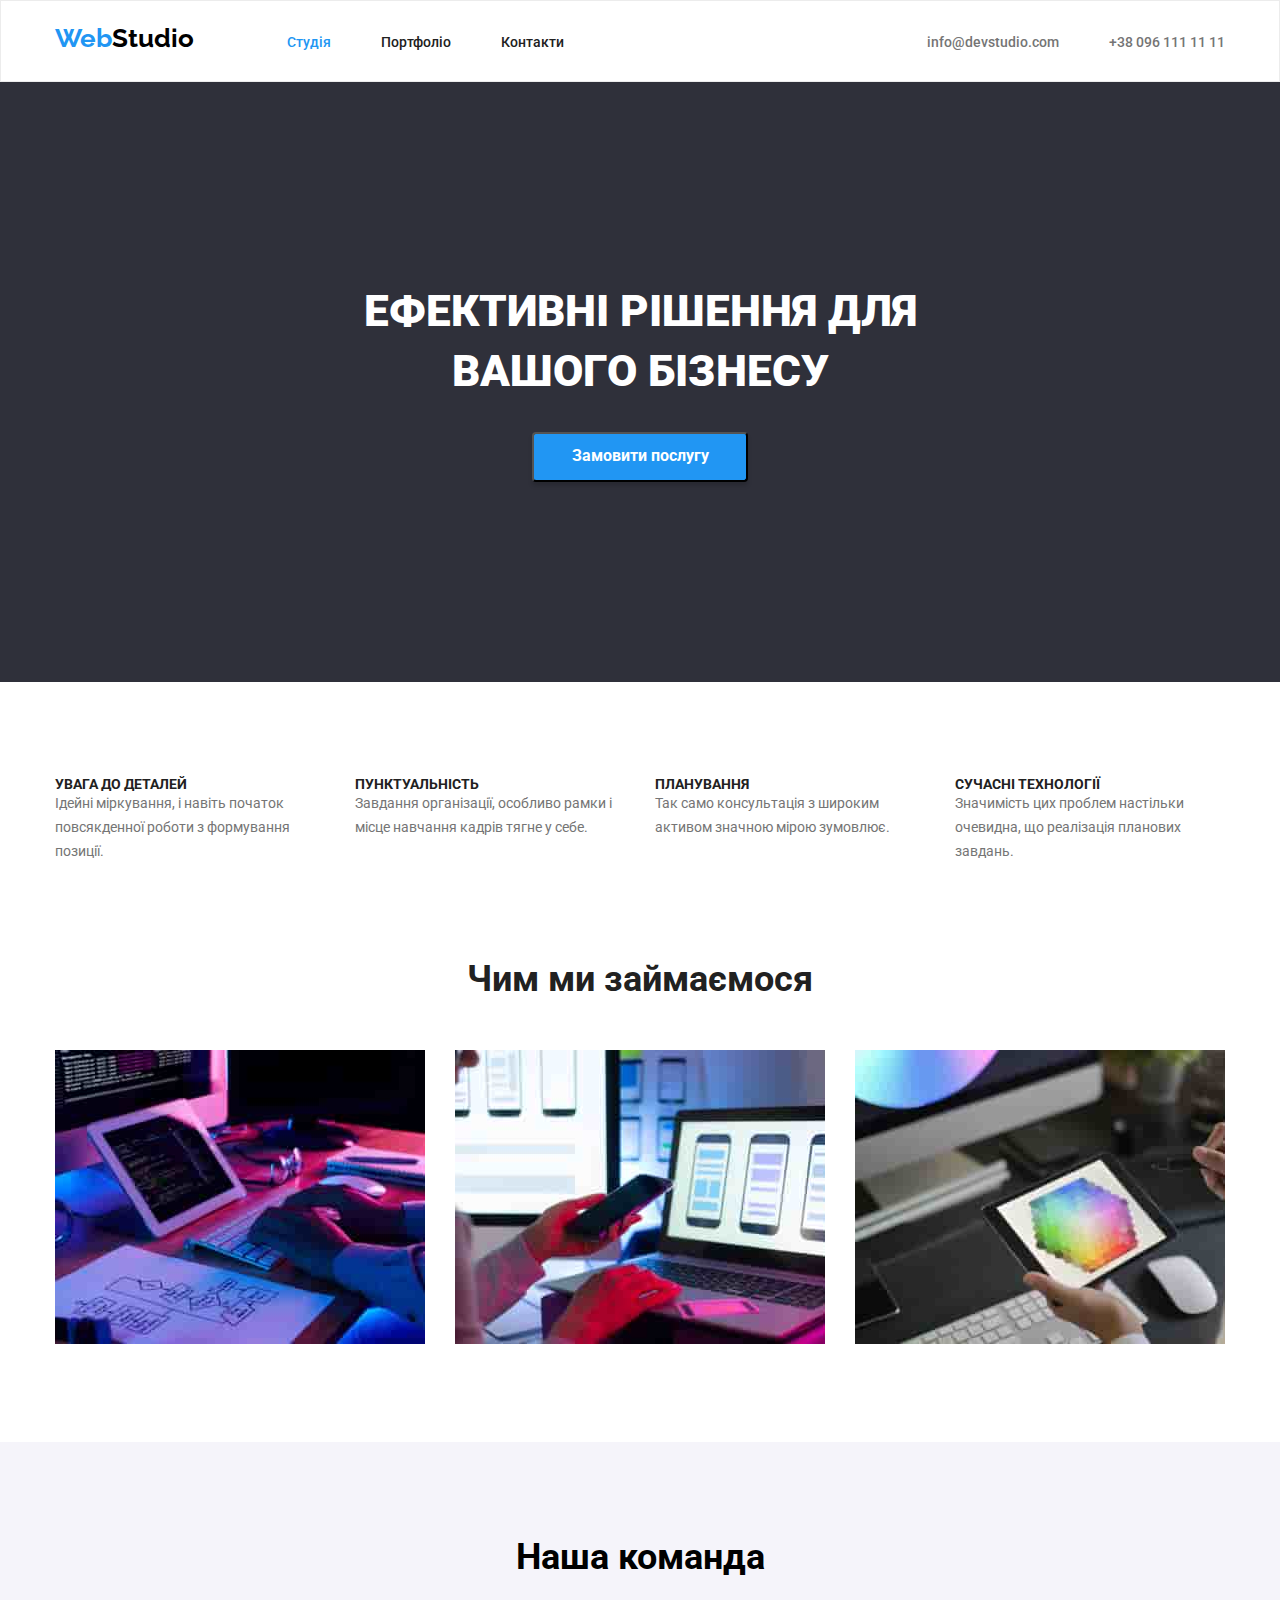
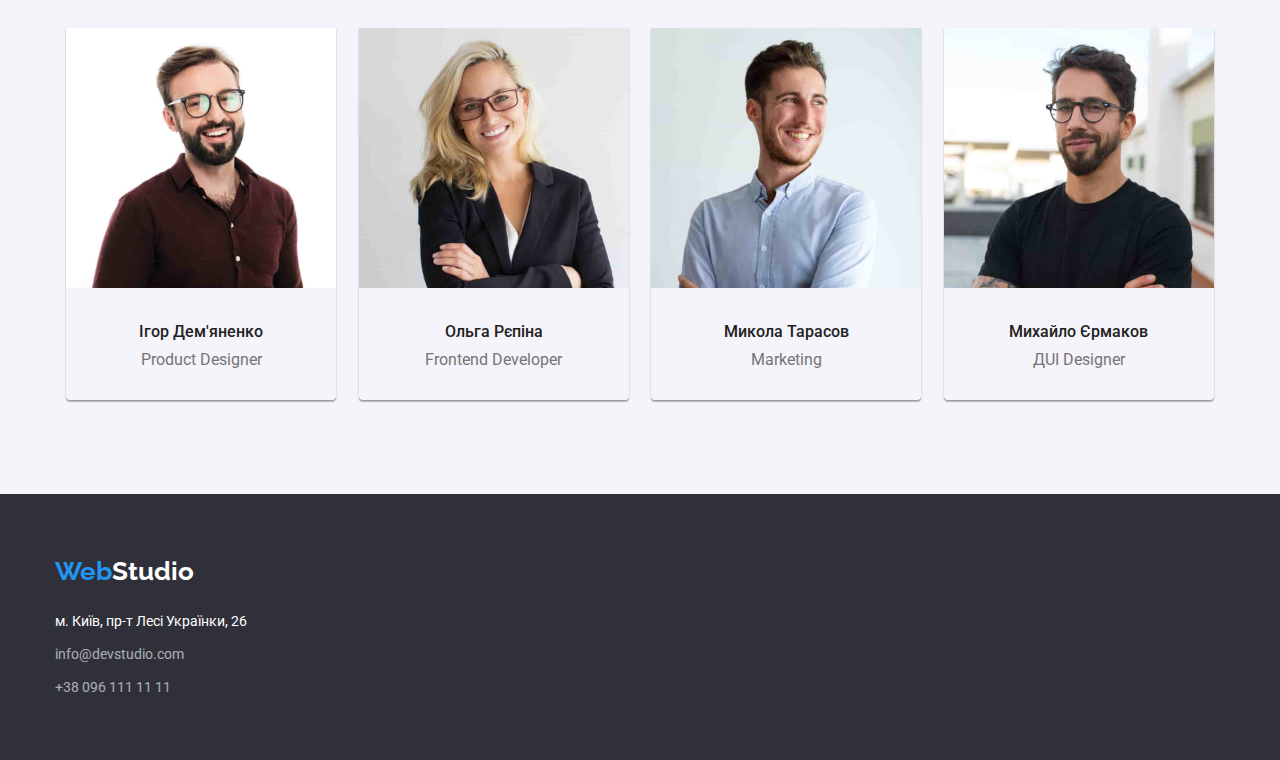
==== index.html @ 048b75f5 "goit-markup-hw-03" ====
<!DOCTYPE html>
<html lang="uk">
  <head>
    <meta charset="UTF-8" />
    <meta http-equiv="X-UA-Compatible" content="IE=edge" />
    <meta name="viewport" content="width=device-width, initial-scale=1.0" />
    <title>lesson</title>
    <link rel="preconnect" href="https://fonts.googleapis.com" />
    <link rel="preconnect" href="https://fonts.gstatic.com" crossorigin />
    <link
      href="https://fonts.googleapis.com/css2?family=Raleway:wght@700&family=Roboto:wght@400;500;700;900&display=swap"
      rel="stylesheet"
    />
    <link
      rel="stylesheet"
      href="https://cdnjs.cloudflare.com/ajax/libs/modern-normalize/1.1.0/modern-normalize.css"
      integrity="sha512-Y0MM+V6ymRKN2zStTqzQ227DWhhp4Mzdo6gnlRnuaNCbc+YN/ZH0sBCLTM4M0oSy9c9VKiCvd4Jk44aCLrNS5Q=="
      crossorigin="anonymous"
      referrerpolicy="no-referrer"
    />

    <link rel="stylesheet" href="./css/styles.css" />
  </head>
  <body>
    <header>
      <div class="container">
        <div class="wrapper-q">
          <a lang="en" href="./index.html" class="logo active logo-activ"
            ><span class="logo-web">Web</span>Studio</a
          >
          <nav>
            <ul class="navigation-r">
              <li>
                <a href="./index.html" class="navigation-a active"> Студія </a>
              </li>
              <li>
                <a href="./portfolio.html" class="navigation-b active promo">
                  Портфоліо
                </a>
              </li>
              <li>
                <a href="#" class="navigation-c active promo"> Контакти </a>
              </li>
            </ul>
          </nav>

          <ul class="box-navigation">
            <li>
              <a
                href="mailto:info@devstudio.com"
                class="navigation-aa active navigation-li"
                >info@devstudio.com</a
              >
            </li>
            <li>
              <a
                href="tel:info@devstudio.com"
                class="navigation-bb active navigation-li"
                >+38 096 111 11 11</a
              >
            </li>
          </ul>
        </div>
      </div>
    </header>
    <main>
      <section class="hero">
        <h1 class="hero-big">Ефективні рішення для вашого бізнесу</h1>
        <button type="button" class="bot-button">Замовити послугу</button>
      </section>
        <section class="section-texno">
          <div class="container">
          <h2 class="subject">СЕКЦІЯ ТЕХНОЛОГІЇ</h2>
          <ul class="tehnology">
            <li class="li-tehnology">
              <h3 class="headline">УВАГА ДО ДЕТАЛЕЙ</h3>
              <p class="text cool">
                Ідейні міркування, і навіть початок повсякденної роботи з
                формування позиції.
              </p>
            </li>
            <li class="li-tehnology">
              <h3 class="headline">ПУНКТУАЛЬНІСТЬ</h3>
              <p class="text cool">
                Завдання організації, особливо рамки і місце навчання кадрів
                тягне у себе.
              </p>
            </li>
            <li class="li-tehnology">
              <h3 class="headline">ПЛАНУВАННЯ</h3>
              <p class="text cool">
                Так само консультація з широким активом значною мірою зумовлює.
              </p>
            </li>
            <li class="li-tehnology li-tehnology-right">
              <h3 class="headline">СУЧАСНІ ТЕХНОЛОГІЇ</h3>
              <p class="text cool">
                Значимість цих проблем настільки очевидна, що реалізація
                планових завдань.
              </p>
            </li>
          </ul>
        </div>
        </section>
        <section class="section-work">
          <div class="container">
          <h2 class="title">Чим ми займаємося</h2>
          <ul class="foto">
            <li>
              <img
                src="./images/img2.jpg"
                alt=" Технологія "
                width="370"
                height="294"
              />
            </li>
            <li>
              <img
                src="./images/img1.jpg"
                alt=" Технологія "
                width="370"
                height="294"
              />
            </li>
            <li>
              <img
                src="./images/img3.jpg"
                alt=" Технологія "
                width="370"
                height="294"
              />
            </li>
          </ul>
        </div>
        </section>

        <section class="section-comand">
          <div class="container">
          <h2 class="bend">Наша команда</h2>
          <ul class="frend">
            <li class="frend-block">
              <img
                src="./images/igor.jpg"
                alt=" Студія "
                width="270"
                height="260"
                class="img-block"/>
              <h3 class="subtitle">Ігор Дем'яненко</h3>
              <p lang="en" class="profession">Product Designer</p>
            </li>

            <li class="frend-block">
              <img
                src="./images/olga.jpg"
                alt=" Розробник інтерфейсу "
                width="270"
                height="260"
               class="img-block"/>
              <h3 class="subtitle">Ольга Рєпіна</h3>
              <p lang="en" class="profession">Frontend Developer</p>
            </li>

            <li class="frend-block">
              <img
                src="./images/mykola.jpg"
                alt=" Маркетінг "
                width="270"
                height="260"
                class="img-block"/>
              <h3 class="subtitle">Микола Тарасов</h3>
              <p lang="en" class="profession">Marketing</p>
            </li>

            <li class="frend-block">
              <img
                src="./images/myhail.jpg"
                alt=" Дизайнер "
                width="270"
                height="260"
                class="img-block"/>
              <h3 class="subtitle">Михайло Єрмаков</h3>
              <p lang="en" class="profession">ДUI Designer</p>
            </li>
          </ul>
        </div>
        </section>
     
    </main>
    <footer class="adress">
      <div class="container">
      <a lang="en" href="./index.html" class="logo logo-a active"
        ><span class="logo-web logo-b">Web</span>Studio</a
      >
      <address>
        <ul class="address-ul">
          <li>
            <a
              href="https://www.google.com/maps/place/%D0%B1%D1%83%D0%BB.+%D0%9B%D0%B5%D1%81%D0%B8+%D0%A3%D0%BA%D1%80%D0%B0%D0%B8%D0%BD%D0%BA%D0%B8,+26,+%D0%9A%D0%B8%D0%B5%D0%B2,+02000/@50.4265807,30.5383858,17z/data=!4m13!1m7!3m6!1s0x40d4cf0e033ecbe9:0x57a4dffefec77da0!2z0LHRg9C7LiDQm9C10YHQuCDQo9C60YDQsNC40L3QutC4LCAyNiwg0JrQuNC10LIsIDAyMDAw!3b1!8m2!3d50.4265807!4d30.5383858!3m4!1s0x40d4cf0e033ecbe9:0x57a4dffefec77da0!8m2!3d50.4265807!4d30.5383858 "
              class="adress-a cool active"
              target="_blank"
              >м. Київ, пр-т Лесі Українки, 26</a
            >
          </li>
          <li class="adress-li-a">
            <a href="mailto:info@devstudio.com" class="adress-b cool active"
              >info@devstudio.com</a
            >
          </li>
          <li>
            <a href="tel:+380961111111" class="adress-c cool active"
              >+38 096 111 11 11</a
            >
          </li>
        </ul>
      </div>
      </address>
    </footer>
  </body>
</html>
---- css/styles.css ----
body { 
    font-family:'Roboto', 'Times New Roman',  sans-serif;
}
html {
    box-sizing: border-box;
}
   
*,
::before,
::after {
    box-sizing: inherit;
}
  
:root {
    --main-one-color: #2196F3;
    --main-to-color:  #757575;
    --main-sir-color:  #FFFFFF;
    --main-fa-color: #2F303A;
    --main-se-color:  #212121;
    --main-so-color:  #F5F4FA ;
    --main-sr-color:  #000000;

  }
  
a { 
    text-decoration: none; /* Отменяем подчеркивание у ссылки */
   }
a {   margin: 0px;}
li , ul {
    list-style-type: none; /* Убираем маркеры */
    padding: 0px;
    margin: 0px;
}
h1 { 
    text-transform: uppercase; /* Заглавные буквы */
   }
h1, h2, h3, p , header , main{
    margin-top: 0px;
    margin-bottom: 0px;
}
ul { padding-inline-start: 0px; }

.navigation-r,.box-navigation{
    font-weight: 500;
    font-size: 14px;
    line-height: 1.7;
}


.promo  {
    color:  var(--main-se-color);
}

.navigation-li {
    color:  var(--main-to-color);}

.active:hover,.active:focus  {
    color:  var(--main-one-color);
}

.navigation-a, .navigation-bi {
    color:var(--main-one-color);
}
 
.hero-big {
    width: 700px;
    font-weight: 900;
    font-size: 44px;
    line-height: 1.36;
    color:  var(--main-sir-color);
    text-align: center;
    margin-left: auto;
    margin-right: auto;
    margin-bottom: 30px;  
}
.hero { 
 
    background-color :var(--main-fa-color);
    text-align: center;
    padding-bottom: 200px;
   padding-top: 200px;
    margin-left: auto;
    margin-right: auto;
   justify-content: center;

 
  
}
.bot-button {
    width: 216px;
    height: 50px;
    background-color: var(--main-one-color);
    font-family: Roboto;
    font-weight: 700;
    font-size: 16px;
    line-height: 1.88;
    color: var(--main-sir-color);
    border-radius: 4px;
    box-shadow: 0px 4px 4px rgba(0, 0, 0, 0.15);

  
 
}

.logo { 
    font-family:Raleway;
    font-weight: 700;
    font-size: 26px;
    line-height: 1.38;
    color: var(--main-sr-color);
 
}   
.logo-web, .logo-b{
    color:
    var(--main-one-color);
} 
.logo-a , .logo-wite { 
    color: var(--main-sir-color);
}
.section-comand {
    background-color: var(--main-so-color);
}

.bend { 
    font-weight: 700px;
    font-size: 36px;
    line-height: 1.17;
    text-align: center; 
    padding-bottom: 50px;
   
}
.li-tehnology{
   /* margin-right: 30px;*/
    width: 270px;
  /* flex-basis: calc((100% - 30px*3)/4);*/
}

.li-tehnology.li-tehnology-right {  
    margin-right: 0px;
}
.tehnology  {
    display: flex; 
   /*justify-content: start ; */
   flex-wrap: wrap;
    text-align:left; 
    column-gap: 30px;

}

.foto {
    display: flex; 
   justify-content: space-between ; 
   margin-top: 50px;
   
   
}
.subtitle, .btn {
    font-weight: 500;
    font-size: 16px;
    line-height: 1.17;
    color:  var(--main-se-color);
}
.profession {
    font-size: 16px;
    line-height: 1.17;
    color:  var(--main-to-color);
}
.title {
    font-weight: 700;
    font-size: 36px;
    line-height: 1.17;
    color: var(--main-se-color);
    text-align: center; 
}
.headline {
    font-weight: 700;
    font-size: 14px;
    line-height: 1.17;
    color: var(--main-se-color);
}
.text {
    font-size: 14px;
    line-height: 1.71;
    color: var(--main-to-color);
}
.adress-b, .adress-c, .adress-bi, .adress-ci, .adress-a  {
    font-size: 14px;
    line-height: 1.71;
    color:  var(--main-sir-color);
    font-style: normal;
    opacity: 0.6;
}
.adress-a  {
    opacity: 1;
}

.bot-button:hover ,.bot-button:focus {
    color:  var(--main-fa-color);
    border-color: var(--main-sir-color);
}


.subject {
    position: absolute;
    white-space: nowrap;
    width: 1px;
    height: 1px;
    overflow: hidden;
    border: 0;
    padding: 0;
    clip: rect(0 0 0 0);
    clip-path: inset(50%);
    margin: -1px;
  /*  visibility: hidden; */
}
.adress {
    box-sizing: border-box;
    background: var(--main-fa-color);
    padding-top: 60px ;
   padding-bottom: 60px ;
}
.frend { 
    display: flex;
    justify-content:space-around;
    margin: 0px;
 
}

.items  {
    display: flex;
    align-items: center;
    justify-content: center;
    margin-left: auto; 
    margin-right: auto;
    margin-top: 100px;
  
}

.btn { 
    width:100px;
    height: 38px;
    top:180px;
    left:979px;
    background: var(--main-so-color);
    margin: 8px;
    border: none; 
    border-radius: 4px;
}

.widget {
        font-size: 16px;
        line-height: 1.88;
        color: var(--main-to-color);
    
        
}
.aside {
        font-weight: 700;
        font-size: 18px;
        line-height: 2;
        color: var(--main-se-color);
        margin-bottom: 4px;

}

.subtitle, .profession { text-align: center;
}

.btn:hover{
    background-color: var(--main-one-color); 
    color: var(--main-sir-color);
    transition-duration: 0.5s;
}
.btn:focus{
    background-color: var(--main-one-color); 
    color: var(--main-sir-color);
}
.cool {
    font-weight: 400;
}

.logo{ 
    display: inline-block;

}
.active {
    display: inline-block;
}

.list { 
    display: flex;
    flex-wrap: wrap; 
    align-items: center;
    justify-content: space-between;
    margin-left: auto;
    margin-right: auto;
    row-gap: 30px ;

 
   
    }

.items, .list {
    margin-bottom: 66px; 
}

.box-p {
    display: flex;
    align-items: center;
    justify-content: center;
    margin-left: auto; 
    margin-right: auto;
    margin-top: 0px;
}

.container {
    max-width: 1200px;
    padding-left: 15px; 
    padding-right: 15px; 
    margin-left: auto ;
    margin-right: auto ;
    align-items: center;
   
}

.navigation-r, .box-navigation {
    justify-content: space-between;
    display: flex;
    margin: 0px;
  
}
   
.wrapper-q { display: flex;
    flex-wrap: wrap; 
    align-items: baseline;
  justify-content: start;

}

.logo-a.active{
   
    margin-bottom: 20px;
}


.navigation-ai, .navigation-a { 
    display: inline-block;

  
}
.navigation-bi ,.navigation-b { 
    display: inline-block;

   
  
}
.navigation-ci, .navigation-c { 
    display: inline-block;


}
.navigation-di, .navigation-aa { 
    display: inline-block;
   

}
.navigation-ii, .navigation-bb { 
    display: inline-block;
  
}

.subtitle {
    margin-bottom: 10px;
}
.section-comand {
  padding-top: 94px;
  padding-bottom: 94px;
}

.navigation-b ,.navigation-bi {
    margin-left: 50px;
    margin-right: 50px;
}
.navigation-aa , .navigation-di {
    margin-right: 50px;
}
.box-navigation
{
    margin-left: auto;
}

a.logo.active.logo-activ{
   margin-right:93px ; 
   padding-top: 20px;
   padding-bottom: 24px;
}
.address-ul {
    margin: 0px;
}
.section-texno {
       padding-bottom: 47px;
       padding-top: 94px;  

}
.section-work {
    padding-bottom: 94px;
    padding-top: 47px;
   
}
.frend-block {
    box-shadow: 0px 1px 3px rgba(0, 0, 0, 0.12), 0px 1px 1px rgba(0, 0, 0, 0.14), 0px 2px 1px rgba(0, 0, 0, 0.2);
    border-radius: 0px 0px 4px 4px;
    padding-bottom: 30px;
  
}
.picture {
    border: 1px solid #EEEEEE;
   /* margin-bottom: 30px;*/
    padding-bottom: 20px;
}
header {
   border: 1px solid #ECECEC;
    
  
}
.adress-li-a  {
    margin-top: 9px;
    margin-bottom: 9px;
}
/*
.li-tehnology {
    flex-basis: calc(100%-30px*3)/4;
} */
.btn-a {
    width: 73px; ;
}
.btn-b {
    width: 125px; ;
}
.btn-c {
    width: 112px; ;
}
.btn-d {
    width: 103px; ;
}
.btn-i {
    width: 130px; ;
}
.picture-img {
    margin-bottom: 20px;
}
.img-block {
    border-radius: 0px;
    margin-bottom: 30px;
}
.card-text {border: 0px;
    padding-left: 24px;
}
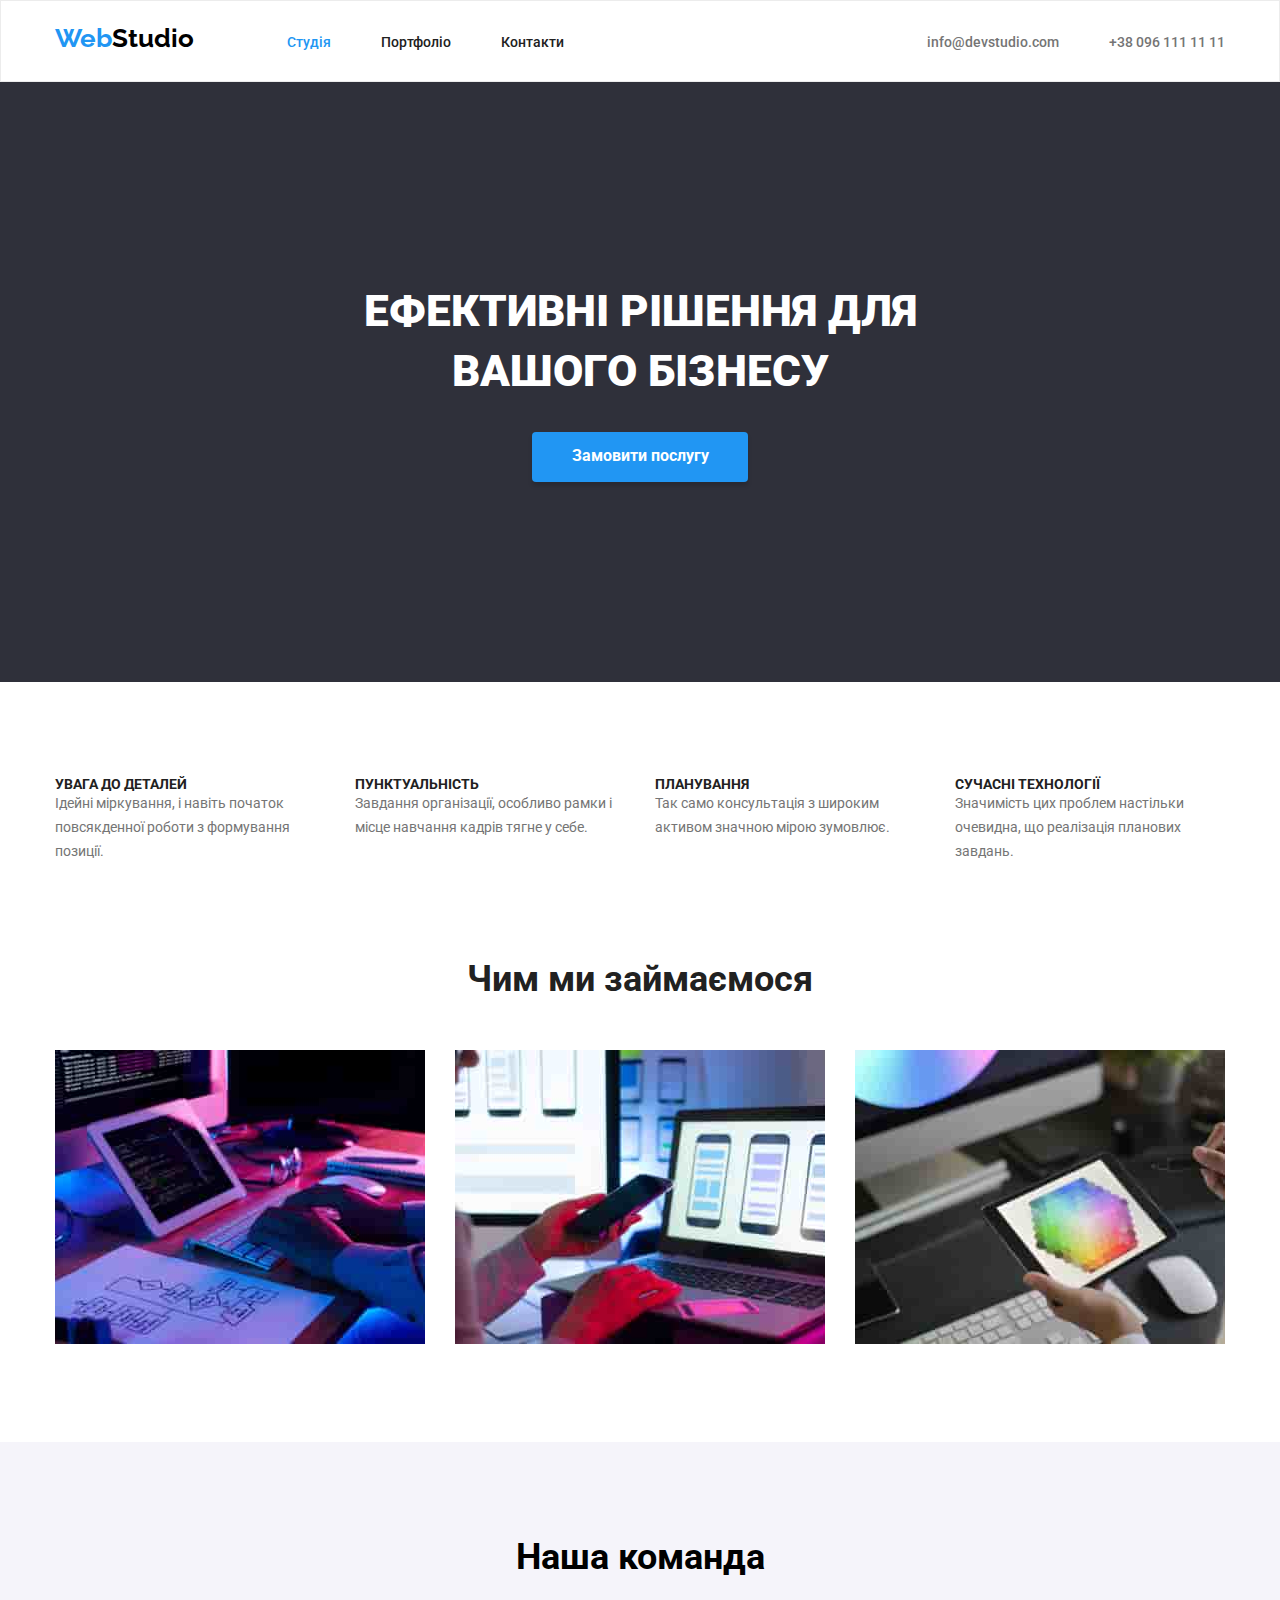
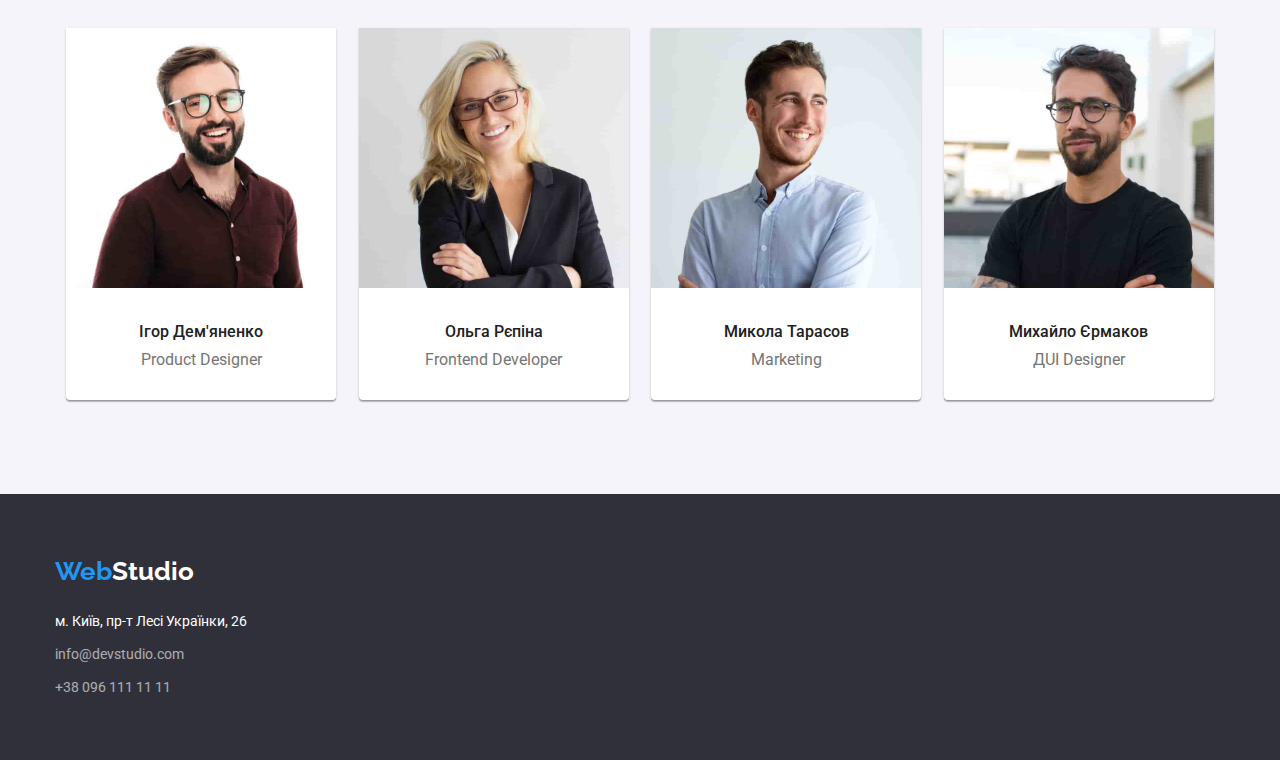
==== commit b1af7638: "goit-markup-hw-03" ====
--- a/index.html
+++ b/index.html
@@ -193,7 +193,7 @@
       >
       <address>
         <ul class="address-ul">
-          <li>
+          <li class="adress-li-a">
             <a
               href="https://www.google.com/maps/place/%D0%B1%D1%83%D0%BB.+%D0%9B%D0%B5%D1%81%D0%B8+%D0%A3%D0%BA%D1%80%D0%B0%D0%B8%D0%BD%D0%BA%D0%B8,+26,+%D0%9A%D0%B8%D0%B5%D0%B2,+02000/@50.4265807,30.5383858,17z/data=!4m13!1m7!3m6!1s0x40d4cf0e033ecbe9:0x57a4dffefec77da0!2z0LHRg9C7LiDQm9C10YHQuCDQo9C60YDQsNC40L3QutC4LCAyNiwg0JrQuNC10LIsIDAyMDAw!3b1!8m2!3d50.4265807!4d30.5383858!3m4!1s0x40d4cf0e033ecbe9:0x57a4dffefec77da0!8m2!3d50.4265807!4d30.5383858 "
               class="adress-a cool active"
@@ -206,7 +206,7 @@
               >info@devstudio.com</a
             >
           </li>
-          <li>
+          <li class="adress-li-a" >
             <a href="tel:+380961111111" class="adress-c cool active"
               >+38 096 111 11 11</a
             >
--- a/css/styles.css
+++ b/css/styles.css
@@ -19,6 +19,7 @@
     --main-se-color:  #212121;
     --main-so-color:  #F5F4FA ;
     --main-sr-color:  #000000;
+    --main-btn-color:  #188CE8
 
   }
   
@@ -87,6 +88,7 @@
   
 }
 .bot-button {
+   border: 0px;
     width: 216px;
     height: 50px;
     background-color: var(--main-one-color);
@@ -97,6 +99,7 @@
     color: var(--main-sir-color);
     border-radius: 4px;
     box-shadow: 0px 4px 4px rgba(0, 0, 0, 0.15);
+    cursor: pointer;
 
   
  
@@ -195,8 +198,7 @@
 }
 
 .bot-button:hover ,.bot-button:focus {
-    color:  var(--main-fa-color);
-    border-color: var(--main-sir-color);
+    background-color:  var(--main-btn-color);
 }
 
 
@@ -223,6 +225,7 @@
     display: flex;
     justify-content:space-around;
     margin: 0px;
+   
  
 }
 
@@ -245,6 +248,7 @@
     margin: 8px;
     border: none; 
     border-radius: 4px;
+    cursor:  pointer;
 }
 
 .widget {
@@ -411,6 +415,7 @@
     box-shadow: 0px 1px 3px rgba(0, 0, 0, 0.12), 0px 1px 1px rgba(0, 0, 0, 0.14), 0px 2px 1px rgba(0, 0, 0, 0.2);
     border-radius: 0px 0px 4px 4px;
     padding-bottom: 30px;
+    background-color: var(--main-sir-color);
   
 }
 .picture {
@@ -424,8 +429,10 @@
   
 }
 .adress-li-a  {
-    margin-top: 9px;
     margin-bottom: 9px;
+}
+.adress-li-a:last-child  {
+    margin-bottom: 0;
 }
 /*
 .li-tehnology {
@@ -455,4 +462,4 @@
 }
 .card-text {border: 0px;
     padding-left: 24px;
-}+}
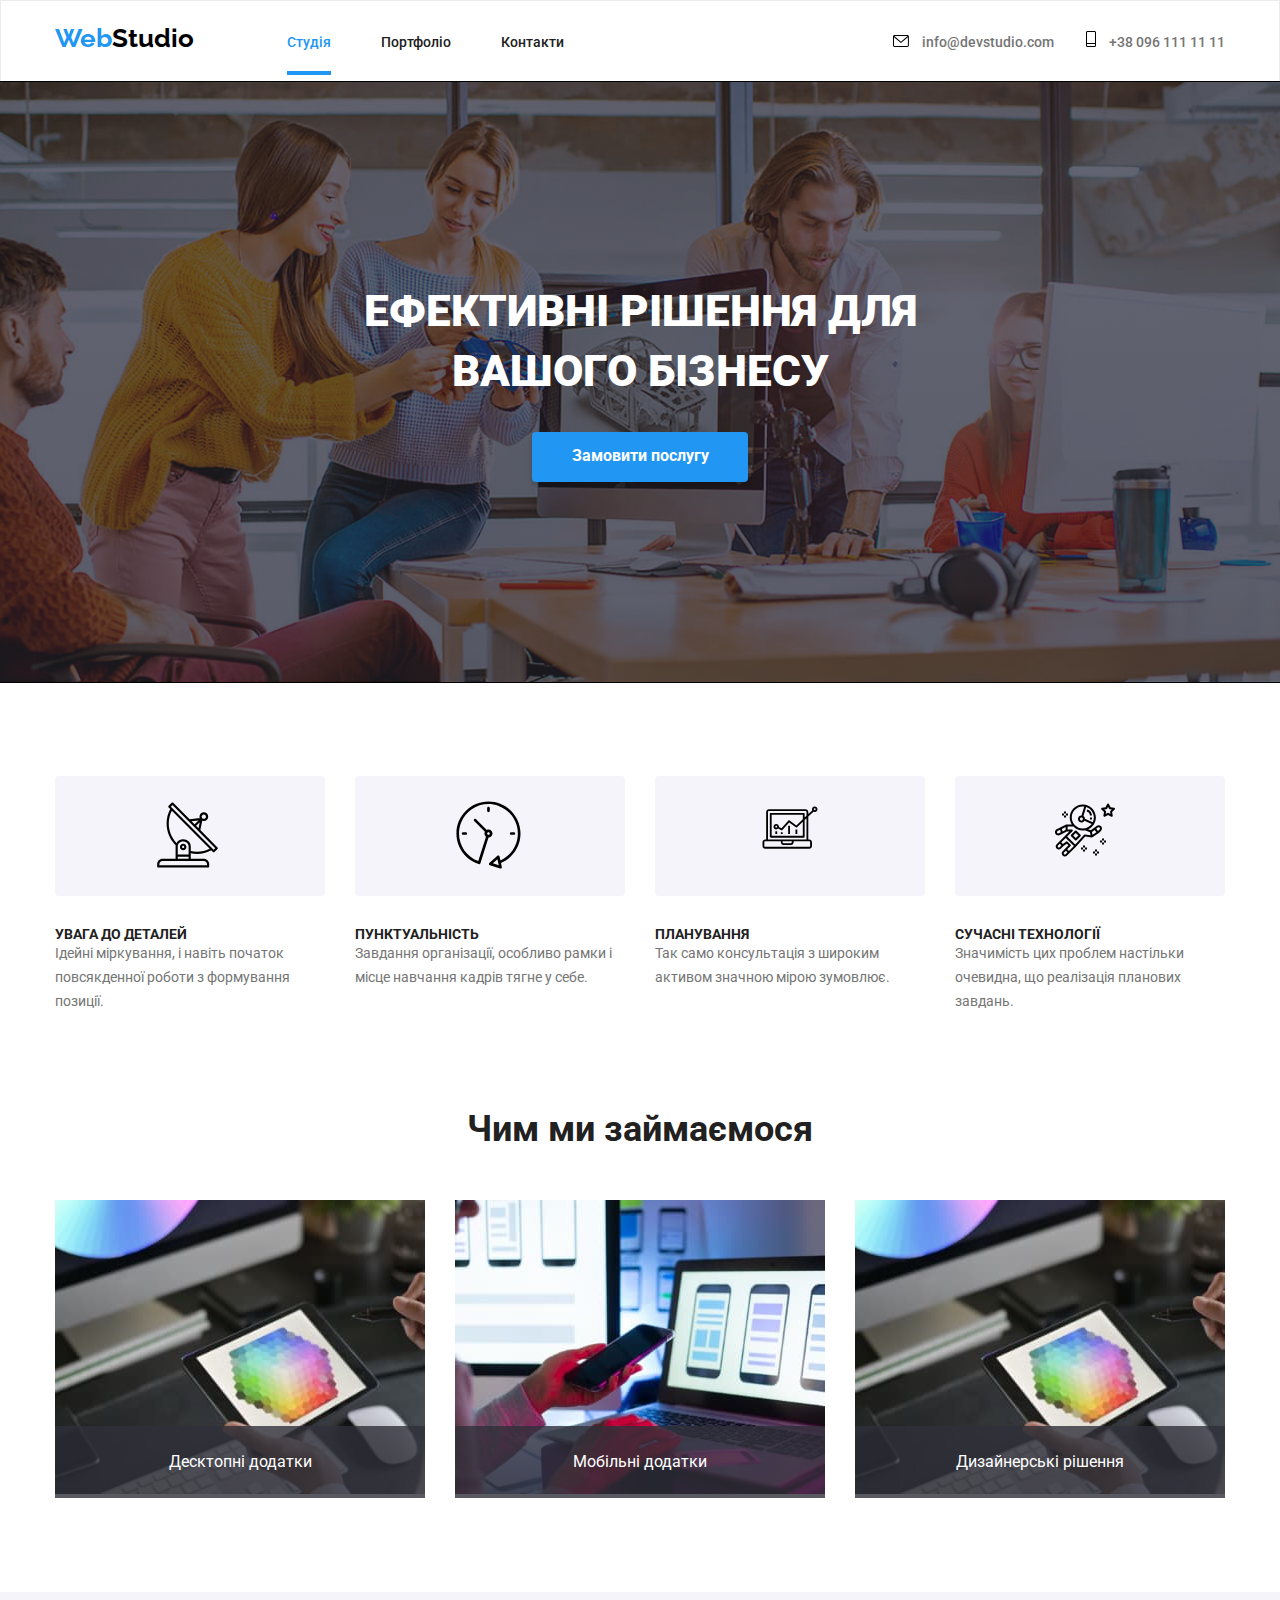
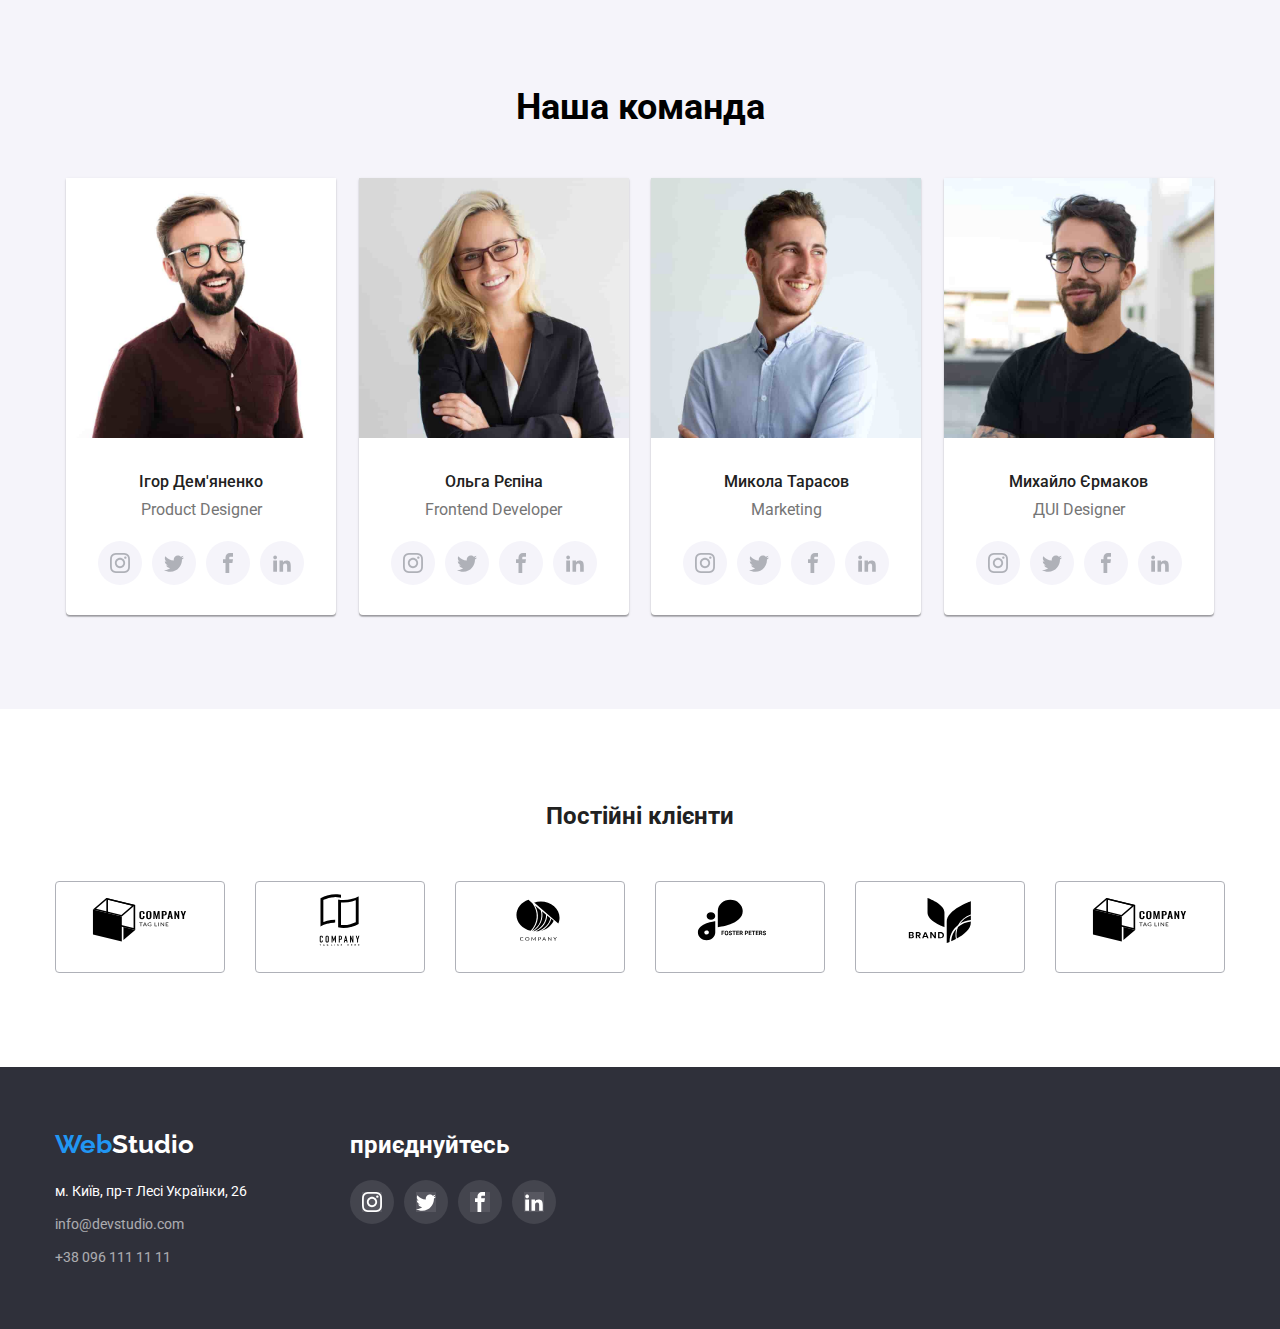
==== commit e995888f: "goit-markup-hw-03" ====
--- a/index.html
+++ b/index.html
@@ -25,39 +25,56 @@
     <header>
       <div class="container">
         <div class="wrapper-q">
-          <a lang="en" href="./index.html" class="logo active logo-activ"
+          <a lang="en" href="./index.html" class="logo active logo-activ "
             ><span class="logo-web">Web</span>Studio</a
           >
           <nav>
             <ul class="navigation-r">
               <li>
-                <a href="./index.html" class="navigation-a active"> Студія </a>
+                <a href="./index.html" class="navigation-a active "> Студія </a>
               </li>
               <li>
-                <a href="./portfolio.html" class="navigation-b active promo">
+                <a href="./portfolio.html" class="navigation-b active promo animashn">
                   Портфоліо
                 </a>
               </li>
               <li>
-                <a href="#" class="navigation-c active promo"> Контакти </a>
+                <a href="#" class="navigation-c active promo animashn"> Контакти </a>
               </li>
             </ul>
           </nav>
 
           <ul class="box-navigation">
-            <li>
+            <li class="icon-tel-heder">
+              <div class="div_anime animashn">
+              <svg class="mail-heder">
+                <use  href="./images/icons.svg#icon-mail "
+                  width="16"
+                  height="12" 
+                ></use>
+              </svg> 
+           
               <a
                 href="mailto:info@devstudio.com"
-                class="navigation-aa active navigation-li"
+                class="navigation-aa active navigation-li animashn"
                 >info@devstudio.com</a
               >
-            </li>
-            <li>
+            </div>
+            </li>         
+            <li class="icon-tel-heder">
+              <div class="div_anime animashn">
+              <svg class="tel-heder">
+                <use  href="./images/icons.svg#icon-tel "
+                  width="10"
+                  height="16" 
+                ></use>
+              </svg>
               <a
                 href="tel:info@devstudio.com"
-                class="navigation-bb active navigation-li"
+                class="navigation-bb active navigation-li animashn"
                 >+38 096 111 11 11</a
               >
+            </div>
             </li>
           </ul>
         </div>
@@ -66,13 +83,23 @@
     <main>
       <section class="hero">
         <h1 class="hero-big">Ефективні рішення для вашого бізнесу</h1>
-        <button type="button" class="bot-button">Замовити послугу</button>
+        <button type="button" class="bot-button" data-modal-open>Замовити послугу</button>
       </section>
-        <section class="section-texno">
-          <div class="container">
+
+      <section class="section-texno">
+        <div class="container">
           <h2 class="subject">СЕКЦІЯ ТЕХНОЛОГІЇ</h2>
           <ul class="tehnology">
             <li class="li-tehnology">
+              <div class="section__pictuary">
+                <svg class="icon__antenna icon__focus">
+                  <use
+                    href="./images/icons.svg#icon-antenna"
+                    width="65"
+                    height="70"
+                  ></use>
+                </svg>
+              </div>
               <h3 class="headline">УВАГА ДО ДЕТАЛЕЙ</h3>
               <p class="text cool">
                 Ідейні міркування, і навіть початок повсякденної роботи з
@@ -80,19 +107,46 @@
               </p>
             </li>
             <li class="li-tehnology">
+              <div class="section__pictuary">
+                <svg class="icon__antenna icon__focus">
+                  <use
+                    href="./images/icons.svg#icon-clock"
+                    width="67"
+                    height="70" 
+                  ></use>
+                </svg>
+              </div>
               <h3 class="headline">ПУНКТУАЛЬНІСТЬ</h3>
               <p class="text cool">
                 Завдання організації, особливо рамки і місце навчання кадрів
                 тягне у себе.
               </p>
             </li>
-            <li class="li-tehnology">
+            <li class="li-tehnology  ">
+              <div class="section__pictuary ">
+                <svg class="icon__antenna icon__focus">
+                  <use 
+                    href="./images/icons.svg#icon-comp"
+                    width="70"
+                    height="55" 
+                  ></use>
+                </svg>
+              </div>
               <h3 class="headline">ПЛАНУВАННЯ</h3>
               <p class="text cool">
                 Так само консультація з широким активом значною мірою зумовлює.
               </p>
             </li>
             <li class="li-tehnology li-tehnology-right">
+              <div class="section__pictuary ">
+                <svg class="icon__antenna icon__focus">
+                  <use
+                    href="./images/icons.svg#icon-astronaut "
+                    width="60"
+                    height="60" 
+                  ></use>
+                </svg>
+              </div>
               <h3 class="headline">СУЧАСНІ ТЕХНОЛОГІЇ</h3>
               <p class="text cool">
                 Значимість цих проблем настільки очевидна, що реалізація
@@ -101,41 +155,56 @@
             </li>
           </ul>
         </div>
-        </section>
-        <section class="section-work">
-          <div class="container">
+      </section>
+      <section class="section-work">
+        <div class="container">
           <h2 class="title">Чим ми займаємося</h2>
           <ul class="foto">
-            <li>
+            <li class="foto__box">
+              
               <img
                 src="./images/img2.jpg"
                 alt=" Технологія "
                 width="370"
                 height="294"
               />
-            </li>
-            <li>
+              <div class="wrop__text">
+                <p class="title__text">Десктопні додатки</p>
+              </div>
+            
+            </li>
+            <li class="foto__box">
+             
               <img
                 src="./images/img1.jpg"
                 alt=" Технологія "
                 width="370"
                 height="294"
               />
-            </li>
-            <li>
+              <div class="wrop__text">
+                <p class="title__text">Мобільні додатки</p>
+              </div>
+                   
+            </li>
+              <li class="foto__box">
+            
               <img
                 src="./images/img3.jpg"
                 alt=" Технологія "
                 width="370"
                 height="294"
               />
+              <div class="wrop__text">
+                <p class="title__text">Дизайнерські рішення</p>
+              </div>
+          
             </li>
           </ul>
         </div>
-        </section>
-
-        <section class="section-comand">
-          <div class="container">
+      </section>
+
+      <section class="section-comand">
+        <div class="container">
           <h2 class="bend">Наша команда</h2>
           <ul class="frend">
             <li class="frend-block">
@@ -144,9 +213,36 @@
                 alt=" Студія "
                 width="270"
                 height="260"
-                class="img-block"/>
+                class="img-block"
+              />
               <h3 class="subtitle">Ігор Дем'яненко</h3>
               <p lang="en" class="profession">Product Designer</p>
+              <ul class="sotsial__link">
+                <li class="li_sots">
+                  <a class="link__sots " href="#" aria-label="instagram">
+                    <svg class="ikon_so" width="20" height="20">
+                      <use href="./images/icons.svg#icon-instagram"></use></svg
+                  ></a>
+                </li>
+                <li class="li_sots">
+                  <a class="link__sots" href="#" aria-label="twitter">
+                    <svg class="ikon_so" width="20" height="20">
+                      <use href="./images/icons.svg#icon-twitter"></use></svg
+                  ></a>
+                </li>
+                <li class="li_sots">
+                  <a class="link__sots" href="#" aria-label="facebook">
+                    <svg class="ikon_so" width="20" height="20">
+                      <use href="./images/icons.svg#icon-facebook"></use></svg
+                  ></a>
+                </li>
+                <li class="li_sots">
+                  <a class="link__sots" href="#" aria-label="linkedin">
+                    <svg class="ikon_so" width="20" height="20">
+                      <use href="./images/icons.svg#icon-linkedin2"></use></svg
+                  ></a>
+                </li>
+              </ul>
             </li>
 
             <li class="frend-block">
@@ -155,9 +251,36 @@
                 alt=" Розробник інтерфейсу "
                 width="270"
                 height="260"
-               class="img-block"/>
+                class="img-block"
+              />
               <h3 class="subtitle">Ольга Рєпіна</h3>
               <p lang="en" class="profession">Frontend Developer</p>
+              <ul class="sotsial__link">
+                <li class="li_sots">
+                  <a class="link__sots" href="#" aria-label="instagram">
+                    <svg class="ikon_so" width="20" height="20">
+                      <use href="./images/icons.svg#icon-instagram"></use></svg
+                  ></a>
+                </li>
+                <li class="li_sots">
+                  <a class="link__sots" href="#" aria-label="twitter">
+                    <svg class="ikon_so" width="20" height="20">
+                      <use href="./images/icons.svg#icon-twitter"></use></svg
+                  ></a>
+                </li>
+                <li class="li_sots">
+                  <a class="link__sots" href="#" aria-label="facebook">
+                    <svg class="ikon_so" width="20" height="20">
+                      <use href="./images/icons.svg#icon-facebook"></use></svg
+                  ></a>
+                </li>
+                <li class="li_sots">
+                  <a class="link__sots" href="#" aria-label="linkedin">
+                    <svg class="ikon_so" width="20" height="20">
+                      <use href="./images/icons.svg#icon-linkedin2"></use></svg
+                  ></a>
+                </li>
+              </ul>
             </li>
 
             <li class="frend-block">
@@ -166,9 +289,36 @@
                 alt=" Маркетінг "
                 width="270"
                 height="260"
-                class="img-block"/>
+                class="img-block"
+              />
               <h3 class="subtitle">Микола Тарасов</h3>
               <p lang="en" class="profession">Marketing</p>
+              <ul class="sotsial__link">
+                <li class="li_sots">
+                  <a class="link__sots" href="#" aria-label="instagram">
+                    <svg class="ikon_so" width="20" height="20">
+                      <use href="./images/icons.svg#icon-instagram"></use></svg
+                  ></a>
+                </li>
+                <li class="li_sots">
+                  <a class="link__sots" href="#" aria-label="twitter">
+                    <svg class="ikon_so" width="20" height="20">
+                      <use href="./images/icons.svg#icon-twitter"></use></svg
+                  ></a>
+                </li>
+                <li class="li_sots">
+                  <a class="link__sots" href="#"aria-label="facebook">
+                    <svg class="ikon_so" width="20" height="20">
+                      <use href="./images/icons.svg#icon-facebook"></use></svg
+                  ></a>
+                </li>
+                <li class="li_sots">
+                  <a class="link__sots" href="#"aria-label="linkedin">
+                    <svg class="ikon_so" width="20" height="20">
+                      <use href="./images/icons.svg#icon-linkedin2"></use></svg
+                  ></a>
+                </li>
+              </ul>
             </li>
 
             <li class="frend-block">
@@ -177,43 +327,284 @@
                 alt=" Дизайнер "
                 width="270"
                 height="260"
-                class="img-block"/>
+                class="img-block"
+              />
               <h3 class="subtitle">Михайло Єрмаков</h3>
               <p lang="en" class="profession">ДUI Designer</p>
+              <ul class="sotsial__link">
+                <li class="li_sots">
+                  <a class="link__sots" href="#" aria-label="instagram">
+                    <svg class="ikon_so" width="20" height="20">
+                      <use href="./images/icons.svg#icon-instagram"></use></svg
+                  ></a>
+                </li>
+                <li class="li_sots">
+                  <a class="link__sots" href="#" aria-label="twitter">
+                    <svg class="ikon_so" width="20" height="20">
+                      <use href="./images/icons.svg#icon-twitter"></use></svg
+                  ></a>
+                </li>
+                <li class="li_sots">
+                  <a class="link__sots" href="#" aria-label="facebook">
+                    <svg class="ikon_so" width="20" height="20">
+                      <use href="./images/icons.svg#icon-facebook"></use></svg
+                  ></a>
+                </li>
+                <li class="li_sots">
+                  <a class="link__sots" href="#" aria-label="linkedin">
+                    <svg class="ikon_so" width="20" height="20">
+                      <use href="./images/icons.svg#icon-linkedin2"></use></svg
+                  ></a>
+                </li>
+              </ul>
             </li>
           </ul>
         </div>
-        </section>
-     
+      </section>
+      <section>
+        <div class="container">
+          <h2 class="text_section">Постійні клієнти</h2>
+          <ul class="link__foot">
+            <li class="link__li__foot">          
+              <div class="li__client">
+              <a href="#" class="li__client__a">              
+                <svg class="logo4">
+                  <use class="div__svg"
+                    href="./images/icons.svg#icon-logo1" 
+                    width="106"
+                    height="60"
+                  ></use></svg
+              >          
+            </a>
+          </div>
+            </li>
+          
+            <li class="link__li__foot">
+              <div class="li__client">
+              <a href="#" class="li__client__a">             
+                <svg class="logo4">
+                  <use class="div__svg"
+                    href="./images/icons.svg#icon-logo2"
+                    width="106"
+                    height="60"
+                  ></use></svg
+              >           
+          </a> 
+        </div>        
+            </li>        
+            <li class="link__li__foot">
+              <div class="li__client">
+              <a href="#" class="li__client__a"
+                >
+               
+                  <svg class="logo4">
+                  <use class="div__svg"
+                    href="./images/icons.svg#icon-logo3"
+                    width="106"
+                    height="60"
+                  ></use></svg
+              >           
+          </a>
+        </div>
+        </li>
+          
+            <li class="link__li__foot">  
+              <div class="li__client">
+              <a href="#" class="li__client__a"  >      
+            <svg class="logo4">
+                  <use class="div__svg"
+                    href="./images/icons.svg#icon-logo4"
+                    width="106"
+                    height="60"
+                  >
+                </use>
+                  </svg
+              >
+            </a>
+          </div>
+            </li>
+            <li class="link__li__foot">
+              <div class="li__client">
+              <a href="#" class="li__client__a"
+                >
+                
+                  <svg class="logo4">
+                  <use class="div__svg"
+                    href="./images/icons.svg#icon-logo5"
+                    width="106"
+                    height="60"
+                  ></use></svg
+              >
+            </a>
+          </div>
+            </li>
+          
+            <li class="link__li__foot link__logo6">
+              <div class="li__client">
+              <a href="#" class="li__client__a"
+                > 
+                  <svg class="logo4">
+                  <use class="div__svg"
+                    href="./images/icons.svg#icon-logo6"
+                    width="106"
+                    height="60"
+                  ></use></svg
+              >
+            </a>
+          </div>
+            </li>
+          
+          </ul>
+        </div>
+      </section>
     </main>
     <footer class="adress">
       <div class="container">
-      <a lang="en" href="./index.html" class="logo logo-a active"
-        ><span class="logo-web logo-b">Web</span>Studio</a
-      >
-      <address>
-        <ul class="address-ul">
-          <li class="adress-li-a">
-            <a
-              href="https://www.google.com/maps/place/%D0%B1%D1%83%D0%BB.+%D0%9B%D0%B5%D1%81%D0%B8+%D0%A3%D0%BA%D1%80%D0%B0%D0%B8%D0%BD%D0%BA%D0%B8,+26,+%D0%9A%D0%B8%D0%B5%D0%B2,+02000/@50.4265807,30.5383858,17z/data=!4m13!1m7!3m6!1s0x40d4cf0e033ecbe9:0x57a4dffefec77da0!2z0LHRg9C7LiDQm9C10YHQuCDQo9C60YDQsNC40L3QutC4LCAyNiwg0JrQuNC10LIsIDAyMDAw!3b1!8m2!3d50.4265807!4d30.5383858!3m4!1s0x40d4cf0e033ecbe9:0x57a4dffefec77da0!8m2!3d50.4265807!4d30.5383858 "
-              class="adress-a cool active"
-              target="_blank"
-              >м. Київ, пр-т Лесі Українки, 26</a
-            >
-          </li>
-          <li class="adress-li-a">
-            <a href="mailto:info@devstudio.com" class="adress-b cool active"
-              >info@devstudio.com</a
-            >
-          </li>
-          <li class="adress-li-a" >
-            <a href="tel:+380961111111" class="adress-c cool active"
-              >+38 096 111 11 11</a
-            >
-          </li>
-        </ul>
+        <div class="logo__footer">
+          <a lang="en" href="./index.html" class="logo logo-a active"
+            ><span class="logo-web logo-b">Web</span>Studio</a
+          >
+          <div>
+            <h2 class="text__footer">приєднуйтесь</h2>
+            <ul class="sotsial__link sotsial__footer">
+              <li class="li_sots">
+                <a class="link__sots link__sots_foot" href="#" aria-label="instagram">
+                  <svg class="ikon_so footer__icon" width="20" height="20">
+                    <use href="./images/icons.svg#icon-instagram"></use></svg
+                ></a>
+              </li>
+              <li class="li_sots">
+                <a class="link__sots link__sots_foot" href="#" aria-label="twitter">
+                  <svg class="ikon_so footer__icon" width="20" height="20">
+                    <use href="./images/icons.svg#icon-twitter"></use></svg
+                ></a>
+              </li>
+              <li class="li_sots">
+                <a class="link__sots link__sots_foot" href="#" aria-label="facebook">
+                  <svg class="ikon_so footer__icon" width="20" height="20">
+                    <use href="./images/icons.svg#icon-facebook"></use></svg
+                ></a>
+              </li>
+              <li class="li_sots">
+                <a class="link__sots link__sots_foot" href="#" aria-label="linkedin">
+                  <svg class="ikon_so footer__icon" width="20" height="20">
+                    <use href="./images/icons.svg#icon-linkedin2"></use></svg
+                ></a>
+              </li>
+            </ul>
+          </div>
+        </div>
+        <address class="addres__footer">
+          <ul class="address-ul">
+            <li class="adress-li-a">
+              <a
+                href="https://www.google.com/maps/place/%D0%B1%D1%83%D0%BB.+%D0%9B%D0%B5%D1%81%D0%B8+%D0%A3%D0%BA%D1%80%D0%B0%D0%B8%D0%BD%D0%BA%D0%B8,+26,+%D0%9A%D0%B8%D0%B5%D0%B2,+02000/@50.4265807,30.5383858,17z/data=!4m13!1m7!3m6!1s0x40d4cf0e033ecbe9:0x57a4dffefec77da0!2z0LHRg9C7LiDQm9C10YHQuCDQo9C60YDQsNC40L3QutC4LCAyNiwg0JrQuNC10LIsIDAyMDAw!3b1!8m2!3d50.4265807!4d30.5383858!3m4!1s0x40d4cf0e033ecbe9:0x57a4dffefec77da0!8m2!3d50.4265807!4d30.5383858 "
+                class="adress-a cool active"
+                target="_blank"
+                >м. Київ, пр-т Лесі Українки, 26</a
+              >
+            </li>
+            <li class="adress-li-a">
+              <a href="mailto:info@devstudio.com" class="adress-b cool active"
+                >info@devstudio.com</a
+              >
+            </li>
+            <li class="adress-li-a">
+              <a href="tel:+380961111111" class="adress-c cool active"
+                >+38 096 111 11 11</a
+              >
+            </li>
+          </ul>
+        </address>
       </div>
-      </address>
     </footer>
+    <div class="backdrop is-hidden" data-modal>
+      <div class="modal">
+        <button class="modal-close" data-modal-close>
+          <svg class="close-icon" width="18" height="18">
+            <use href="./images/icons.svg#close-btn"></use>
+          </svg>
+        </button>
+
+        <form class="form">
+          <p class="form-title">Залиште свої дані, ми вам передзвонимо</p>
+          <label class="label" for="input-name">
+            <span class="label-text">Ім'я</span>
+          </label>
+          <div class="field">
+            <input
+              class="field-input input"
+              type="text"
+              name="name"
+              required
+              id="input-name"
+            />
+            <svg class="field-icon" width="12" height="12">
+              <use href="./images/icons.svg#man"></use>
+            </svg>
+          </div>
+          <label class="label" for="input-phone">
+            <span class="label-text">Телефон</span>
+          </label>
+          <div class="field">
+            <input
+              class="field-input input"
+              type="tel"
+              name="phone"
+              required
+              id="input-phone"
+            />
+            <svg class="field-icon" width="13" height="13">
+              <use href="./images/icons.svg#phone"></use>
+            </svg>
+          </div>
+          <label class="label" for="input-email">
+            <span class="label-text">Пошта</span>
+          </label>
+          <div class="field">
+            <input
+              class="field-input input"
+              type="email"
+              name="email"
+              required
+              id="input-email"
+            />
+            <svg class="field-icon" width="18" height="18">
+              <use href="./images/icons.svg#email"></use>
+            </svg>
+          </div>
+
+          <label class="label" for="message">
+            <span class="label-text">Коментар</span>
+          </label>
+          <textarea
+            class="message input"
+            id="message"
+            placeholder="Введіть текст"
+          ></textarea>
+
+          <label class="privacy">
+            <input
+              class="privacy-input hidden"
+              type="checkbox"
+              name="privacy"
+            />
+            <span class="privacy-wrapp">
+              <svg class="privacy-icon" width="16" height="15">
+                <use href="./images/icons.svg#check"></use>
+              </svg>
+            </span>
+            <span class="privacy-text">
+              Погоджуюся з розсилкою та приймаю
+              <a class="privacy-link" href="#">Умови договору</a>
+            </span>
+          </label>
+          <button class="button  button-form" type="submit">Відправити</button> 
+        </form>
+      </div>
+    </div>
+
+
+    <script src="./js/modal.js"></script>
   </body>
 </html>
--- a/css/styles.css
+++ b/css/styles.css
@@ -19,7 +19,8 @@
     --main-se-color:  #212121;
     --main-so-color:  #F5F4FA ;
     --main-sr-color:  #000000;
-    --main-btn-color:  #188CE8
+    --main-btn-color:  #188CE8;
+    --main-icn-cololor:#F5F5F5;
 
   }
   
@@ -75,7 +76,7 @@
     margin-bottom: 30px;  
 }
 .hero { 
- 
+  max-width: 1600px;
     background-color :var(--main-fa-color);
     text-align: center;
     padding-bottom: 200px;
@@ -83,9 +84,14 @@
     margin-left: auto;
     margin-right: auto;
    justify-content: center;
-
- 
-  
+   background-image:linear-gradient(rgba(47, 48, 58, 0.4)
+   ,rgba(47, 48, 58, 0.5)
+   ), url(../images/img1/hero.jpg);
+   background-repeat: no-repeat;
+   background-position: center;
+   background-size: cover;
+   outline: 1px solid black;
+
 }
 .bot-button {
    border: 0px;
@@ -101,8 +107,6 @@
     box-shadow: 0px 4px 4px rgba(0, 0, 0, 0.15);
     cursor: pointer;
 
-  
- 
 }
 
 .logo { 
@@ -133,7 +137,6 @@
    
 }
 .li-tehnology{
-   /* margin-right: 30px;*/
     width: 270px;
   /* flex-basis: calc((100% - 30px*3)/4);*/
 }
@@ -143,19 +146,17 @@
 }
 .tehnology  {
     display: flex; 
-   /*justify-content: start ; */
    flex-wrap: wrap;
     text-align:left; 
     column-gap: 30px;
-
+   
 }
 
 .foto {
     display: flex; 
    justify-content: space-between ; 
    margin-top: 50px;
-   
-   
+  
 }
 .subtitle, .btn {
     font-weight: 500;
@@ -167,6 +168,7 @@
     font-size: 16px;
     line-height: 1.17;
     color:  var(--main-to-color);
+    margin-bottom: 16pt;
 }
 .title {
     font-weight: 700;
@@ -225,8 +227,6 @@
     display: flex;
     justify-content:space-around;
     margin: 0px;
-   
- 
 }
 
 .items  {
@@ -255,8 +255,7 @@
         font-size: 16px;
         line-height: 1.88;
         color: var(--main-to-color);
-    
-        
+           
 }
 .aside {
         font-weight: 700;
@@ -264,9 +263,7 @@
         line-height: 2;
         color: var(--main-se-color);
         margin-bottom: 4px;
-
-}
-
+}
 .subtitle, .profession { text-align: center;
 }
 
@@ -300,8 +297,6 @@
     margin-right: auto;
     row-gap: 30px ;
 
- 
-   
     }
 
 .items, .list {
@@ -354,19 +349,15 @@
 }
 .navigation-bi ,.navigation-b { 
     display: inline-block;
-
-   
-  
+ 
 }
 .navigation-ci, .navigation-c { 
     display: inline-block;
-
 
 }
 .navigation-di, .navigation-aa { 
     display: inline-block;
    
-
 }
 .navigation-ii, .navigation-bb { 
     display: inline-block;
@@ -379,14 +370,16 @@
 .section-comand {
   padding-top: 94px;
   padding-bottom: 94px;
+  margin-bottom: 94px;
+
 }
 
 .navigation-b ,.navigation-bi {
     margin-left: 50px;
     margin-right: 50px;
-}
-.navigation-aa , .navigation-di {
-    margin-right: 50px;
+} 
+.div_anime {
+    margin-left: 32px;
 }
 .box-navigation
 {
@@ -394,7 +387,7 @@
 }
 
 a.logo.active.logo-activ{
-   margin-right:93px ; 
+  margin-right:93px ; 
    padding-top: 20px;
    padding-bottom: 24px;
 }
@@ -402,8 +395,8 @@
     margin: 0px;
 }
 .section-texno {
-       padding-bottom: 47px;
-       padding-top: 94px;  
+       margin-bottom: 47px;
+       margin-top: 94px;
 
 }
 .section-work {
@@ -416,17 +409,11 @@
     border-radius: 0px 0px 4px 4px;
     padding-bottom: 30px;
     background-color: var(--main-sir-color);
-  
-}
-.picture {
-    border: 1px solid #EEEEEE;
-   /* margin-bottom: 30px;*/
-    padding-bottom: 20px;
-}
+}
+
 header {
    border: 1px solid #ECECEC;
-    
-  
+     
 }
 .adress-li-a  {
     margin-bottom: 9px;
@@ -453,13 +440,536 @@
 .btn-i {
     width: 130px; ;
 }
-.picture-img {
-    margin-bottom: 20px;
-}
+
 .img-block {
     border-radius: 0px;
     margin-bottom: 30px;
 }
 .card-text {border: 0px;
     padding-left: 24px;
-}
+    padding-top: 20px;
+    padding-right: 24px;
+    padding-bottom: 20px;
+   border-bottom: 1px solid #EEEEEE;
+  border-left: 1px solid #EEEEEE;
+   border-right:1px solid #EEEEEE ;
+}
+
+.section__pictuary {
+    border-radius: 4px;
+    background: var(--main-so-color);
+    width: 270px;
+    height: 120px;
+    margin-bottom: 30px;
+   /* justify-content: center;
+    align-items: center;
+   display: flex;*/
+}
+.div__svg {
+    justify-content: center;
+    align-items: center;
+   display: flex;
+}
+
+  
+.link__li__foot {
+    width: 170px;
+    height: 92px;
+    border: 1px solid #AFB1B8;
+    border-radius: 4px;
+     
+}
+
+.wrup__ul {
+    padding-top: 94px;
+    display: flex;
+    align-items: center;
+    justify-content: center;
+    flex-wrap: wrap;
+    gap: 30px;
+}
+.wrapper__im{
+    width: 170px;
+    height: 92px;
+    background: var(--main-icn-cololor);
+}
+.text_section {
+
+   width: 700px;
+   size: 36px;
+  height: 1.37;
+  color: var(--main-se-color) ;
+  text-align: center;
+  margin-left: auto;
+  margin-right: auto;
+  padding-bottom: 50px;
+}
+/*
+.navigation-bb::before,  .navigation-ii::before {
+    content:url( "../images/img1/tel.svg");
+    padding-right: 10px;
+    fill:#188CE8;
+}
+.navigation-aa::before,  .navigation-di::before {
+    content:url( "../images/img1/mail.svg");
+    padding-right: 10px;
+    /*fill:#188CE8;*/
+  /*  color: currentColor;
+}*/
+.link__sots {
+    width: 44px;
+    height: 44px;
+    border-radius: 50%;
+    background-color: currentColor;
+    display: flex;
+    align-items: center;
+    justify-content: center;
+    color:  var(--main-so-color);
+}
+.ikon_so {
+    fill: #AFB1B8;
+}
+.link__sots:hover, .link__sots:focus {
+    color: 
+   var(--main-sir-color);
+    background-color: var(--main-one-color);
+}
+.sotsial__link {
+    display: flex;
+    gap: 10px;
+    justify-content:  center ;
+    
+}
+/*
+.icon__antenna {display: flex;
+    justify-content: center;
+    align-items: center; }
+*/
+
+.link__foot {
+    display: flex;
+    flex-wrap: wrap;
+  /*  text-align: left;*/
+    column-gap: 30px;
+    margin-bottom: 94px;
+    align-items: center;
+    justify-content: center;
+}
+   
+.text__footer {
+    width: 700;
+    size: 14 px;
+    height: 1.17;
+    color: var(--main-sir-color);
+    margin-bottom: 20px;
+}
+.sotsial__footer {
+    justify-content: start;
+  
+}
+.logo__footer {
+    display: flex;
+    gap: 156px;
+    align-items: baseline;
+}
+.addres__footer {
+margin-top: -44px;
+}
+.footer__icon {
+    fill:var(--main-sir-color);
+    background-color: rgba(255, 255, 255, 0.1);
+}
+.picture-img:hover {
+    box-shadow: 2px 2px 
+    #EEEEEE;
+}
+.footer__icon {
+    fill: var(--main-sir-color);
+     
+}
+.link__sots_foot{
+    background-color: rgba(255, 255, 255, 0.1); 
+}
+
+.pictur__text {
+    width: 400;
+    size: 18px;
+    height: 1.56;
+    color: var(--main-sir-color);
+}
+
+.title__text {
+    width: 700;
+    size: 14px;
+    height: 1.17;
+    color: var(--main-sir-color);
+}
+.wrop__text {
+    width: 370px;
+    padding: 0px;
+    position: absolute;
+    text-align: center;
+    padding-top: 27px;
+    padding-bottom: 27px;
+    background: rgba(47, 48, 58, 0.8);
+    left: 0;
+    bottom: 0;
+    
+}
+.foto__box {
+    position: relative ; 
+}
+/* Modal */
+/*
+.backdrop {
+    position: fixed;
+    top: 0;
+    right: 0;
+    bottom: 0;
+    left: 0;
+    opacity: 1;
+    transition: opacity 250ms cubic-bezier(0.4, 0, 0.2, 1);
+    background-color: rgba(0, 0, 0, 0.2);
+  }
+  
+  .backdrop.is-hidden {
+    visibility: hidden;
+    opacity: 0;
+    pointer-events: none;
+  }
+  
+  .modal {
+    position: absolute;
+    width: 528px;
+    height: 581px;
+    top: 50%;
+    left: 50%;
+    transform: translate(-50%, -50%) scale(1);
+    border-radius: 4px;
+    background: var(--main-sir-color);
+    box-shadow: 0px 1px 3px rgba(0, 0, 0, 0.12), 0px 1px 1px rgba(0, 0, 0, 0.14),
+      0px 2px 1px rgba(0, 0, 0, 0.2);
+  }
+  .backdrop.is-hidden.modal {
+    transform: translate(-50%, -50%) scale(0.6);
+  } 
+  
+  .modal-close {
+    position: absolute;
+    width: 30px;
+    height: 30px;
+    display: flex;
+    justify-content: center;
+    align-items: center;
+    right: 8px;
+    top: 8px;
+    padding: 0;
+    cursor: pointer;
+    border: 1px solid rgba(0, 0, 0, 0.1);
+    border-radius: 50%;
+    background-color: transparent;
+  }  
+  */
+  .close__btn {
+    fill: var(--main-sr-color) ;
+}
+.navigation-a ,.animashn, .navigation-bi {
+    position: relative;
+}
+
+.navigation-a::after, .navigation-bi::after {
+    content: '';
+    position: absolute;
+    display: block;
+    width: 100%;
+    background-color: var(--main-one-color);
+    height: 4px;
+    left: 0px;
+    top: 40px;
+}
+ .animashn::after {
+    content: '';
+    position: absolute;
+    display: block;
+   /* width: 0%;*/
+   width: 100%;
+    background-color: var(--main-one-color);
+    height: 4px;
+    left: 0px;
+    top: 40px;
+    /*opacity: 0;*/
+  transform: scaleX(0);
+    transition: opacity 250ms cubic-bezier(0.4, 0, 0.2, 1) ;
+}
+.animashn:hover:after {
+  /*  opacity: 1;
+   width: 100%;*/
+   transform: scaleX(1);
+
+}
+/* Анимация */
+
+.box_portfol_img::after { 
+    content:'';
+    position:  absolute;
+    top:0px;
+    left: 0px;
+    width: 100%;
+    height: 100%;
+    background-color: var(--main-one-color);
+    transform: translateY(100% ) ;
+    transition: 250ms cubic-bezier(0.4, 0, 0.2, 1);
+}
+/*
+.box_portfol_img:hover::after {
+transform: translateY(0);
+}*/
+.picture-img-wrap {
+    width: 370px;
+    height: 294px;
+    position: relative;
+    overflow: hidden;
+}
+.picture-img-wrap:hover .box_portfol_img::after {
+    transform: translateY(0);
+}
+.svg__foot, .svg-foot
+{
+    background-color: rgba(255, 255, 255, 0.1);
+}
+.icon-tel-heder {
+    display: inline-block;
+}
+.tel-heder {
+    width: 10px; ;
+    height: 16px;
+   }
+.mail-heder {
+    width: 16px;
+    height:12px ;
+}
+.mail-heder,.tel-heder {
+    margin-right: 10px;
+}
+.div_anime:hover ,.div_anime:focus {
+    color: var(--main-one-color);
+    fill: var(--main-one-color); ;
+
+}
+.heder__n {
+    color: var(--main-one-color);
+}
+.heder__a {
+    color:  var(--main-se-color) ;
+}
+.logo4{
+    width: 106px;
+    height: 60px;
+}
+.link__li__foot {
+    position: relative;
+}
+.logo4 {
+    position: absolute;
+    top: 10%;
+    left: 50%;
+    transform: translate(-50%);
+}
+.section__pictuary  {
+    position: relative;
+}
+.icon__antenna {
+    width: 70px;
+    height: 70px;
+    position: absolute;
+    top: 20%;
+    left: 50%;
+    transform: translate(-50%);
+}
+
+
+/*форма*/
+.form-title {
+    font-weight: 700;
+    font-size: 20px;
+    line-height: 1.15;
+    text-align: center;
+    letter-spacing: 0.03em;
+  
+    color: var(--main-se-color);
+  }
+  
+  .label {
+    display: block;
+    padding-bottom: 8px;
+  }
+  
+  .label-text {
+    font-size: 12px;
+    line-height: 1.16;
+    letter-spacing: 0.01em;
+    color: #757575;
+  }
+  
+  .field {
+    position: relative;
+    margin-bottom: 10px;
+  }
+  
+  .input {
+    width: 100%;
+    border: 1px solid rgba(33, 33, 33, 0.2);
+    border-radius: 4px;
+    outline: transparent;
+    transition: border 250ms cubic-bezier(0.4, 0, 0.2, 1);
+  }
+  
+  .input:focus {
+    border-color: #2196f3;
+  }
+  
+  .field-input {
+    padding: 11px 15px 11px 40px;
+  }
+  
+  .field-icon {
+    position: absolute;
+    left: 12px;
+    top: 50%;
+    transform: translateY(-50%);
+    transition: fill 250ms cubic-bezier(0.4, 0, 0.2, 1);
+  }
+  
+  .field-input:focus + .field-icon {
+    fill: #2196f3;
+  }
+  
+  .message {
+    height: 120px;
+    padding: 15px;
+    margin-bottom: 20px;
+    resize: none;
+  }
+  
+  .message::placeholder {
+    font-size: 12px;
+    line-height: 1.16;
+    letter-spacing: 0.01em;
+    color: rgba(117, 117, 117, 0.5);
+  }
+  
+  .privacy {
+    display: flex;
+    justify-content: center;
+  }
+  
+  .privacy-wrapp {
+    display: flex;
+    align-items: center;
+    justify-content: center;
+    width: 15px;
+    height: 14px;
+    margin-right: 9px;
+    margin-bottom: 30px;
+    border: 1px solid;
+    border-radius: 2px;
+    transition: border 250ms cubic-bezier(0.4, 0, 0.2, 1);
+  }
+  
+  .privacy-icon {
+    opacity: 0;
+    transition: opacity 250ms cubic-bezier(0.4, 0, 0.2, 1);
+  }
+  
+  .privacy-input:checked + .privacy-wrapp {
+    border: transparent;
+  }
+  
+  .privacy-input:checked + .privacy-wrapp .privacy-icon {
+    opacity: 1;
+  }
+  .privacy-text {
+    font-weight: 400;
+    font-size: 14px;
+    line-height: 1.7;
+  }
+  
+  .button {
+    display: flex;
+    margin-right: auto;
+    margin-left: auto;
+  }
+
+   .privacy-link {
+    color: var(--main-one-color);
+  }
+ 
+   /* .button-form {
+        width: 200px;
+        padding: 0px;
+        border: 0px;
+        height: 50px;
+        color:var(--main-sir-color);
+        background-color: #188CE8;
+        box-shadow: 0px 4px 4px rgba(0, 0, 0, 0.15);
+        border-radius: 4px;
+        font-size: 16px;
+        margin: auto;
+        margin-top: 30px;
+        font-weight: 700px; }*/
+
+    .logo4:focus , .logo4:hover{
+        fill: var(--main-one-color);
+    
+    };
+  
+
+  /* Modal */
+
+.backdrop {
+    position: fixed;
+    top: 0;
+    right: 0;
+    bottom: 0;
+    left: 0;
+    opacity: 1;
+    transition: opacity 250ms cubic-bezier(0.4, 0, 0.2, 1);
+    background-color: rgba(0, 0, 0, 0.2);
+  }
+  
+  .backdrop.is-hidden {
+    visibility: hidden;
+    opacity: 0;
+    pointer-events: none;
+  }
+  
+  .modal {
+    position: absolute;
+    width: 528px;
+    height: 581px;
+    padding: 40px;
+    top: 50%;
+    left: 50%;
+    transform: translate(-50%, -50%);
+    border-radius: 4px;
+    background: var(--main-sir-color);
+    box-shadow: 0px 1px 3px rgba(0, 0, 0, 0.12), 0px 1px 1px rgba(0, 0, 0, 0.14),
+      0px 2px 1px rgba(0, 0, 0, 0.2);
+  }
+  
+  .modal-close {
+    position: absolute;
+    width: 30px;
+    height: 30px;
+    display: flex;
+    justify-content: center;
+    align-items: center;
+    right: 8px;
+    top: 8px;
+    padding: 0;
+    cursor: pointer;
+    border: 1px solid rgba(0, 0, 0, 0.1);
+    border-radius: 50%;
+    background-color: transparent;
+  }
+  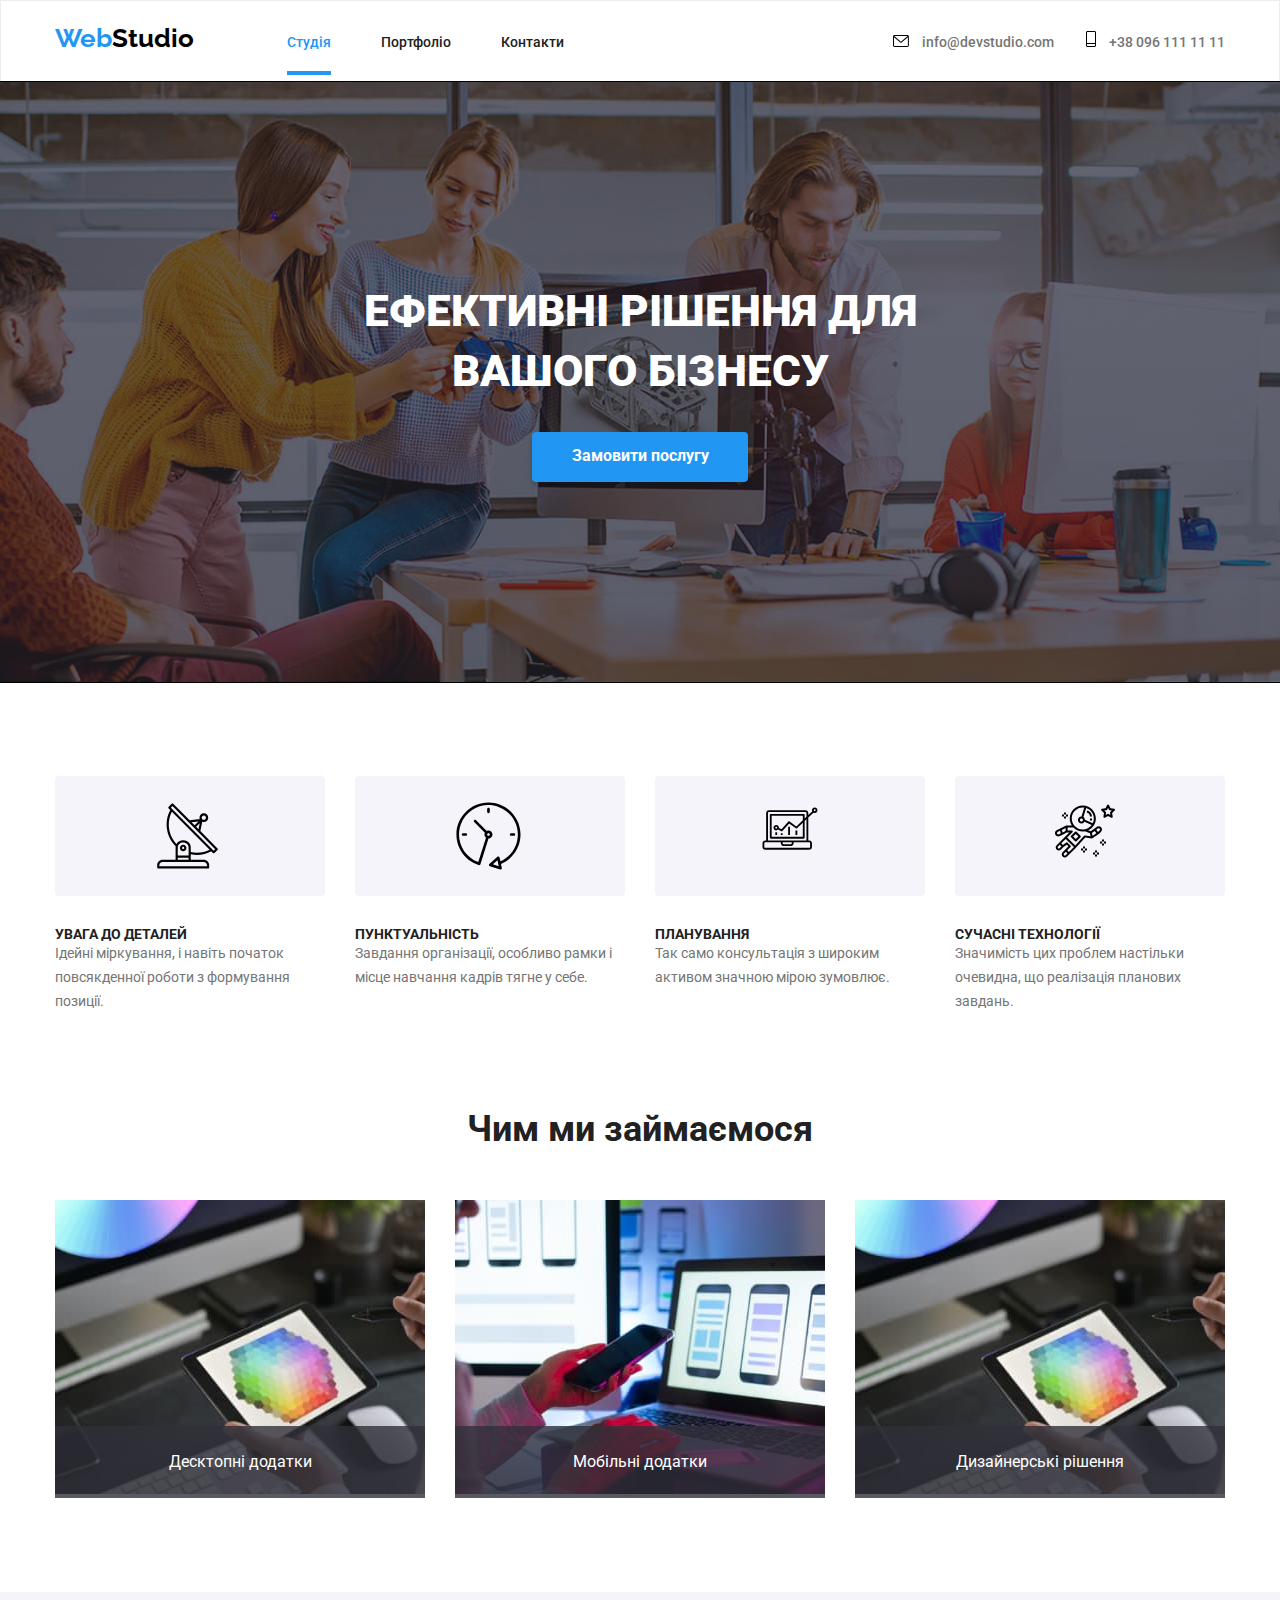
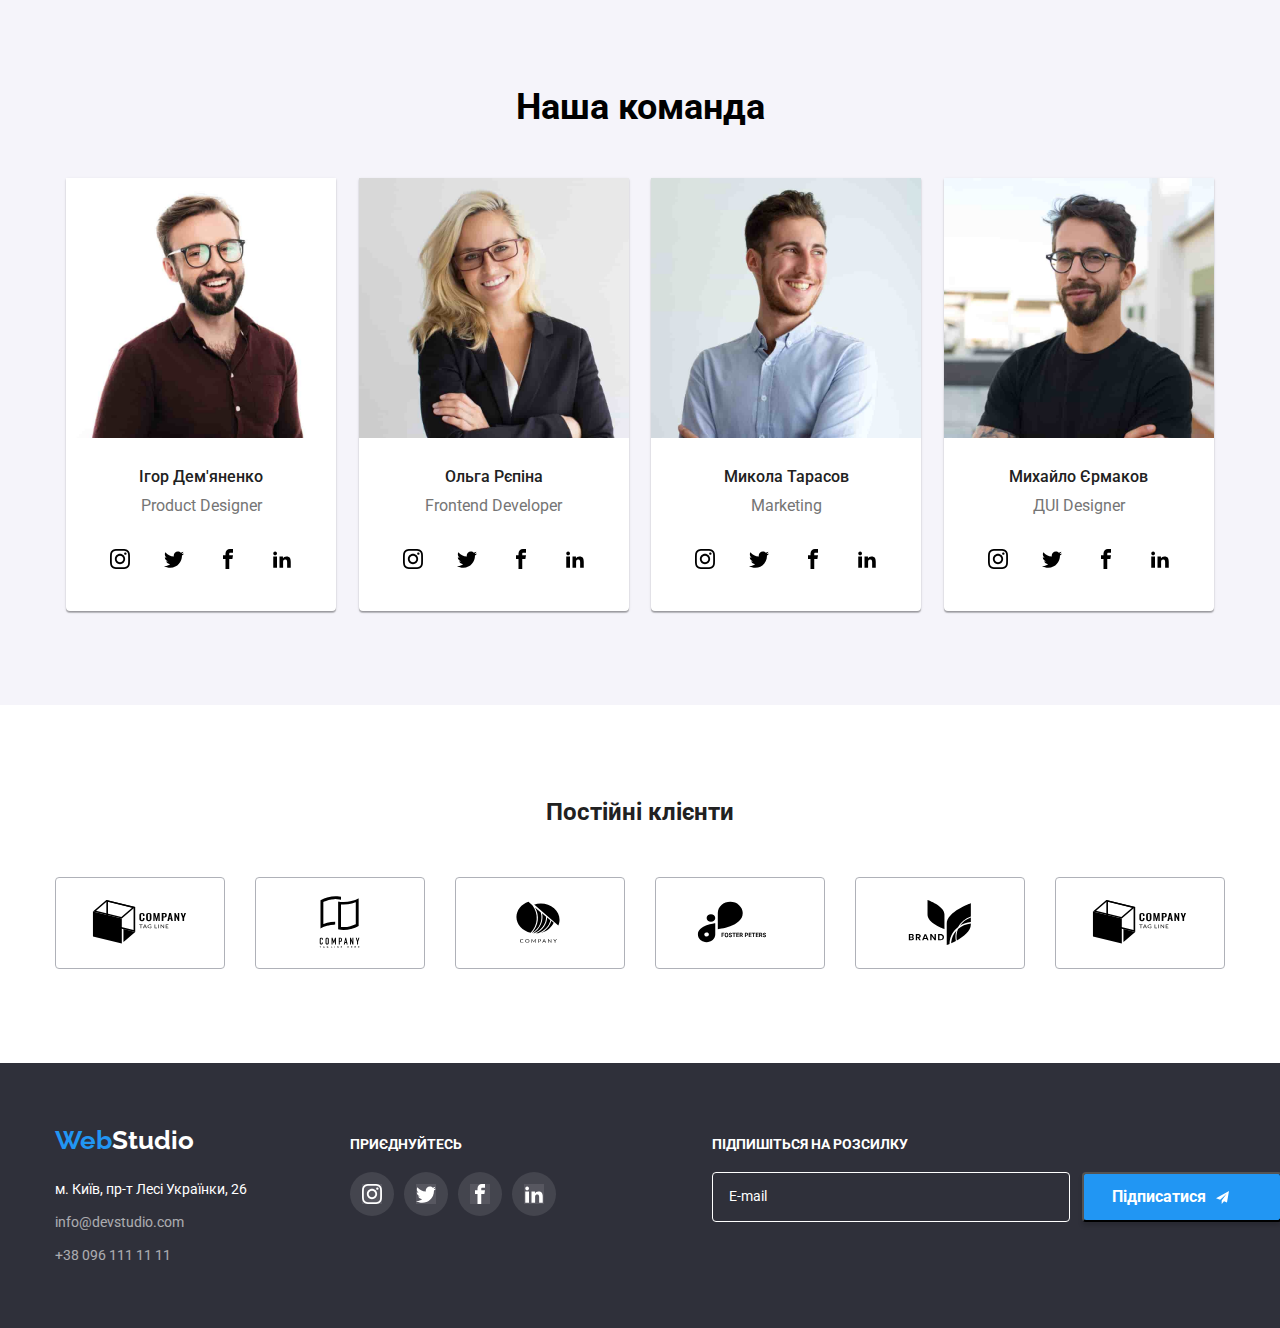
==== commit 4159d523: "goit-markup-hw-03" ====
--- a/index.html
+++ b/index.html
@@ -25,21 +25,26 @@
     <header>
       <div class="container">
         <div class="wrapper-q">
-          <a lang="en" href="./index.html" class="logo active logo-activ "
+          <a lang="en" href="./index.html" class="logo active logo-activ"
             ><span class="logo-web">Web</span>Studio</a
           >
           <nav>
             <ul class="navigation-r">
               <li>
-                <a href="./index.html" class="navigation-a active "> Студія </a>
+                <a href="./index.html" class="navigation-a active"> Студія </a>
               </li>
               <li>
-                <a href="./portfolio.html" class="navigation-b active promo animashn">
+                <a
+                  href="./portfolio.html"
+                  class="navigation-b active promo animashn"
+                >
                   Портфоліо
                 </a>
               </li>
               <li>
-                <a href="#" class="navigation-c active promo animashn"> Контакти </a>
+                <a href="#" class="navigation-c active promo animashn">
+                  Контакти
+                </a>
               </li>
             </ul>
           </nav>
@@ -47,34 +52,36 @@
           <ul class="box-navigation">
             <li class="icon-tel-heder">
               <div class="div_anime animashn">
-              <svg class="mail-heder">
-                <use  href="./images/icons.svg#icon-mail "
-                  width="16"
-                  height="12" 
-                ></use>
-              </svg> 
-           
-              <a
-                href="mailto:info@devstudio.com"
-                class="navigation-aa active navigation-li animashn"
-                >info@devstudio.com</a
-              >
-            </div>
-            </li>         
+                <svg class="mail-heder">
+                  <use
+                    href="./images/icons.svg#icon-mail "
+                    width="16"
+                    height="12"
+                  ></use>
+                </svg>
+
+                <a
+                  href="mailto:info@devstudio.com"
+                  class="navigation-aa active navigation-li animashn"
+                  >info@devstudio.com</a
+                >
+              </div>
+            </li>
             <li class="icon-tel-heder">
               <div class="div_anime animashn">
-              <svg class="tel-heder">
-                <use  href="./images/icons.svg#icon-tel "
-                  width="10"
-                  height="16" 
-                ></use>
-              </svg>
-              <a
-                href="tel:info@devstudio.com"
-                class="navigation-bb active navigation-li animashn"
-                >+38 096 111 11 11</a
-              >
-            </div>
+                <svg class="tel-heder">
+                  <use
+                    href="./images/icons.svg#icon-tel "
+                    width="10"
+                    height="16"
+                  ></use>
+                </svg>
+                <a
+                  href="tel:info@devstudio.com"
+                  class="navigation-bb active navigation-li animashn"
+                  >+38 096 111 11 11</a
+                >
+              </div>
             </li>
           </ul>
         </div>
@@ -83,10 +90,12 @@
     <main>
       <section class="hero">
         <h1 class="hero-big">Ефективні рішення для вашого бізнесу</h1>
-        <button type="button" class="bot-button" data-modal-open>Замовити послугу</button>
+        <button type="button" class="bot-button" data-modal-open>
+          Замовити послугу
+        </button>
       </section>
 
-      <section class="section-texno">
+      <section class="section">
         <div class="container">
           <h2 class="subject">СЕКЦІЯ ТЕХНОЛОГІЇ</h2>
           <ul class="tehnology">
@@ -112,7 +121,7 @@
                   <use
                     href="./images/icons.svg#icon-clock"
                     width="67"
-                    height="70" 
+                    height="70"
                   ></use>
                 </svg>
               </div>
@@ -122,13 +131,13 @@
                 тягне у себе.
               </p>
             </li>
-            <li class="li-tehnology  ">
-              <div class="section__pictuary ">
+            <li class="li-tehnology">
+              <div class="section__pictuary">
                 <svg class="icon__antenna icon__focus">
-                  <use 
+                  <use
                     href="./images/icons.svg#icon-comp"
                     width="70"
-                    height="55" 
+                    height="55"
                   ></use>
                 </svg>
               </div>
@@ -138,12 +147,12 @@
               </p>
             </li>
             <li class="li-tehnology li-tehnology-right">
-              <div class="section__pictuary ">
+              <div class="section__pictuary">
                 <svg class="icon__antenna icon__focus">
                   <use
                     href="./images/icons.svg#icon-astronaut "
                     width="60"
-                    height="60" 
+                    height="60"
                   ></use>
                 </svg>
               </div>
@@ -156,12 +165,11 @@
           </ul>
         </div>
       </section>
-      <section class="section-work">
+      <section class="section">
         <div class="container">
           <h2 class="title">Чим ми займаємося</h2>
           <ul class="foto">
             <li class="foto__box">
-              
               <img
                 src="./images/img2.jpg"
                 alt=" Технологія "
@@ -171,10 +179,8 @@
               <div class="wrop__text">
                 <p class="title__text">Десктопні додатки</p>
               </div>
-            
             </li>
             <li class="foto__box">
-             
               <img
                 src="./images/img1.jpg"
                 alt=" Технологія "
@@ -184,10 +190,8 @@
               <div class="wrop__text">
                 <p class="title__text">Мобільні додатки</p>
               </div>
-                   
-            </li>
-              <li class="foto__box">
-            
+            </li>
+            <li class="foto__box">
               <img
                 src="./images/img3.jpg"
                 alt=" Технологія "
@@ -197,13 +201,12 @@
               <div class="wrop__text">
                 <p class="title__text">Дизайнерські рішення</p>
               </div>
-          
             </li>
           </ul>
         </div>
       </section>
 
-      <section class="section-comand">
+      <section class="section section-frend">
         <div class="container">
           <h2 class="bend">Наша команда</h2>
           <ul class="frend">
@@ -219,7 +222,7 @@
               <p lang="en" class="profession">Product Designer</p>
               <ul class="sotsial__link">
                 <li class="li_sots">
-                  <a class="link__sots " href="#" aria-label="instagram">
+                  <a class="link__sots" href="#" aria-label="instagram">
                     <svg class="ikon_so" width="20" height="20">
                       <use href="./images/icons.svg#icon-instagram"></use></svg
                   ></a>
@@ -307,13 +310,13 @@
                   ></a>
                 </li>
                 <li class="li_sots">
-                  <a class="link__sots" href="#"aria-label="facebook">
+                  <a class="link__sots" href="#" aria-label="facebook">
                     <svg class="ikon_so" width="20" height="20">
                       <use href="./images/icons.svg#icon-facebook"></use></svg
                   ></a>
                 </li>
                 <li class="li_sots">
-                  <a class="link__sots" href="#"aria-label="linkedin">
+                  <a class="link__sots" href="#" aria-label="linkedin">
                     <svg class="ikon_so" width="20" height="20">
                       <use href="./images/icons.svg#icon-linkedin2"></use></svg
                   ></a>
@@ -361,99 +364,84 @@
           </ul>
         </div>
       </section>
-      <section>
+
+      <section class="section">
         <div class="container">
           <h2 class="text_section">Постійні клієнти</h2>
           <ul class="link__foot">
-            <li class="link__li__foot">          
-              <div class="li__client">
-              <a href="#" class="li__client__a">              
+            <li class="link__li__foot">
+              <a href="#" class="li__client__a">
                 <svg class="logo4">
-                  <use class="div__svg"
-                    href="./images/icons.svg#icon-logo1" 
+                  <use
+                    class="div__svg"
+                    href="./images/icons.svg#icon-logo1"
                     width="106"
                     height="60"
-                  ></use></svg
-              >          
-            </a>
-          </div>
-            </li>
-          
+                  ></use>
+                </svg>
+              </a>
+            </li>
+
             <li class="link__li__foot">
-              <div class="li__client">
-              <a href="#" class="li__client__a">             
+              <a href="#" class="li__client__a">
                 <svg class="logo4">
-                  <use class="div__svg"
+                  <use
+                    class="div__svg"
                     href="./images/icons.svg#icon-logo2"
                     width="106"
                     height="60"
-                  ></use></svg
-              >           
-          </a> 
-        </div>        
-            </li>        
+                  ></use>
+                </svg>
+              </a>
+            </li>
             <li class="link__li__foot">
-              <div class="li__client">
-              <a href="#" class="li__client__a"
-                >
-               
-                  <svg class="logo4">
-                  <use class="div__svg"
+              <a href="#" class="li__client__a">
+                <svg class="logo4">
+                  <use
+                    class="div__svg"
                     href="./images/icons.svg#icon-logo3"
                     width="106"
                     height="60"
-                  ></use></svg
-              >           
-          </a>
-        </div>
-        </li>
-          
-            <li class="link__li__foot">  
-              <div class="li__client">
-              <a href="#" class="li__client__a"  >      
-            <svg class="logo4">
-                  <use class="div__svg"
+                  ></use>
+                </svg>
+              </a>
+            </li>
+            <li class="link__li__foot">
+              <a href="#" class="li__client__a">
+                <svg class="logo4">
+                  <use
+                    class="div__svg"
                     href="./images/icons.svg#icon-logo4"
                     width="106"
                     height="60"
-                  >
-                </use>
-                  </svg
-              >
-            </a>
-          </div>
+                  ></use>
+                </svg>
+              </a>
             </li>
             <li class="link__li__foot">
-              <div class="li__client">
-              <a href="#" class="li__client__a"
-                >
-                
-                  <svg class="logo4">
-                  <use class="div__svg"
+              <a href="#" class="li__client__a">
+                <svg class="logo4">
+                  <use
+                    class="div__svg"
                     href="./images/icons.svg#icon-logo5"
                     width="106"
                     height="60"
-                  ></use></svg
-              >
-            </a>
-          </div>
-            </li>
-          
+                  ></use>
+                </svg>
+              </a>
+            </li>
             <li class="link__li__foot link__logo6">
-              <div class="li__client">
-              <a href="#" class="li__client__a"
-                > 
-                  <svg class="logo4">
-                  <use class="div__svg"
+              <a href="#" class="li__client__a">
+                <svg class="logo4">
+                  <use
+                    class="div__svg"
                     href="./images/icons.svg#icon-logo6"
                     width="106"
                     height="60"
-                  ></use></svg
-              >
-            </a>
-          </div>
-            </li>
-          
+                  ></use>
+                </svg>
+              </a>
+            </li>
           </ul>
         </div>
       </section>
@@ -468,30 +456,63 @@
             <h2 class="text__footer">приєднуйтесь</h2>
             <ul class="sotsial__link sotsial__footer">
               <li class="li_sots">
-                <a class="link__sots link__sots_foot" href="#" aria-label="instagram">
+                <a
+                  class="link__sots link__sots_foot"
+                  href="#"
+                  aria-label="instagram"
+                >
                   <svg class="ikon_so footer__icon" width="20" height="20">
                     <use href="./images/icons.svg#icon-instagram"></use></svg
                 ></a>
               </li>
               <li class="li_sots">
-                <a class="link__sots link__sots_foot" href="#" aria-label="twitter">
+                <a
+                  class="link__sots link__sots_foot"
+                  href="#"
+                  aria-label="twitter"
+                >
                   <svg class="ikon_so footer__icon" width="20" height="20">
                     <use href="./images/icons.svg#icon-twitter"></use></svg
                 ></a>
               </li>
               <li class="li_sots">
-                <a class="link__sots link__sots_foot" href="#" aria-label="facebook">
+                <a
+                  class="link__sots link__sots_foot"
+                  href="#"
+                  aria-label="facebook"
+                >
                   <svg class="ikon_so footer__icon" width="20" height="20">
                     <use href="./images/icons.svg#icon-facebook"></use></svg
                 ></a>
               </li>
               <li class="li_sots">
-                <a class="link__sots link__sots_foot" href="#" aria-label="linkedin">
+                <a
+                  class="link__sots link__sots_foot"
+                  href="#"
+                  aria-label="linkedin"
+                >
                   <svg class="ikon_so footer__icon" width="20" height="20">
                     <use href="./images/icons.svg#icon-linkedin2"></use></svg
                 ></a>
               </li>
             </ul>
+          </div>
+          <div>
+            <h2 class="text__footer">підпишіться на розсилку</h2>
+            <div class="footer-batton">
+              <div class="footer-div__mail">E-mail</div>
+              <button type="button" class="button-footer__text" data-modal-open>
+                Підписатися
+                <svg class="svg-send">
+                  <use
+                    class=""
+                    href="./images/icons.svg#send"
+                    width="13"
+                    height="13"
+                  ></use>
+                </svg>
+              </button>
+            </div>
           </div>
         </div>
         <address class="addres__footer">
@@ -526,7 +547,7 @@
           </svg>
         </button>
 
-        <form class="form">
+        <form class="form data-modal">
           <p class="form-title">Залиште свої дані, ми вам передзвонимо</p>
           <label class="label" for="input-name">
             <span class="label-text">Ім'я</span>
@@ -589,6 +610,7 @@
               type="checkbox"
               name="privacy"
             />
+
             <span class="privacy-wrapp">
               <svg class="privacy-icon" width="16" height="15">
                 <use href="./images/icons.svg#check"></use>
@@ -599,12 +621,11 @@
               <a class="privacy-link" href="#">Умови договору</a>
             </span>
           </label>
-          <button class="button  button-form" type="submit">Відправити</button> 
+          <button class="button button-form" type="submit">Відправити</button>
         </form>
       </div>
     </div>
 
-
     <script src="./js/modal.js"></script>
   </body>
 </html>
--- a/css/styles.css
+++ b/css/styles.css
@@ -215,7 +215,7 @@
     clip: rect(0 0 0 0);
     clip-path: inset(50%);
     margin: -1px;
-  /*  visibility: hidden; */
+ 
 }
 .adress {
     box-sizing: border-box;
@@ -271,10 +271,14 @@
     background-color: var(--main-one-color); 
     color: var(--main-sir-color);
     transition-duration: 0.5s;
+    box-shadow: 0px 3px 1px rgba(0, 0, 0, 0.1), 0px 1px 2px rgba(0, 0, 0, 0.08), 0px 2px 2px rgba(0, 0, 0, 0.12);
+border-radius: 4px;
 }
 .btn:focus{
     background-color: var(--main-one-color); 
     color: var(--main-sir-color);
+    box-shadow: 0px 3px 1px rgba(0, 0, 0, 0.1), 0px 1px 2px rgba(0, 0, 0, 0.08), 0px 2px 2px rgba(0, 0, 0, 0.12);
+border-radius: 4px;
 }
 .cool {
     font-weight: 400;
@@ -337,7 +341,6 @@
 }
 
 .logo-a.active{
-   
     margin-bottom: 20px;
 }
 
@@ -366,12 +369,6 @@
 
 .subtitle {
     margin-bottom: 10px;
-}
-.section-comand {
-  padding-top: 94px;
-  padding-bottom: 94px;
-  margin-bottom: 94px;
-
 }
 
 .navigation-b ,.navigation-bi {
@@ -394,14 +391,13 @@
 .address-ul {
     margin: 0px;
 }
-.section-texno {
-       margin-bottom: 47px;
-       margin-top: 94px;
-
-}
-.section-work {
+.section-frend {
+    padding-top: 94px;
     padding-bottom: 94px;
-    padding-top: 47px;
+    background-color: var(--main-so-color);
+}
+.section{
+  margin-top: 94px;
    
 }
 .frend-block {
@@ -442,6 +438,7 @@
 }
 
 .img-block {
+    display: block;
     border-radius: 0px;
     margin-bottom: 30px;
 }
@@ -461,9 +458,7 @@
     width: 270px;
     height: 120px;
     margin-bottom: 30px;
-   /* justify-content: center;
-    align-items: center;
-   display: flex;*/
+ 
 }
 .div__svg {
     justify-content: center;
@@ -473,12 +468,26 @@
 
   
 .link__li__foot {
+  
+     display: flex;
+     justify-content: center;
+     align-items: center; 
+    }
+
+.li__client__a {
+    display: flex;
+    justify-content: center;
+    align-items: center; 
     width: 170px;
     height: 92px;
     border: 1px solid #AFB1B8;
     border-radius: 4px;
-     
-}
+}
+.li__client__a:focus , .li__client__a:hover{
+    fill: var(--main-one-color);
+    border-color: var(--main-one-color)
+};
+
 
 .wrup__ul {
     padding-top: 94px;
@@ -504,64 +513,53 @@
   margin-right: auto;
   padding-bottom: 50px;
 }
-/*
-.navigation-bb::before,  .navigation-ii::before {
-    content:url( "../images/img1/tel.svg");
-    padding-right: 10px;
-    fill:#188CE8;
-}
-.navigation-aa::before,  .navigation-di::before {
-    content:url( "../images/img1/mail.svg");
-    padding-right: 10px;
-    /*fill:#188CE8;*/
-  /*  color: currentColor;
-}*/
+
 .link__sots {
     width: 44px;
     height: 44px;
     border-radius: 50%;
-    background-color: currentColor;
+
     display: flex;
     align-items: center;
     justify-content: center;
     color:  var(--main-so-color);
 }
-.ikon_so {
-    fill: #AFB1B8;
-}
-.link__sots:hover, .link__sots:focus {
-    color: 
-   var(--main-sir-color);
+
+
+.li_sots:hover, .li_sots:focus {
+ /* color: var(--main-one-color);*/
+  border-radius: 50%;
+}
+.li_sots:hover, .li_sots:focus {
     background-color: var(--main-one-color);
 }
+             
+.ikon_so:hover, .ikon_so:focus {
+    fill: var(--main-sir-color);
+   
+ }
+
 .sotsial__link {
     display: flex;
     gap: 10px;
     justify-content:  center ;
     
 }
-/*
-.icon__antenna {display: flex;
-    justify-content: center;
-    align-items: center; }
-*/
-
 .link__foot {
     display: flex;
     flex-wrap: wrap;
-  /*  text-align: left;*/
     column-gap: 30px;
     margin-bottom: 94px;
     align-items: center;
     justify-content: center;
 }
-   
 .text__footer {
-    width: 700;
-    size: 14 px;
-    height: 1.17;
+    font-weight: 700;
+    font-size: 14px;
+    line-height: 1.17;
     color: var(--main-sir-color);
     margin-bottom: 20px;
+   text-transform: uppercase ;
 }
 .sotsial__footer {
     justify-content: start;
@@ -579,9 +577,9 @@
     fill:var(--main-sir-color);
     background-color: rgba(255, 255, 255, 0.1);
 }
-.picture-img:hover {
-    box-shadow: 2px 2px 
-    #EEEEEE;
+.picture:hover {
+    box-shadow: 0px 3px 1px rgba(0, 0, 0, 0.1), 0px 1px 2px rgba(0, 0, 0, 0.08), 0px 2px 2px rgba(0, 0, 0, 0.12);
+    border-radius: 4px;
 }
 .footer__icon {
     fill: var(--main-sir-color);
@@ -619,57 +617,7 @@
 .foto__box {
     position: relative ; 
 }
-/* Modal */
-/*
-.backdrop {
-    position: fixed;
-    top: 0;
-    right: 0;
-    bottom: 0;
-    left: 0;
-    opacity: 1;
-    transition: opacity 250ms cubic-bezier(0.4, 0, 0.2, 1);
-    background-color: rgba(0, 0, 0, 0.2);
-  }
-  
-  .backdrop.is-hidden {
-    visibility: hidden;
-    opacity: 0;
-    pointer-events: none;
-  }
-  
-  .modal {
-    position: absolute;
-    width: 528px;
-    height: 581px;
-    top: 50%;
-    left: 50%;
-    transform: translate(-50%, -50%) scale(1);
-    border-radius: 4px;
-    background: var(--main-sir-color);
-    box-shadow: 0px 1px 3px rgba(0, 0, 0, 0.12), 0px 1px 1px rgba(0, 0, 0, 0.14),
-      0px 2px 1px rgba(0, 0, 0, 0.2);
-  }
-  .backdrop.is-hidden.modal {
-    transform: translate(-50%, -50%) scale(0.6);
-  } 
-  
-  .modal-close {
-    position: absolute;
-    width: 30px;
-    height: 30px;
-    display: flex;
-    justify-content: center;
-    align-items: center;
-    right: 8px;
-    top: 8px;
-    padding: 0;
-    cursor: pointer;
-    border: 1px solid rgba(0, 0, 0, 0.1);
-    border-radius: 50%;
-    background-color: transparent;
-  }  
-  */
+
   .close__btn {
     fill: var(--main-sr-color) ;
 }
@@ -720,10 +668,7 @@
     transform: translateY(100% ) ;
     transition: 250ms cubic-bezier(0.4, 0, 0.2, 1);
 }
-/*
-.box_portfol_img:hover::after {
-transform: translateY(0);
-}*/
+
 .picture-img-wrap {
     width: 370px;
     height: 294px;
@@ -762,29 +707,26 @@
 .heder__a {
     color:  var(--main-se-color) ;
 }
-.logo4{
+
+.logo4 {
+    display: flex;
+    justify-content: center;
+    align-items: center;
     width: 106px;
     height: 60px;
-}
-.link__li__foot {
-    position: relative;
-}
-.logo4 {
-    position: absolute;
-    top: 10%;
-    left: 50%;
-    transform: translate(-50%);
+  
 }
 .section__pictuary  {
-    position: relative;
+    display: flex;  
+    align-items: center;
+    justify-content: center;
 }
 .icon__antenna {
+    display: flex;  
+    align-items: center;
+    justify-content: center;
     width: 70px;
     height: 70px;
-    position: absolute;
-    top: 20%;
-    left: 50%;
-    transform: translate(-50%);
 }
 
 
@@ -812,6 +754,7 @@
   }
   
   .field {
+    height: 40px;
     position: relative;
     margin-bottom: 10px;
   }
@@ -825,7 +768,7 @@
   }
   
   .input:focus {
-    border-color: #2196f3;
+    border-color: var(--main-one-color);
   }
   
   .field-input {
@@ -841,7 +784,7 @@
   }
   
   .field-input:focus + .field-icon {
-    fill: #2196f3;
+    fill: var(--main-one-color);
   }
   
   .message {
@@ -861,6 +804,7 @@
   .privacy {
     display: flex;
     justify-content: center;
+    align-items: baseline;
   }
   
   .privacy-wrapp {
@@ -869,19 +813,34 @@
     justify-content: center;
     width: 15px;
     height: 14px;
-    margin-right: 9px;
-    margin-bottom: 30px;
     border: 1px solid;
     border-radius: 2px;
     transition: border 250ms cubic-bezier(0.4, 0, 0.2, 1);
   }
   
   .privacy-icon {
+    display: flex;
+    align-items: center;
+    justify-content: center;
     opacity: 0;
     transition: opacity 250ms cubic-bezier(0.4, 0, 0.2, 1);
-  }
-  
-  .privacy-input:checked + .privacy-wrapp {
+    fill: var(--main-sir-color);
+    background-color: var(--main-one-color);
+    margin-top: -2px;
+
+  }
+ .privacy-input{
+    position: absolute;
+    width: 1px;
+    height: 1px;
+    margin: -1px;
+    bottom: 0;
+    padding: 0px;
+    clip: rect(0 0 0 0 );
+    overflow: hidden;
+  }
+  
+.privacy-input:checked + .privacy-wrapp {
     border: transparent;
   }
   
@@ -892,6 +851,7 @@
     font-weight: 400;
     font-size: 14px;
     line-height: 1.7;
+    margin-left: 9px;
   }
   
   .button {
@@ -904,25 +864,26 @@
     color: var(--main-one-color);
   }
  
-   /* .button-form {
+   .button-form {
         width: 200px;
         padding: 0px;
         border: 0px;
         height: 50px;
         color:var(--main-sir-color);
-        background-color: #188CE8;
+        background-color: var(--main-one-color);
         box-shadow: 0px 4px 4px rgba(0, 0, 0, 0.15);
         border-radius: 4px;
         font-size: 16px;
         margin: auto;
-        margin-top: 30px;
-        font-weight: 700px; }*/
-
-    .logo4:focus , .logo4:hover{
-        fill: var(--main-one-color);
+         margin-top: 20px;
+        font-weight: 700px;
+        display: flex;  
+       align-items: center;
+       justify-content: center;
+     
+     }
+
     
-    };
-  
 
   /* Modal */
 
@@ -945,6 +906,7 @@
   
   .modal {
     position: absolute;
+    margin-bottom: 0px;
     width: 528px;
     height: 581px;
     padding: 40px;
@@ -972,4 +934,42 @@
     border-radius: 50%;
     background-color: transparent;
   }
-  +.footer-div__mail {
+    width: 358px;
+    height: 50px;
+    border: 1px  solid var(--main-sir-color);
+    drop-shadow:(0px 4px 4px rgba(0, 0, 0, 0.15));
+    border-radius: 4px;
+    padding-top: 15px;
+    padding-left: 16px;
+}
+.footer-batton {
+    display: flex;
+    gap: 12px;
+    font-weight: 400;
+    font-size: 14px;
+    line-height: 1.25;
+    color: var(--main-sir-color);
+   
+
+}
+.button-footer__text{
+ display: flex;
+    padding-left: 28px;
+    width: 200px;
+    height: 50px;
+    font-weight: 700;
+    font-size: 16px;
+    line-height: 1.87;
+    color: var(--main-sir-color);
+    background-color: #2196F3;
+    box-shadow: 0px 4px 4px rgba(0, 0, 0, 0.15);
+border-radius: 4px;
+align-items: center;
+   
+}
+.svg-send {
+    margin-left: 10px;
+    width: 13px;
+    height: 13px;
+}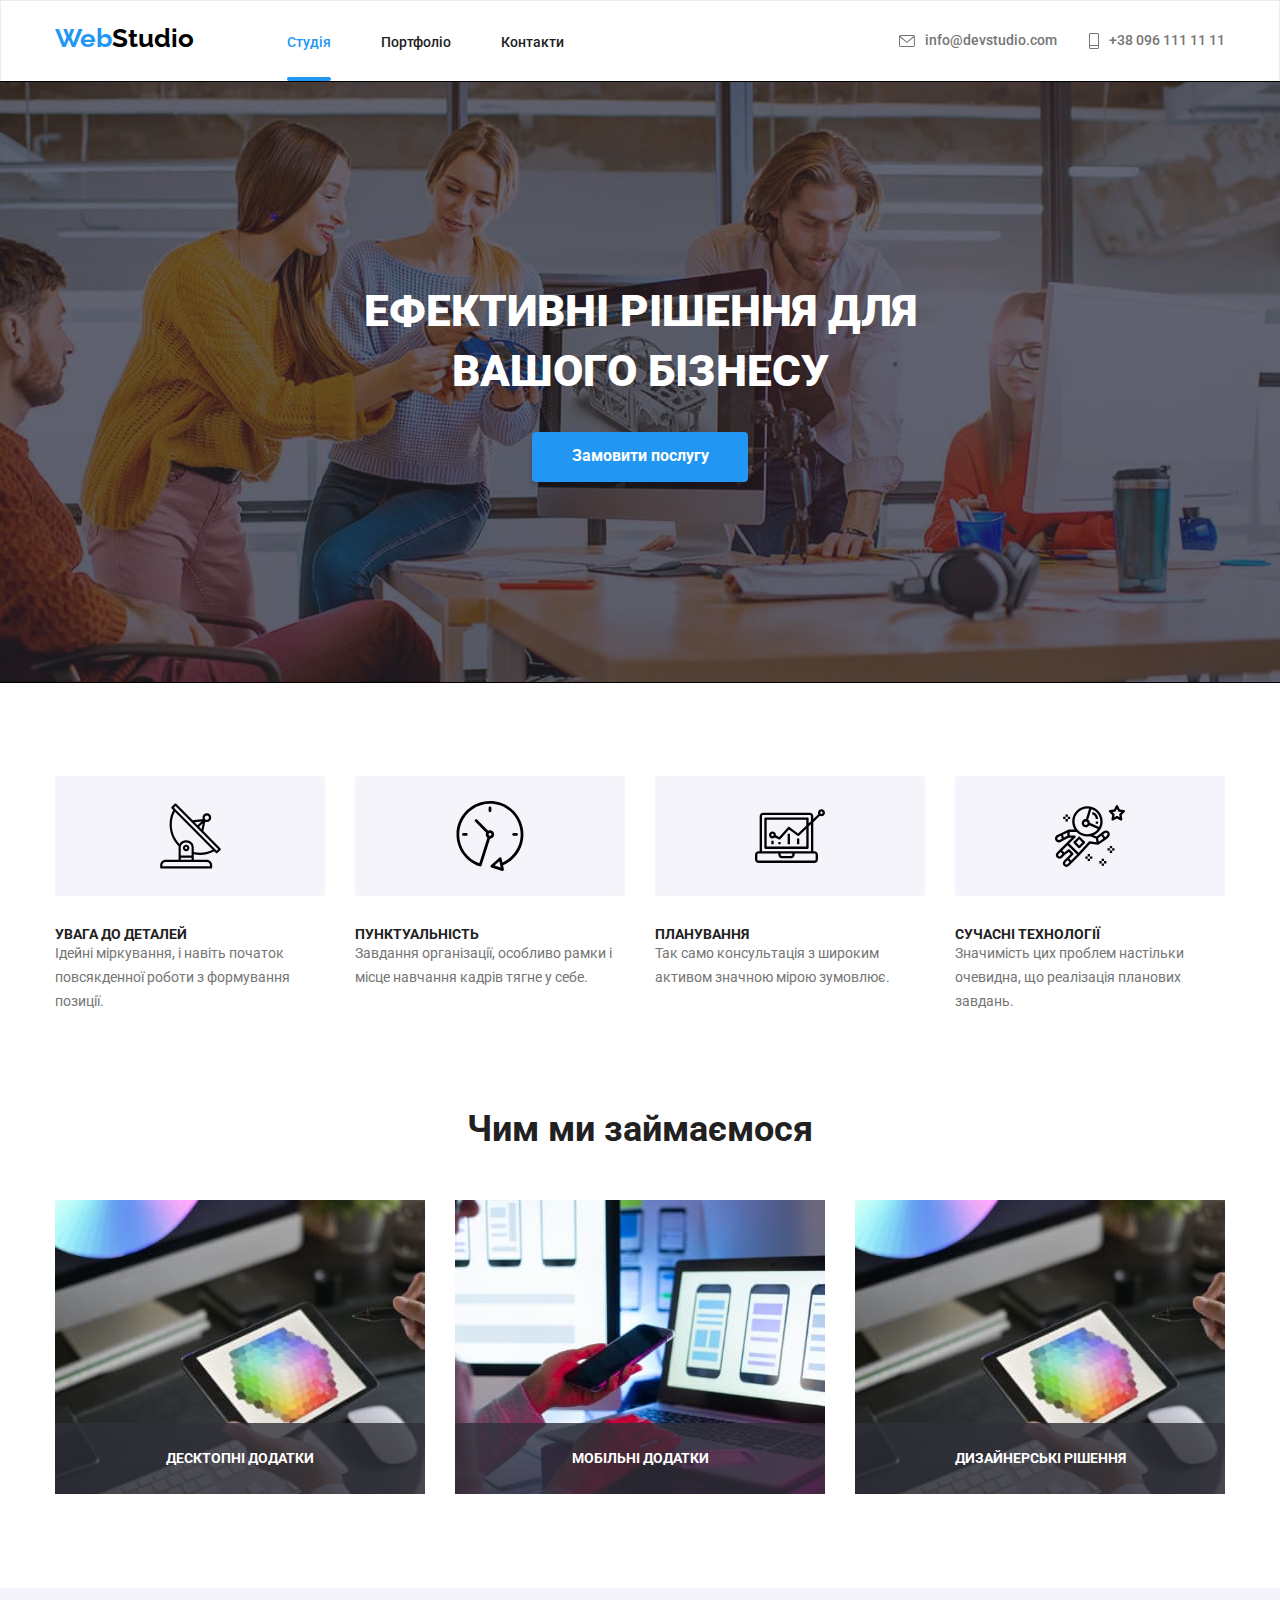
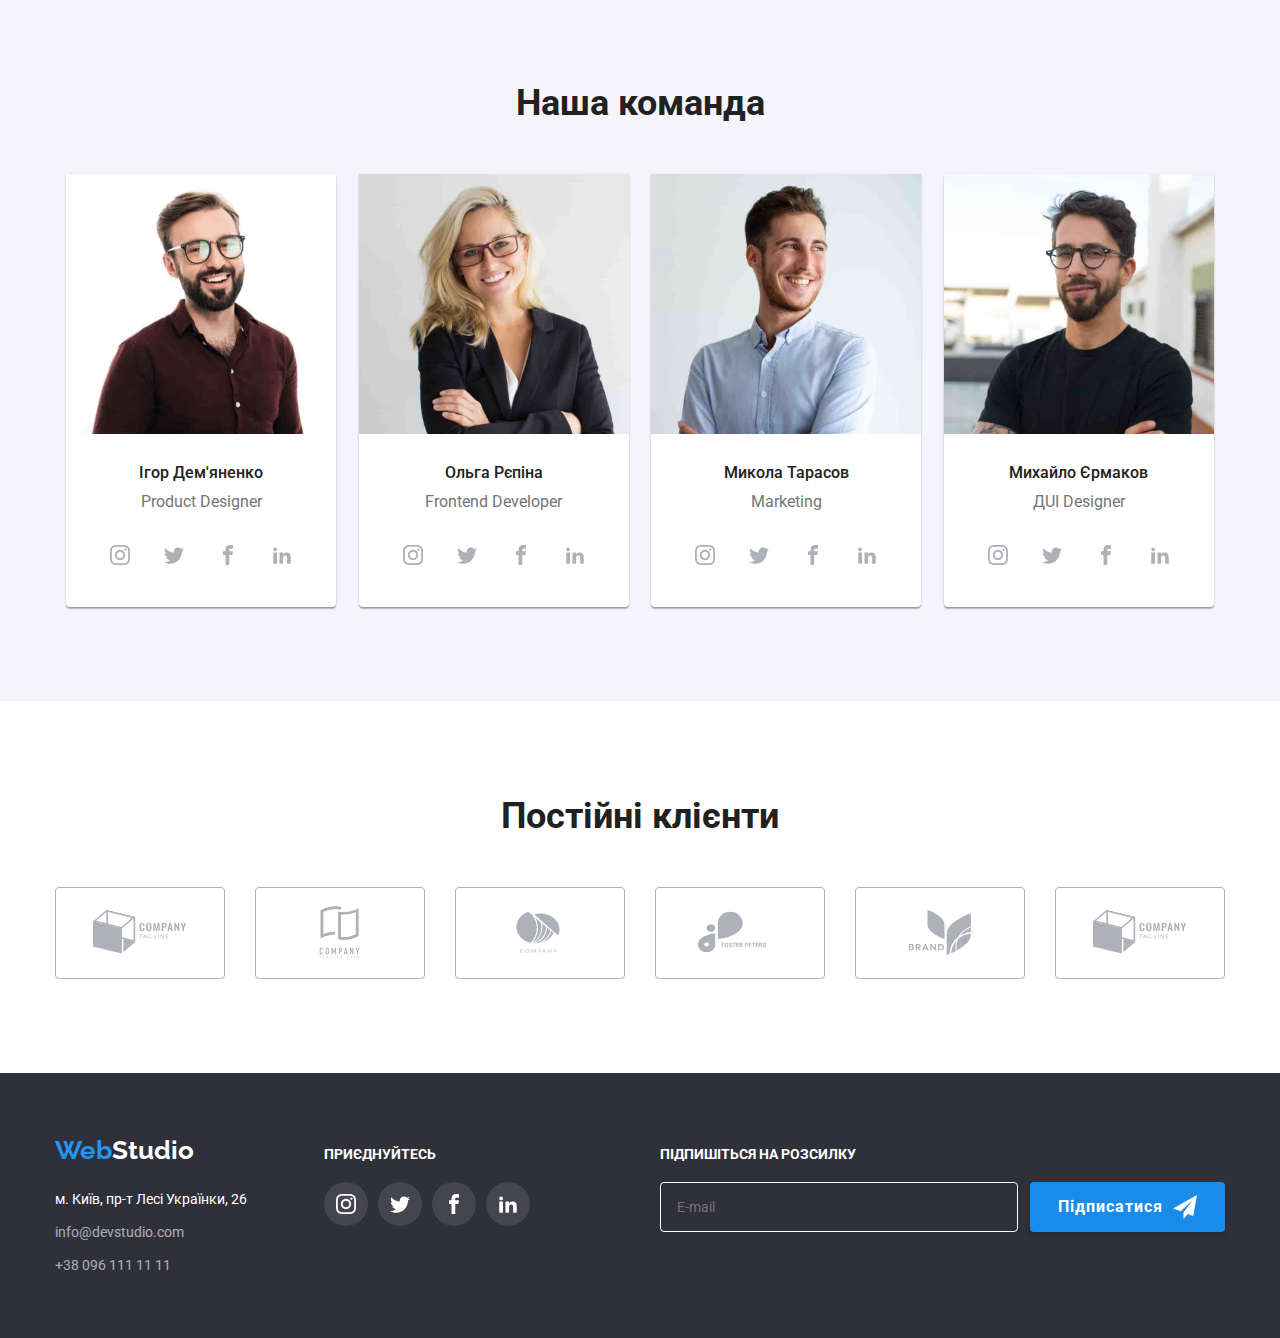
==== commit dd24c035: "goit-markup-hw-03" ====
--- a/index.html
+++ b/index.html
@@ -22,14 +22,14 @@
     <link rel="stylesheet" href="./css/styles.css" />
   </head>
   <body>
-    <header>
+    <header class="header">
       <div class="container">
-        <div class="wrapper-q">
+        <div class="header__wrapper-q">
           <a lang="en" href="./index.html" class="logo active logo-activ"
             ><span class="logo-web">Web</span>Studio</a
           >
-          <nav>
-            <ul class="navigation-r">
+          <nav class="navigation">
+            <ul class="header__list">
               <li>
                 <a href="./index.html" class="navigation-a active"> Студія </a>
               </li>
@@ -49,7 +49,7 @@
             </ul>
           </nav>
 
-          <ul class="box-navigation">
+          <ul class="header__list-two">
             <li class="icon-tel-heder">
               <div class="div_anime animashn">
                 <svg class="mail-heder">
@@ -68,7 +68,7 @@
               </div>
             </li>
             <li class="icon-tel-heder">
-              <div class="div_anime animashn">
+              <div class="div_anime active animashn">
                 <svg class="tel-heder">
                   <use
                     href="./images/icons.svg#icon-tel "
@@ -97,67 +97,51 @@
 
       <section class="section">
         <div class="container">
-          <h2 class="subject">СЕКЦІЯ ТЕХНОЛОГІЇ</h2>
-          <ul class="tehnology">
-            <li class="li-tehnology">
-              <div class="section__pictuary">
-                <svg class="icon__antenna icon__focus">
-                  <use
-                    href="./images/icons.svg#icon-antenna"
-                    width="65"
-                    height="70"
-                  ></use>
-                </svg>
-              </div>
-              <h3 class="headline">УВАГА ДО ДЕТАЛЕЙ</h3>
-              <p class="text cool">
+          <h2 class="hidden__header">СЕКЦІЯ ТЕХНОЛОГІЇ</h2>
+          <ul class="section-list__tehnology">
+            <li class="section-tehnology__item">
+              <div class="section-item__wraper">
+                <svg class="icon__antenna" width="65" height="70">
+                  <use href="./images/icons.svg#icon-antenna"></use>
+                </svg>
+              </div>
+              <h3 class="section-tehnology__headline">УВАГА ДО ДЕТАЛЕЙ</h3>
+              <p class="section-tehnology__text ">
                 Ідейні міркування, і навіть початок повсякденної роботи з
                 формування позиції.
               </p>
             </li>
-            <li class="li-tehnology">
-              <div class="section__pictuary">
-                <svg class="icon__antenna icon__focus">
-                  <use
-                    href="./images/icons.svg#icon-clock"
-                    width="67"
-                    height="70"
-                  ></use>
-                </svg>
-              </div>
-              <h3 class="headline">ПУНКТУАЛЬНІСТЬ</h3>
-              <p class="text cool">
+            <li class="section-tehnology__item">
+              <div class="section-item__wraper">
+                <svg class="section-tehnology__svg" width="67" height="70">
+                  <use href="./images/icons.svg#icon-clock"></use>
+                </svg>
+              </div>
+              <h3 class="section-tehnology__headline">ПУНКТУАЛЬНІСТЬ</h3>
+              <p class="section-tehnology__text ">
                 Завдання організації, особливо рамки і місце навчання кадрів
                 тягне у себе.
               </p>
             </li>
-            <li class="li-tehnology">
-              <div class="section__pictuary">
-                <svg class="icon__antenna icon__focus">
-                  <use
-                    href="./images/icons.svg#icon-comp"
-                    width="70"
-                    height="55"
-                  ></use>
-                </svg>
-              </div>
-              <h3 class="headline">ПЛАНУВАННЯ</h3>
-              <p class="text cool">
+            <li class="section-tehnology__item">
+              <div class="section-item__wraper">
+                <svg class="section-tehnology__svg" width="70" height="55">
+                  <use href="./images/icons.svg#icon-comp"></use>
+                </svg>
+              </div>
+              <h3 class="section-tehnology__headline">ПЛАНУВАННЯ</h3>
+              <p class="section-tehnology__text ">
                 Так само консультація з широким активом значною мірою зумовлює.
               </p>
             </li>
-            <li class="li-tehnology li-tehnology-right">
-              <div class="section__pictuary">
-                <svg class="icon__antenna icon__focus">
-                  <use
-                    href="./images/icons.svg#icon-astronaut "
-                    width="60"
-                    height="60"
-                  ></use>
-                </svg>
-              </div>
-              <h3 class="headline">СУЧАСНІ ТЕХНОЛОГІЇ</h3>
-              <p class="text cool">
+            <li class="section-tehnology__item">
+              <div class="section-item__wraper">
+                <svg class="section-tehnology__svg" width="60" height="60">
+                  <use href="./images/icons.svg#icon-astronaut "></use>
+                </svg>
+              </div>
+              <h3 class="section-tehnology__headline">СУЧАСНІ ТЕХНОЛОГІЇ</h3>
+              <p class="section-tehnology__text ">
                 Значимість цих проблем настільки очевидна, що реалізація
                 планових завдань.
               </p>
@@ -168,38 +152,38 @@
       <section class="section">
         <div class="container">
           <h2 class="title">Чим ми займаємося</h2>
-          <ul class="foto">
-            <li class="foto__box">
+          <ul class="section-foto__list">
+            <li class="section-foto__link">
               <img
                 src="./images/img2.jpg"
                 alt=" Технологія "
                 width="370"
                 height="294"
               />
-              <div class="wrop__text">
-                <p class="title__text">Десктопні додатки</p>
-              </div>
-            </li>
-            <li class="foto__box">
+              <div class="section-foto__wraper">
+                <h3 class="section-foto__title">Десктопні додатки</h3>
+              </div>
+            </li>
+            <li class="section-foto__link">
               <img
                 src="./images/img1.jpg"
                 alt=" Технологія "
                 width="370"
                 height="294"
               />
-              <div class="wrop__text">
-                <p class="title__text">Мобільні додатки</p>
-              </div>
-            </li>
-            <li class="foto__box">
+              <div class="section-foto__wraper">
+                <h3 class="section-foto__title">Мобільні додатки</h3>
+              </div>
+            </li>
+            <li class="section-foto__link">
               <img
                 src="./images/img3.jpg"
                 alt=" Технологія "
                 width="370"
                 height="294"
               />
-              <div class="wrop__text">
-                <p class="title__text">Дизайнерські рішення</p>
+              <div class="section-foto__wraper">
+                <h3 class="section-foto__title">Дизайнерські рішення</h3>
               </div>
             </li>
           </ul>
@@ -208,9 +192,9 @@
 
       <section class="section section-frend">
         <div class="container">
-          <h2 class="bend">Наша команда</h2>
-          <ul class="frend">
-            <li class="frend-block">
+          <h2 class="title">Наша команда</h2>
+          <ul class="section-frend__list">
+            <li class="section-frend__link">
               <img
                 src="./images/igor.jpg"
                 alt=" Студія "
@@ -218,37 +202,49 @@
                 height="260"
                 class="img-block"
               />
-              <h3 class="subtitle">Ігор Дем'яненко</h3>
-              <p lang="en" class="profession">Product Designer</p>
-              <ul class="sotsial__link">
+              <h3 class="section-frend__subtitle">Ігор Дем'яненко</h3>
+              <p lang="en" class="section-frend__text">Product Designer</p>
+              <ul class="sotsial__list">
                 <li class="li_sots">
                   <a class="link__sots" href="#" aria-label="instagram">
                     <svg class="ikon_so" width="20" height="20">
-                      <use href="./images/icons.svg#icon-instagram"></use></svg
+                      <use
+                        href="./images/icons.svg#icon-instagram"
+                        class="img__sots"
+                      ></use></svg
                   ></a>
                 </li>
                 <li class="li_sots">
                   <a class="link__sots" href="#" aria-label="twitter">
                     <svg class="ikon_so" width="20" height="20">
-                      <use href="./images/icons.svg#icon-twitter"></use></svg
+                      <use
+                        href="./images/icons.svg#icon-twitter"
+                        class="img__sots"
+                      ></use></svg
                   ></a>
                 </li>
                 <li class="li_sots">
                   <a class="link__sots" href="#" aria-label="facebook">
                     <svg class="ikon_so" width="20" height="20">
-                      <use href="./images/icons.svg#icon-facebook"></use></svg
+                      <use
+                        href="./images/icons.svg#icon-facebook"
+                        class="img__sots"
+                      ></use></svg
                   ></a>
                 </li>
                 <li class="li_sots">
                   <a class="link__sots" href="#" aria-label="linkedin">
                     <svg class="ikon_so" width="20" height="20">
-                      <use href="./images/icons.svg#icon-linkedin2"></use></svg
+                      <use
+                        href="./images/icons.svg#icon-linkedin2"
+                        class="img__sots"
+                      ></use></svg
                   ></a>
                 </li>
               </ul>
             </li>
 
-            <li class="frend-block">
+            <li class="section-frend__link">
               <img
                 src="./images/olga.jpg"
                 alt=" Розробник інтерфейсу "
@@ -256,9 +252,9 @@
                 height="260"
                 class="img-block"
               />
-              <h3 class="subtitle">Ольга Рєпіна</h3>
-              <p lang="en" class="profession">Frontend Developer</p>
-              <ul class="sotsial__link">
+              <h3 class="section-frend__subtitle">Ольга Рєпіна</h3>
+              <p lang="en" class="section-frend__text">Frontend Developer</p>
+              <ul class="sotsial__list">
                 <li class="li_sots">
                   <a class="link__sots" href="#" aria-label="instagram">
                     <svg class="ikon_so" width="20" height="20">
@@ -286,7 +282,7 @@
               </ul>
             </li>
 
-            <li class="frend-block">
+            <li class="section-frend__link">
               <img
                 src="./images/mykola.jpg"
                 alt=" Маркетінг "
@@ -294,9 +290,9 @@
                 height="260"
                 class="img-block"
               />
-              <h3 class="subtitle">Микола Тарасов</h3>
-              <p lang="en" class="profession">Marketing</p>
-              <ul class="sotsial__link">
+              <h3 class="section-frend__subtitle">Микола Тарасов</h3>
+              <p lang="en" class="section-frend__text">Marketing</p>
+              <ul class="sotsial__list">
                 <li class="li_sots">
                   <a class="link__sots" href="#" aria-label="instagram">
                     <svg class="ikon_so" width="20" height="20">
@@ -324,7 +320,7 @@
               </ul>
             </li>
 
-            <li class="frend-block">
+            <li class="section-frend__link">
               <img
                 src="./images/myhail.jpg"
                 alt=" Дизайнер "
@@ -332,9 +328,9 @@
                 height="260"
                 class="img-block"
               />
-              <h3 class="subtitle">Михайло Єрмаков</h3>
-              <p lang="en" class="profession">ДUI Designer</p>
-              <ul class="sotsial__link">
+              <h3 class="section-frend__subtitle">Михайло Єрмаков</h3>
+              <p lang="en" class="section-frend__text">ДUI Designer</p>
+              <ul class="sotsial__list">
                 <li class="li_sots">
                   <a class="link__sots" href="#" aria-label="instagram">
                     <svg class="ikon_so" width="20" height="20">
@@ -367,13 +363,13 @@
 
       <section class="section">
         <div class="container">
-          <h2 class="text_section">Постійні клієнти</h2>
-          <ul class="link__foot">
-            <li class="link__li__foot">
-              <a href="#" class="li__client__a">
-                <svg class="logo4">
-                  <use
-                    class="div__svg"
+          <h2 class="title">Постійні клієнти</h2>
+          <ul class="menu-list">
+            <li class="menu-list__link">
+              <a href="#" class="menu-list__item">
+                <svg class="menu-list__svg">
+                  <use
+                    class="menu-list__icon"
                     href="./images/icons.svg#icon-logo1"
                     width="106"
                     height="60"
@@ -382,11 +378,11 @@
               </a>
             </li>
 
-            <li class="link__li__foot">
-              <a href="#" class="li__client__a">
-                <svg class="logo4">
-                  <use
-                    class="div__svg"
+            <li class="menu-list__link">
+              <a href="#" class="menu-list__item">
+                <svg class="menu-list__svg">
+                  <use
+                    class="menu-list__icon"
                     href="./images/icons.svg#icon-logo2"
                     width="106"
                     height="60"
@@ -394,11 +390,11 @@
                 </svg>
               </a>
             </li>
-            <li class="link__li__foot">
-              <a href="#" class="li__client__a">
-                <svg class="logo4">
-                  <use
-                    class="div__svg"
+            <li class="menu-list__link">
+              <a href="#" class="menu-list__item">
+                <svg class="menu-list__svg">
+                  <use
+                    class="menu-list__icon"
                     href="./images/icons.svg#icon-logo3"
                     width="106"
                     height="60"
@@ -406,11 +402,11 @@
                 </svg>
               </a>
             </li>
-            <li class="link__li__foot">
-              <a href="#" class="li__client__a">
-                <svg class="logo4">
-                  <use
-                    class="div__svg"
+            <li class="menu-list__link">
+              <a href="#" class="menu-list__item">
+                <svg class="menu-list__svg">
+                  <use
+                    class="menu-list__icon"
                     href="./images/icons.svg#icon-logo4"
                     width="106"
                     height="60"
@@ -418,11 +414,11 @@
                 </svg>
               </a>
             </li>
-            <li class="link__li__foot">
-              <a href="#" class="li__client__a">
-                <svg class="logo4">
-                  <use
-                    class="div__svg"
+            <li class="menu-list__link">
+              <a href="#" class="menu-list__item">
+                <svg class="menu-list__svg">
+                  <use
+                    class="menu-list__icon"
                     href="./images/icons.svg#icon-logo5"
                     width="106"
                     height="60"
@@ -430,11 +426,11 @@
                 </svg>
               </a>
             </li>
-            <li class="link__li__foot link__logo6">
-              <a href="#" class="li__client__a">
-                <svg class="logo4">
-                  <use
-                    class="div__svg"
+            <li class="menu-list__link ">
+              <a href="#" class="menu-list__item">
+                <svg class="menu-list__svg">
+                  <use
+                    class="menu-list__icon"
                     href="./images/icons.svg#icon-logo6"
                     width="106"
                     height="60"
@@ -446,15 +442,15 @@
         </div>
       </section>
     </main>
-    <footer class="adress">
+    <footer class="footer">
       <div class="container">
-        <div class="logo__footer">
+        <div class="footer-wraper__logo">
           <a lang="en" href="./index.html" class="logo logo-a active"
             ><span class="logo-web logo-b">Web</span>Studio</a
           >
           <div>
             <h2 class="text__footer">приєднуйтесь</h2>
-            <ul class="sotsial__link sotsial__footer">
+            <ul class="sotsial__list sotsial__footer">
               <li class="li_sots">
                 <a
                   class="link__sots link__sots_foot"
@@ -499,20 +495,20 @@
           </div>
           <div>
             <h2 class="text__footer">підпишіться на розсилку</h2>
-            <div class="footer-batton">
-              <div class="footer-div__mail">E-mail</div>
+            <form class="footer-batton">          
+              <input type="email" placeholder="E-mail" list="mailList" class="footer-input__mail">
               <button type="button" class="button-footer__text" data-modal-open>
                 Підписатися
-                <svg class="svg-send">
+                <svg class="svg-send"  width="24"
+                height="24">
                   <use
                     class=""
                     href="./images/icons.svg#send"
-                    width="13"
-                    height="13"
-                  ></use>
-                </svg>
-              </button>
-            </div>
+                  
+                  ></use>
+                </svg>
+              </button>                  
+          </form>
           </div>
         </div>
         <address class="addres__footer">
@@ -520,18 +516,18 @@
             <li class="adress-li-a">
               <a
                 href="https://www.google.com/maps/place/%D0%B1%D1%83%D0%BB.+%D0%9B%D0%B5%D1%81%D0%B8+%D0%A3%D0%BA%D1%80%D0%B0%D0%B8%D0%BD%D0%BA%D0%B8,+26,+%D0%9A%D0%B8%D0%B5%D0%B2,+02000/@50.4265807,30.5383858,17z/data=!4m13!1m7!3m6!1s0x40d4cf0e033ecbe9:0x57a4dffefec77da0!2z0LHRg9C7LiDQm9C10YHQuCDQo9C60YDQsNC40L3QutC4LCAyNiwg0JrQuNC10LIsIDAyMDAw!3b1!8m2!3d50.4265807!4d30.5383858!3m4!1s0x40d4cf0e033ecbe9:0x57a4dffefec77da0!8m2!3d50.4265807!4d30.5383858 "
-                class="adress-a cool active"
+                class="adress-a  active"
                 target="_blank"
                 >м. Київ, пр-т Лесі Українки, 26</a
               >
             </li>
             <li class="adress-li-a">
-              <a href="mailto:info@devstudio.com" class="adress-b cool active"
+              <a href="mailto:info@devstudio.com" class="adress-b  active"
                 >info@devstudio.com</a
               >
             </li>
             <li class="adress-li-a">
-              <a href="tel:+380961111111" class="adress-c cool active"
+              <a href="tel:+380961111111" class="adress-c  active"
                 >+38 096 111 11 11</a
               >
             </li>
@@ -542,7 +538,7 @@
     <div class="backdrop is-hidden" data-modal>
       <div class="modal">
         <button class="modal-close" data-modal-close>
-          <svg class="close-icon" width="18" height="18">
+          <svg class="close-icon" width="11" height="11">
             <use href="./images/icons.svg#close-btn"></use>
           </svg>
         </button>
@@ -560,7 +556,7 @@
               required
               id="input-name"
             />
-            <svg class="field-icon" width="12" height="12">
+            <svg class="field-icon " width="12" height="12">
               <use href="./images/icons.svg#man"></use>
             </svg>
           </div>
@@ -590,7 +586,7 @@
               required
               id="input-email"
             />
-            <svg class="field-icon" width="18" height="18">
+            <svg class="field-icon" width="15" height="12">
               <use href="./images/icons.svg#email"></use>
             </svg>
           </div>
@@ -612,7 +608,7 @@
             />
 
             <span class="privacy-wrapp">
-              <svg class="privacy-icon" width="16" height="15">
+              <svg class="privacy-icon" width="11" height="8">
                 <use href="./images/icons.svg#check"></use>
               </svg>
             </span>
--- a/css/styles.css
+++ b/css/styles.css
@@ -21,8 +21,17 @@
     --main-sr-color:  #000000;
     --main-btn-color:  #188CE8;
     --main-icn-cololor:#F5F5F5;
-
-  }
+    --main-icon-color: #AFB1B8;
+
+  }
+header 
+  {
+    border: 1px solid #ECECEC;
+      
+ }
+img {
+    display: block;
+}
   
 a { 
     text-decoration: none; /* Отменяем подчеркивание у ссылки */
@@ -42,12 +51,25 @@
 }
 ul { padding-inline-start: 0px; }
 
-.navigation-r,.box-navigation{
+.header__list ,.header__list-two{
     font-weight: 500;
     font-size: 14px;
     line-height: 1.7;
-}
-
+    align-items: center;
+}
+
+
+.header__list, .header__list-two {
+    justify-content: space-between;
+    display: flex;
+    margin: 0px;
+  
+}
+
+.header__list-two
+{
+    margin-left: auto;
+}
 
 .promo  {
     color:  var(--main-se-color);
@@ -58,6 +80,7 @@
 
 .active:hover,.active:focus  {
     color:  var(--main-one-color);
+ fill: #188CE8;
 }
 
 .navigation-a, .navigation-bi {
@@ -115,8 +138,9 @@
     font-size: 26px;
     line-height: 1.38;
     color: var(--main-sr-color);
- 
+    display: inline-block;
 }   
+
 .logo-web, .logo-b{
     color:
     var(--main-one-color);
@@ -124,27 +148,38 @@
 .logo-a , .logo-wite { 
     color: var(--main-sir-color);
 }
+.logo-a.active{
+    margin-bottom: 20px;
+}
+a.logo.active.logo-activ
+{
+  margin-right:93px ; 
+   padding-top: 20px;
+   padding-bottom: 24px;
+}
+.footer-wraper__logo {
+    display: flex;
+    justify-content: space-between;
+    align-items: baseline;
+}
+
+
 .section-comand {
     background-color: var(--main-so-color);
 }
-
+/*
 .bend { 
-    font-weight: 700px;
-    font-size: 36px;
-    line-height: 1.17;
-    text-align: center; 
+   
     padding-bottom: 50px;
    
-}
-.li-tehnology{
-    width: 270px;
+}*/
+.section-tehnology__item
+{
+    width: 270px; 
   /* flex-basis: calc((100% - 30px*3)/4);*/
 }
 
-.li-tehnology.li-tehnology-right {  
-    margin-right: 0px;
-}
-.tehnology  {
+.section-list__tehnology {
     display: flex; 
    flex-wrap: wrap;
     text-align:left; 
@@ -152,19 +187,24 @@
    
 }
 
-.foto {
+.section-foto__list{
     display: flex; 
    justify-content: space-between ; 
-   margin-top: 50px;
-  
-}
-.subtitle, .btn {
+ 
+}
+.section-frend__subtitle, .btn {
     font-weight: 500;
     font-size: 16px;
     line-height: 1.17;
     color:  var(--main-se-color);
 }
-.profession {
+.section-frend__subtitle {
+    margin-bottom: 10px;
+}
+.section-frend__subtitle, .section-frend__text { text-align: center;
+}
+
+.section-frend__text {
     font-size: 16px;
     line-height: 1.17;
     color:  var(--main-to-color);
@@ -176,19 +216,22 @@
     line-height: 1.17;
     color: var(--main-se-color);
     text-align: center; 
-}
-.headline {
+    margin-bottom: 50px;
+}
+.section-tehnology__headline {
     font-weight: 700;
     font-size: 14px;
     line-height: 1.17;
     color: var(--main-se-color);
 }
-.text {
+.section-tehnology__text {
+    font-weight: 400;
     font-size: 14px;
     line-height: 1.71;
     color: var(--main-to-color);
 }
 .adress-b, .adress-c, .adress-bi, .adress-ci, .adress-a  {
+    font-weight: 400;
     font-size: 14px;
     line-height: 1.71;
     color:  var(--main-sir-color);
@@ -198,13 +241,26 @@
 .adress-a  {
     opacity: 1;
 }
+.footer {
+    box-sizing: border-box;
+    background: var(--main-fa-color);
+    padding-top: 60px ;
+   padding-bottom: 60px ;
+}
+
+.adress-li-a  {
+    margin-bottom: 9px;
+}
+.adress-li-a:last-child  {
+    margin-bottom: 0;
+}
 
 .bot-button:hover ,.bot-button:focus {
     background-color:  var(--main-btn-color);
 }
 
 
-.subject {
+.hidden__header{
     position: absolute;
     white-space: nowrap;
     width: 1px;
@@ -217,13 +273,9 @@
     margin: -1px;
  
 }
-.adress {
-    box-sizing: border-box;
-    background: var(--main-fa-color);
-    padding-top: 60px ;
-   padding-bottom: 60px ;
-}
-.frend { 
+
+
+.section-frend__list{ 
     display: flex;
     justify-content:space-around;
     margin: 0px;
@@ -252,6 +304,7 @@
 }
 
 .widget {
+       font-weight: 400;
         font-size: 16px;
         line-height: 1.88;
         color: var(--main-to-color);
@@ -264,30 +317,22 @@
         color: var(--main-se-color);
         margin-bottom: 4px;
 }
-.subtitle, .profession { text-align: center;
-}
 
 .btn:hover{
     background-color: var(--main-one-color); 
     color: var(--main-sir-color);
     transition-duration: 0.5s;
     box-shadow: 0px 3px 1px rgba(0, 0, 0, 0.1), 0px 1px 2px rgba(0, 0, 0, 0.08), 0px 2px 2px rgba(0, 0, 0, 0.12);
-border-radius: 4px;
+    border-radius: 4px;
+    transition: 250ms cubic-bezier(0.4, 0, 0.2, 1);
 }
 .btn:focus{
     background-color: var(--main-one-color); 
     color: var(--main-sir-color);
     box-shadow: 0px 3px 1px rgba(0, 0, 0, 0.1), 0px 1px 2px rgba(0, 0, 0, 0.08), 0px 2px 2px rgba(0, 0, 0, 0.12);
-border-radius: 4px;
-}
-.cool {
-    font-weight: 400;
-}
-
-.logo{ 
-    display: inline-block;
-
-}
+    border-radius: 4px;
+}
+
 .active {
     display: inline-block;
 }
@@ -326,24 +371,14 @@
    
 }
 
-.navigation-r, .box-navigation {
-    justify-content: space-between;
-    display: flex;
-    margin: 0px;
-  
-}
    
-.wrapper-q { display: flex;
+.header__wrapper-q { display: flex;
     flex-wrap: wrap; 
     align-items: baseline;
   justify-content: start;
 
 }
 
-.logo-a.active{
-    margin-bottom: 20px;
-}
-
 
 .navigation-ai, .navigation-a { 
     display: inline-block;
@@ -367,9 +402,7 @@
   
 }
 
-.subtitle {
-    margin-bottom: 10px;
-}
+
 
 .navigation-b ,.navigation-bi {
     margin-left: 50px;
@@ -378,16 +411,8 @@
 .div_anime {
     margin-left: 32px;
 }
-.box-navigation
-{
-    margin-left: auto;
-}
-
-a.logo.active.logo-activ{
-  margin-right:93px ; 
-   padding-top: 20px;
-   padding-bottom: 24px;
-}
+
+
 .address-ul {
     margin: 0px;
 }
@@ -400,23 +425,15 @@
   margin-top: 94px;
    
 }
-.frend-block {
+.section-frend__link {
     box-shadow: 0px 1px 3px rgba(0, 0, 0, 0.12), 0px 1px 1px rgba(0, 0, 0, 0.14), 0px 2px 1px rgba(0, 0, 0, 0.2);
     border-radius: 0px 0px 4px 4px;
     padding-bottom: 30px;
     background-color: var(--main-sir-color);
 }
 
-header {
-   border: 1px solid #ECECEC;
-     
-}
-.adress-li-a  {
-    margin-bottom: 9px;
-}
-.adress-li-a:last-child  {
-    margin-bottom: 0;
-}
+
+
 /*
 .li-tehnology {
     flex-basis: calc(100%-30px*3)/4;
@@ -452,29 +469,31 @@
    border-right:1px solid #EEEEEE ;
 }
 
-.section__pictuary {
+.section-item__wraper {
     border-radius: 4px;
     background: var(--main-so-color);
     width: 270px;
     height: 120px;
     margin-bottom: 30px;
+    display: flex;  
+    align-items: center;
+    justify-content: center;
  
 }
-.div__svg {
+.menu-list__icon {
     justify-content: center;
     align-items: center;
    display: flex;
 }
 
-  
-.link__li__foot {
+.menu-list__link {
   
      display: flex;
      justify-content: center;
      align-items: center; 
     }
 
-.li__client__a {
+.menu-list__item {
     display: flex;
     justify-content: center;
     align-items: center; 
@@ -483,11 +502,6 @@
     border: 1px solid #AFB1B8;
     border-radius: 4px;
 }
-.li__client__a:focus , .li__client__a:hover{
-    fill: var(--main-one-color);
-    border-color: var(--main-one-color)
-};
-
 
 .wrup__ul {
     padding-top: 94px;
@@ -502,17 +516,11 @@
     height: 92px;
     background: var(--main-icn-cololor);
 }
+/*
 .text_section {
 
-   width: 700px;
-   size: 36px;
-  height: 1.37;
-  color: var(--main-se-color) ;
-  text-align: center;
-  margin-left: auto;
-  margin-right: auto;
   padding-bottom: 50px;
-}
+} */
 
 .link__sots {
     width: 44px;
@@ -524,28 +532,30 @@
     justify-content: center;
     color:  var(--main-so-color);
 }
-
-
-.li_sots:hover, .li_sots:focus {
- /* color: var(--main-one-color);*/
-  border-radius: 50%;
-}
-.li_sots:hover, .li_sots:focus {
+  
+.link__sots:hover , .link__sots:focus {
+    fill: var(--main-sir-color);
     background-color: var(--main-one-color);
-}
-             
-.ikon_so:hover, .ikon_so:focus {
-    fill: var(--main-sir-color);
-   
+    transition: 250ms cubic-bezier(0.4, 0, 0.2, 1);
+}
+
+.menu-list__item:focus, .menu-list__item:hover {
+    fill: var(--main-one-color);
+    border-color: var(--main-one-color);
+    transition: 250ms cubic-bezier(0.4, 0, 0.2, 1);
+}
+ .menu-list__item, .link__sots {
+        fill: var(--main-icon-color);
+        transition: 250ms cubic-bezier(0.4, 0, 0.2, 1);
  }
 
-.sotsial__link {
+.sotsial__list{
     display: flex;
     gap: 10px;
     justify-content:  center ;
     
 }
-.link__foot {
+.menu-list {
     display: flex;
     flex-wrap: wrap;
     column-gap: 30px;
@@ -565,44 +575,39 @@
     justify-content: start;
   
 }
-.logo__footer {
-    display: flex;
-    gap: 156px;
-    align-items: baseline;
-}
+
 .addres__footer {
 margin-top: -44px;
 }
 .footer__icon {
     fill:var(--main-sir-color);
-    background-color: rgba(255, 255, 255, 0.1);
+  
 }
 .picture:hover {
     box-shadow: 0px 3px 1px rgba(0, 0, 0, 0.1), 0px 1px 2px rgba(0, 0, 0, 0.08), 0px 2px 2px rgba(0, 0, 0, 0.12);
     border-radius: 4px;
-}
-.footer__icon {
-    fill: var(--main-sir-color);
-     
-}
+
+}
+
 .link__sots_foot{
     background-color: rgba(255, 255, 255, 0.1); 
 }
 
 .pictur__text {
-    width: 400;
-    size: 18px;
-    height: 1.56;
+    font-weight: 400;
+    font-size: 18px;
+    line-height: 1.56;
     color: var(--main-sir-color);
 }
 
-.title__text {
-    width: 700;
-    size: 14px;
-    height: 1.17;
+.section-foto__title{
+    font-weight: 700;
+    font-size: 14px;
+    line-height: 1.17;
     color: var(--main-sir-color);
-}
-.wrop__text {
+    text-transform: uppercase;
+}
+.section-foto__wraper {
     width: 370px;
     padding: 0px;
     position: absolute;
@@ -614,11 +619,11 @@
     bottom: 0;
     
 }
-.foto__box {
+.section-foto__link{
     position: relative ; 
 }
 
-  .close__btn {
+.close__btn {
     fill: var(--main-sr-color) ;
 }
 .navigation-a ,.animashn, .navigation-bi {
@@ -633,26 +638,31 @@
     background-color: var(--main-one-color);
     height: 4px;
     left: 0px;
-    top: 40px;
-}
+    top: 46px;
+    border-radius: 2px;
+}
+/*
+.animashn { 
+    transition: opacity 250ms cubic-bezier(0.4, 0, 0.2, 1) ; 
+
+}*/
  .animashn::after {
     content: '';
     position: absolute;
     display: block;
-   /* width: 0%;*/
    width: 100%;
     background-color: var(--main-one-color);
     height: 4px;
     left: 0px;
-    top: 40px;
-    /*opacity: 0;*/
-  transform: scaleX(0);
-    transition: opacity 250ms cubic-bezier(0.4, 0, 0.2, 1) ;
+    top: 46px;
+    border-radius: 2px;
+    transform: scaleX(0);
+  transition: opacity 250ms cubic-bezier(0.4, 0, 0.2, 1), transform 250ms cubic-bezier(0.4, 0, 0.2, 1); 
 }
 .animashn:hover:after {
-  /*  opacity: 1;
-   width: 100%;*/
+  
    transform: scaleX(1);
+/*transition: 250ms cubic-bezier(0.4, 0, 0.2, 1);*/
 
 }
 /* Анимация */
@@ -696,9 +706,11 @@
 .mail-heder,.tel-heder {
     margin-right: 10px;
 }
+
 .div_anime:hover ,.div_anime:focus {
     color: var(--main-one-color);
-    fill: var(--main-one-color); ;
+    fill: var(--main-one-color); 
+    transition: 250ms cubic-bezier(0.4, 0, 0.2, 1);
 
 }
 .heder__n {
@@ -708,7 +720,7 @@
     color:  var(--main-se-color) ;
 }
 
-.logo4 {
+.menu-list__svg {
     display: flex;
     justify-content: center;
     align-items: center;
@@ -716,12 +728,8 @@
     height: 60px;
   
 }
-.section__pictuary  {
-    display: flex;  
-    align-items: center;
-    justify-content: center;
-}
-.icon__antenna {
+
+.section-tehnology__svg {
     display: flex;  
     align-items: center;
     justify-content: center;
@@ -737,7 +745,7 @@
     line-height: 1.15;
     text-align: center;
     letter-spacing: 0.03em;
-  
+    margin-bottom: 12px;
     color: var(--main-se-color);
   }
   
@@ -746,17 +754,19 @@
     padding-bottom: 8px;
   }
   
-  .label-text {
+  .label-text, .input {
     font-size: 12px;
     line-height: 1.16;
     letter-spacing: 0.01em;
     color: #757575;
   }
+
   
   .field {
     height: 40px;
     position: relative;
-    margin-bottom: 10px;
+    /*margin-bottom: 10px; */
+
   }
   
   .input {
@@ -770,12 +780,13 @@
   .input:focus {
     border-color: var(--main-one-color);
   }
-  
+ 
   .field-input {
     padding: 11px 15px 11px 40px;
   }
   
   .field-icon {
+    fill: var(--main-to-color);
     position: absolute;
     left: 12px;
     top: 50%;
@@ -804,7 +815,7 @@
   .privacy {
     display: flex;
     justify-content: center;
-    align-items: baseline;
+    align-items: center;
   }
   
   .privacy-wrapp {
@@ -813,21 +824,24 @@
     justify-content: center;
     width: 15px;
     height: 14px;
-    border: 1px solid;
+    border: 0.2px solid;
+    border-color: var(--main-sir-color);
     border-radius: 2px;
     transition: border 250ms cubic-bezier(0.4, 0, 0.2, 1);
-  }
-  
-  .privacy-icon {
-    display: flex;
-    align-items: center;
-    justify-content: center;
-    opacity: 0;
     transition: opacity 250ms cubic-bezier(0.4, 0, 0.2, 1);
     fill: var(--main-sir-color);
     background-color: var(--main-one-color);
-    margin-top: -2px;
-
+}
+  
+  .privacy-icon {
+    display: flex;
+    align-items: center;
+    justify-content: center;
+    opacity: 0;
+   /* transition: opacity 250ms cubic-bezier(0.4, 0, 0.2, 1);
+    fill: var(--main-sir-color);
+    background-color: var(--main-one-color);*/
+   
   }
  .privacy-input{
     position: absolute;
@@ -853,15 +867,11 @@
     line-height: 1.7;
     margin-left: 9px;
   }
-  
-  .button {
-    display: flex;
-    margin-right: auto;
-    margin-left: auto;
-  }
-
+ 
    .privacy-link {
     color: var(--main-one-color);
+    text-decoration: underline;
+ 
   }
  
    .button-form {
@@ -875,15 +885,13 @@
         border-radius: 4px;
         font-size: 16px;
         margin: auto;
-         margin-top: 20px;
-        font-weight: 700px;
+         margin-top: 30px;
+        font-weight: 700;
         display: flex;  
        align-items: center;
        justify-content: center;
      
      }
-
-    
 
   /* Modal */
 
@@ -906,9 +914,7 @@
   
   .modal {
     position: absolute;
-    margin-bottom: 0px;
     width: 528px;
-    height: 581px;
     padding: 40px;
     top: 50%;
     left: 50%;
@@ -933,15 +939,27 @@
     border: 1px solid rgba(0, 0, 0, 0.1);
     border-radius: 50%;
     background-color: transparent;
-  }
-.footer-div__mail {
+    transition: /*fill*/ 250ms cubic-bezier(0.4, 0, 0.2, 1);
+  }
+
+.modal-close:hover {
+   border-color: var(--main-one-color);
+   fill: var(--main-one-color);
+   
+} 
+
+.footer-div__mail , .footer-input__mail {
+    display: flex;
+    align-items: center;
     width: 358px;
     height: 50px;
+    border: 0px;
     border: 1px  solid var(--main-sir-color);
     drop-shadow:(0px 4px 4px rgba(0, 0, 0, 0.15));
     border-radius: 4px;
-    padding-top: 15px;
     padding-left: 16px;
+    color:  rgba(255, 255, 255, 0.6);
+    background-color: var(--main-fa-color);
 }
 .footer-batton {
     display: flex;
@@ -950,26 +968,37 @@
     font-size: 14px;
     line-height: 1.25;
     color: var(--main-sir-color);
-   
-
-}
+
+}
+
 .button-footer__text{
  display: flex;
+    padding: 0px;
+    border: 0px;
     padding-left: 28px;
-    width: 200px;
+    padding-right: 28px;
     height: 50px;
     font-weight: 700;
     font-size: 16px;
     line-height: 1.87;
     color: var(--main-sir-color);
-    background-color: #2196F3;
+    background-color: var(--main-btn-color);
     box-shadow: 0px 4px 4px rgba(0, 0, 0, 0.15);
-border-radius: 4px;
-align-items: center;
+    border-radius: 4px;
+    align-items: center;
+    justify-content: center;
+    letter-spacing: 0.06em;
+
    
 }
 .svg-send {
     margin-left: 10px;
-    width: 13px;
-    height: 13px;
-}+ 
+}
+
+.div_anime { display: flex;
+    align-items: center;
+}
+.div_anime {
+    fill: var(--main-to-color);
+}
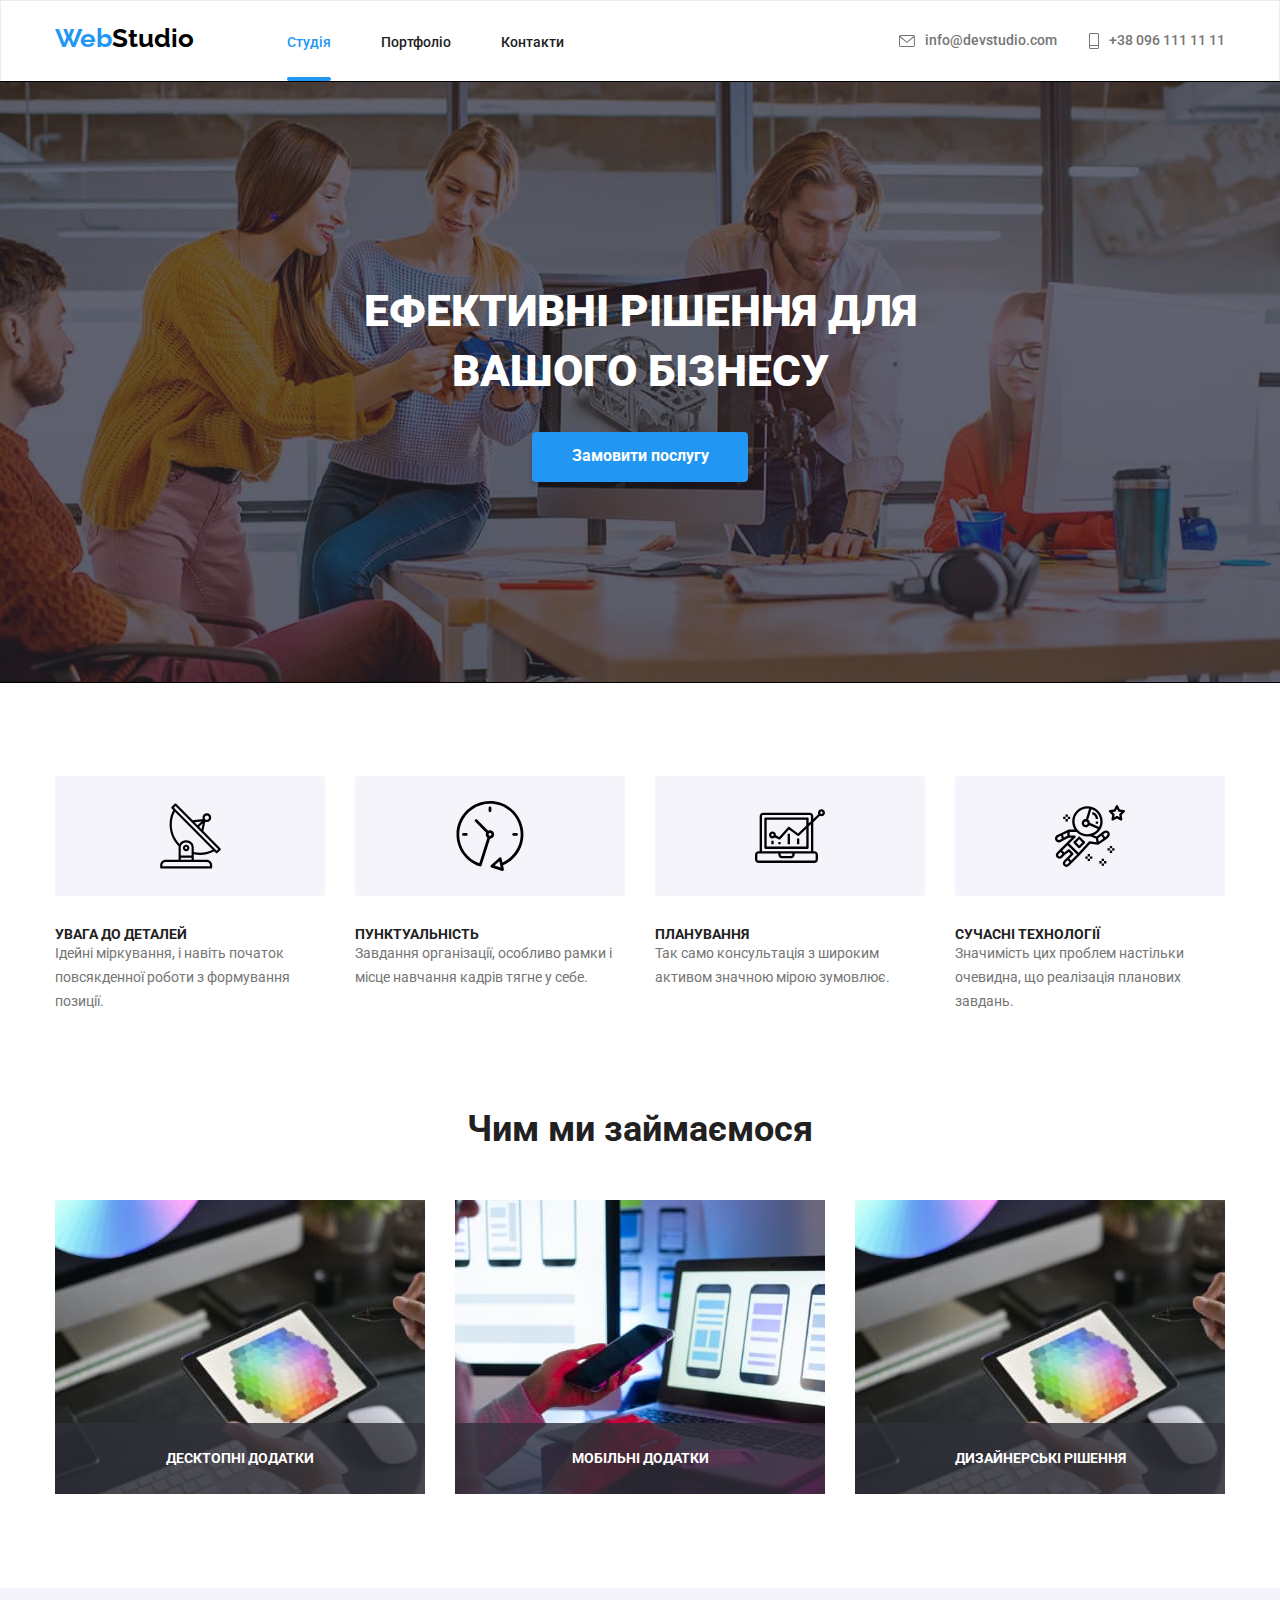
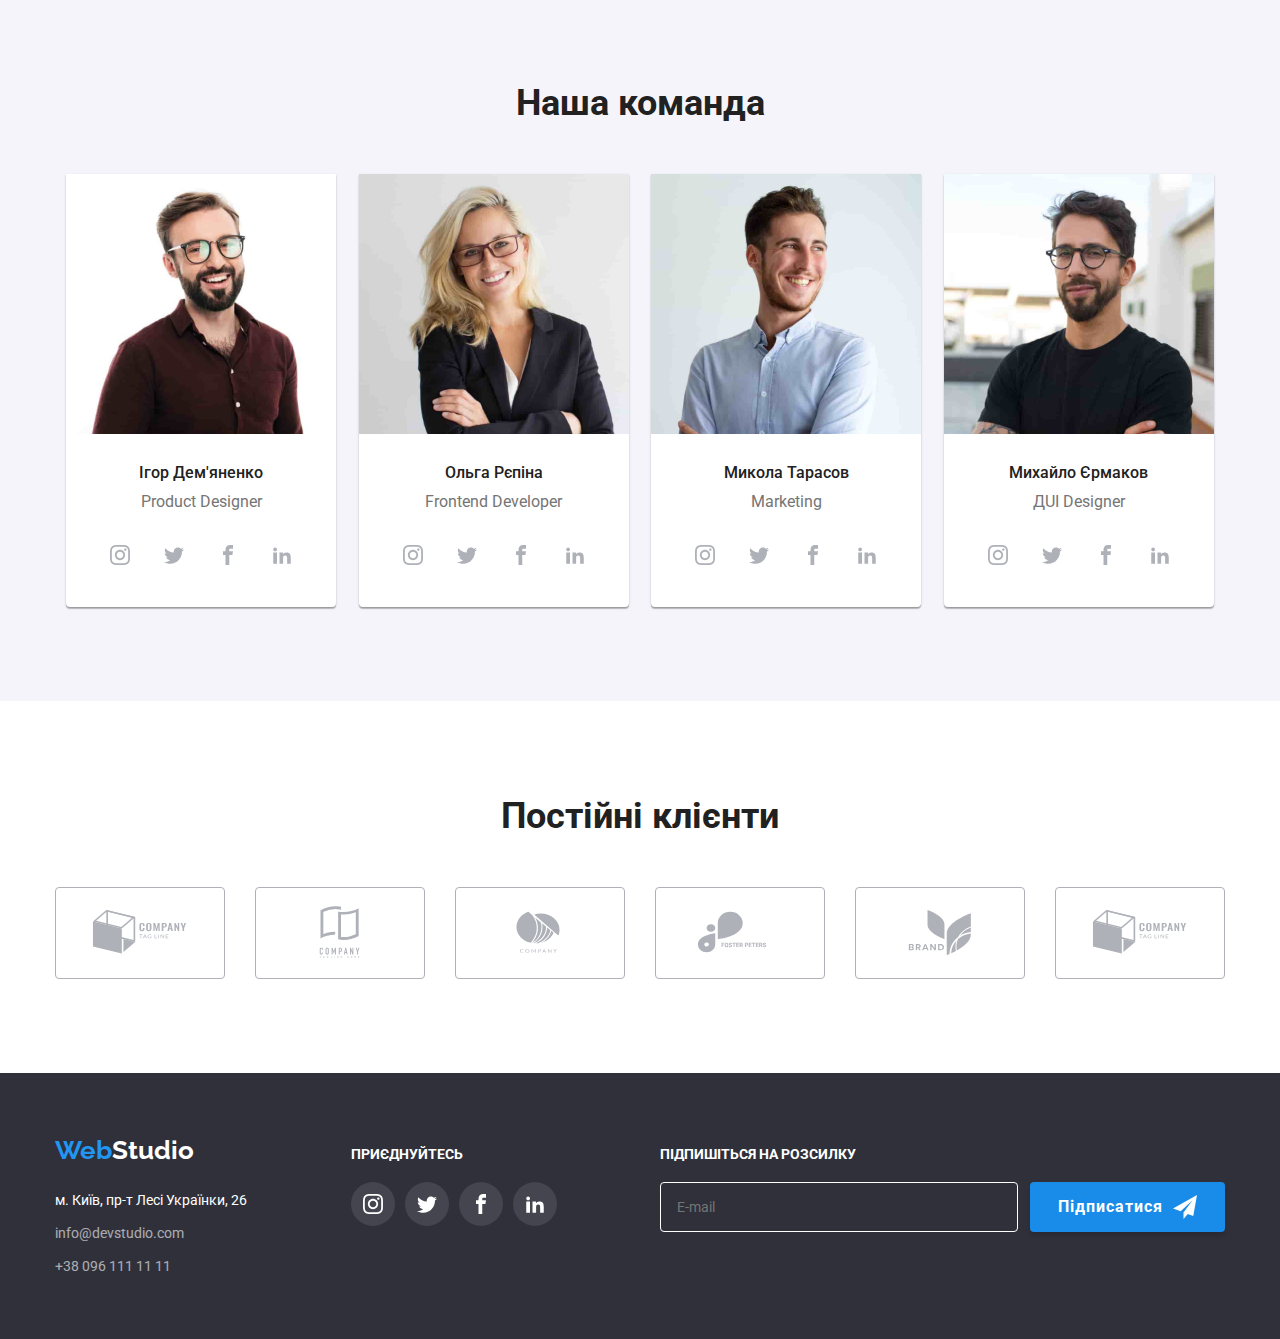
==== commit 93f321f3: "goit-markup-hw-03" ====
--- a/index.html
+++ b/index.html
@@ -19,7 +19,7 @@
       referrerpolicy="no-referrer"
     />
 
-    <link rel="stylesheet" href="./css/styles.css" />
+    <link rel="stylesheet" href="./css/main.min.css" />
   </head>
   <body>
     <header class="header">
@@ -106,7 +106,7 @@
                 </svg>
               </div>
               <h3 class="section-tehnology__headline">УВАГА ДО ДЕТАЛЕЙ</h3>
-              <p class="section-tehnology__text ">
+              <p class="section-tehnology__text">
                 Ідейні міркування, і навіть початок повсякденної роботи з
                 формування позиції.
               </p>
@@ -118,7 +118,7 @@
                 </svg>
               </div>
               <h3 class="section-tehnology__headline">ПУНКТУАЛЬНІСТЬ</h3>
-              <p class="section-tehnology__text ">
+              <p class="section-tehnology__text">
                 Завдання організації, особливо рамки і місце навчання кадрів
                 тягне у себе.
               </p>
@@ -130,7 +130,7 @@
                 </svg>
               </div>
               <h3 class="section-tehnology__headline">ПЛАНУВАННЯ</h3>
-              <p class="section-tehnology__text ">
+              <p class="section-tehnology__text">
                 Так само консультація з широким активом значною мірою зумовлює.
               </p>
             </li>
@@ -141,7 +141,7 @@
                 </svg>
               </div>
               <h3 class="section-tehnology__headline">СУЧАСНІ ТЕХНОЛОГІЇ</h3>
-              <p class="section-tehnology__text ">
+              <p class="section-tehnology__text">
                 Значимість цих проблем настільки очевидна, що реалізація
                 планових завдань.
               </p>
@@ -426,7 +426,7 @@
                 </svg>
               </a>
             </li>
-            <li class="menu-list__link ">
+            <li class="menu-list__link">
               <a href="#" class="menu-list__item">
                 <svg class="menu-list__svg">
                   <use
@@ -443,98 +443,100 @@
       </section>
     </main>
     <footer class="footer">
-      <div class="container">
+      <div class="container footer-container">
         <div class="footer-wraper__logo">
           <a lang="en" href="./index.html" class="logo logo-a active"
             ><span class="logo-web logo-b">Web</span>Studio</a
           >
-          <div>
-            <h2 class="text__footer">приєднуйтесь</h2>
-            <ul class="sotsial__list sotsial__footer">
-              <li class="li_sots">
+          <address class="addres__footer">
+            <ul class="address-ul">
+              <li class="adress-li-a">
                 <a
-                  class="link__sots link__sots_foot"
-                  href="#"
-                  aria-label="instagram"
+                  href="https://www.google.com/maps/place/%D0%B1%D1%83%D0%BB.+%D0%9B%D0%B5%D1%81%D0%B8+%D0%A3%D0%BA%D1%80%D0%B0%D0%B8%D0%BD%D0%BA%D0%B8,+26,+%D0%9A%D0%B8%D0%B5%D0%B2,+02000/@50.4265807,30.5383858,17z/data=!4m13!1m7!3m6!1s0x40d4cf0e033ecbe9:0x57a4dffefec77da0!2z0LHRg9C7LiDQm9C10YHQuCDQo9C60YDQsNC40L3QutC4LCAyNiwg0JrQuNC10LIsIDAyMDAw!3b1!8m2!3d50.4265807!4d30.5383858!3m4!1s0x40d4cf0e033ecbe9:0x57a4dffefec77da0!8m2!3d50.4265807!4d30.5383858 "
+                  class="adress-a active"
+                  target="_blank"
+                  >м. Київ, пр-т Лесі Українки, 26</a
                 >
-                  <svg class="ikon_so footer__icon" width="20" height="20">
-                    <use href="./images/icons.svg#icon-instagram"></use></svg
-                ></a>
               </li>
-              <li class="li_sots">
-                <a
-                  class="link__sots link__sots_foot"
-                  href="#"
-                  aria-label="twitter"
+              <li class="adress-li-a">
+                <a href="mailto:info@devstudio.com" class="adress-b active"
+                  >info@devstudio.com</a
                 >
-                  <svg class="ikon_so footer__icon" width="20" height="20">
-                    <use href="./images/icons.svg#icon-twitter"></use></svg
-                ></a>
               </li>
-              <li class="li_sots">
-                <a
-                  class="link__sots link__sots_foot"
-                  href="#"
-                  aria-label="facebook"
+              <li class="adress-li-a">
+                <a href="tel:+380961111111" class="adress-c active"
+                  >+38 096 111 11 11</a
                 >
-                  <svg class="ikon_so footer__icon" width="20" height="20">
-                    <use href="./images/icons.svg#icon-facebook"></use></svg
-                ></a>
-              </li>
-              <li class="li_sots">
-                <a
-                  class="link__sots link__sots_foot"
-                  href="#"
-                  aria-label="linkedin"
-                >
-                  <svg class="ikon_so footer__icon" width="20" height="20">
-                    <use href="./images/icons.svg#icon-linkedin2"></use></svg
-                ></a>
               </li>
             </ul>
-          </div>
-          <div>
-            <h2 class="text__footer">підпишіться на розсилку</h2>
-            <form class="footer-batton">          
-              <input type="email" placeholder="E-mail" list="mailList" class="footer-input__mail">
-              <button type="button" class="button-footer__text" data-modal-open>
-                Підписатися
-                <svg class="svg-send"  width="24"
-                height="24">
-                  <use
-                    class=""
-                    href="./images/icons.svg#send"
-                  
-                  ></use>
-                </svg>
-              </button>                  
+          </address>
+        </div>
+
+        <div class="footer-wrap">
+          <h2 class="text__footer">приєднуйтесь</h2>
+          <ul class="sotsial__list sotsial__footer">
+            <li class="li_sots">
+              <a
+                class="link__sots link__sots_foot"
+                href="#"
+                aria-label="instagram"
+              >
+                <svg class="ikon_so footer__icon" width="20" height="20">
+                  <use href="./images/icons.svg#icon-instagram"></use></svg
+              ></a>
+            </li>
+            <li class="li_sots">
+              <a
+                class="link__sots link__sots_foot"
+                href="#"
+                aria-label="twitter"
+              >
+                <svg class="ikon_so footer__icon" width="20" height="20">
+                  <use href="./images/icons.svg#icon-twitter"></use></svg
+              ></a>
+            </li>
+            <li class="li_sots">
+              <a
+                class="link__sots link__sots_foot"
+                href="#"
+                aria-label="facebook"
+              >
+                <svg class="ikon_so footer__icon" width="20" height="20">
+                  <use href="./images/icons.svg#icon-facebook"></use></svg
+              ></a>
+            </li>
+            <li class="li_sots">
+              <a
+                class="link__sots link__sots_foot"
+                href="#"
+                aria-label="linkedin"
+              >
+                <svg class="ikon_so footer__icon" width="20" height="20">
+                  <use href="./images/icons.svg#icon-linkedin2"></use></svg
+              ></a>
+            </li>
+          </ul>
+        </div>
+        <div>
+          <h2 class="text__footer">підпишіться на розсилку</h2>
+          <form class="footer-batton">
+            <input
+              type="email"
+              name="name"
+              placeholder="E-mail"
+              class="footer-input__mail"
+            />
+            <button type="submit" class="button-footer__text" data-modal-open>
+              Підписатися
+              <svg class="svg-send" width="24" height="24">
+                <use class="" href="./images/icons.svg#send"></use>
+              </svg>
+            </button>
           </form>
-          </div>
-        </div>
-        <address class="addres__footer">
-          <ul class="address-ul">
-            <li class="adress-li-a">
-              <a
-                href="https://www.google.com/maps/place/%D0%B1%D1%83%D0%BB.+%D0%9B%D0%B5%D1%81%D0%B8+%D0%A3%D0%BA%D1%80%D0%B0%D0%B8%D0%BD%D0%BA%D0%B8,+26,+%D0%9A%D0%B8%D0%B5%D0%B2,+02000/@50.4265807,30.5383858,17z/data=!4m13!1m7!3m6!1s0x40d4cf0e033ecbe9:0x57a4dffefec77da0!2z0LHRg9C7LiDQm9C10YHQuCDQo9C60YDQsNC40L3QutC4LCAyNiwg0JrQuNC10LIsIDAyMDAw!3b1!8m2!3d50.4265807!4d30.5383858!3m4!1s0x40d4cf0e033ecbe9:0x57a4dffefec77da0!8m2!3d50.4265807!4d30.5383858 "
-                class="adress-a  active"
-                target="_blank"
-                >м. Київ, пр-т Лесі Українки, 26</a
-              >
-            </li>
-            <li class="adress-li-a">
-              <a href="mailto:info@devstudio.com" class="adress-b  active"
-                >info@devstudio.com</a
-              >
-            </li>
-            <li class="adress-li-a">
-              <a href="tel:+380961111111" class="adress-c  active"
-                >+38 096 111 11 11</a
-              >
-            </li>
-          </ul>
-        </address>
+        </div>
       </div>
     </footer>
+    
     <div class="backdrop is-hidden" data-modal>
       <div class="modal">
         <button class="modal-close" data-modal-close>
@@ -556,7 +558,7 @@
               required
               id="input-name"
             />
-            <svg class="field-icon " width="12" height="12">
+            <svg class="field-icon" width="12" height="12">
               <use href="./images/icons.svg#man"></use>
             </svg>
           </div>
--- a/css/main.min.css
+++ b/css/main.min.css
@@ -0,0 +1 @@
+body{font-family:"Roboto","Times New Roman",sans-serif}html{box-sizing:border-box}*,::before,::after{box-sizing:inherit}:root{--main-one-color: #2196F3;--main-to-color: #757575;--main-sir-color: #FFFFFF;--main-fa-color: #2F303A;--main-se-color: #212121;--main-so-color: #F5F4FA ;--main-sr-color: #000000;--main-btn-color: #188CE8;--main-icn-cololor:#F5F5F5;--main-icon-color: #AFB1B8}header{border:1px solid #ececec}img{display:block}a{text-decoration:none}a{margin:0px}li,ul{list-style-type:none;padding:0px;margin:0px}h1{text-transform:uppercase}h1,h2,h3,p,header,main{margin-top:0px;margin-bottom:0px}ul{-webkit-padding-start:0px;padding-inline-start:0px}.header__list,.header__list-two{font-weight:500;font-size:14px;line-height:1.7;align-items:center}.header__list,.header__list-two{justify-content:space-between;display:flex;margin:0px}.header__list-two{margin-left:auto}.promo{color:var(--main-se-color)}.navigation-li{color:var(--main-to-color)}.active:hover,.active:focus{color:var(--main-one-color);fill:#188ce8}.navigation-a,.navigation-bi{color:var(--main-one-color)}.hero-big{width:700px;font-weight:900;font-size:44px;line-height:1.36;color:var(--main-sir-color);text-align:center;margin-left:auto;margin-right:auto;margin-bottom:30px}.hero{max-width:1600px;background-color:var(--main-fa-color);text-align:center;padding-bottom:200px;padding-top:200px;margin-left:auto;margin-right:auto;justify-content:center;background-image:linear-gradient(rgba(47, 48, 58, 0.4), rgba(47, 48, 58, 0.5)),url(../images/img1/hero.jpg);background-repeat:no-repeat;background-position:center;background-size:cover;outline:1px solid #000}.bot-button{border:0px;width:216px;height:50px;background-color:var(--main-one-color);font-family:Roboto;font-weight:700;font-size:16px;line-height:1.88;color:var(--main-sir-color);border-radius:4px;box-shadow:0px 4px 4px rgba(0,0,0,.15);cursor:pointer}.logo{font-family:Raleway;font-weight:700;font-size:26px;line-height:1.38;color:var(--main-sr-color);display:inline-block}.logo-web,.logo-b{color:var(--main-one-color)}.logo-a,.logo-wite{color:var(--main-sir-color)}.logo-a.active{margin-bottom:20px}a.logo.active.logo-activ{margin-right:93px;padding-top:20px;padding-bottom:24px}.footer-wrap{align-items:flex-start}.section-comand{background-color:var(--main-so-color)}.section-tehnology__item{width:270px}.section-list__tehnology{display:flex;flex-wrap:wrap;text-align:left;-moz-column-gap:30px;column-gap:30px}.section-foto__list{display:flex;justify-content:space-between}.section-frend__subtitle,.portfolio-items__btn{font-weight:500;font-size:16px;line-height:1.17;color:var(--main-se-color)}.section-frend__subtitle{margin-bottom:10px}.section-frend__subtitle,.section-frend__text{text-align:center}.section-frend__text{font-size:16px;line-height:1.17;color:var(--main-to-color);margin-bottom:16pt}.title{font-weight:700;font-size:36px;line-height:1.17;color:var(--main-se-color);text-align:center;margin-bottom:50px}.section-tehnology__headline{font-weight:700;font-size:14px;line-height:1.17;color:var(--main-se-color)}.section-tehnology__text{font-weight:400;font-size:14px;line-height:1.71;color:var(--main-to-color)}.adress-b,.adress-c,.adress-bi,.adress-ci,.adress-a{font-weight:400;font-size:14px;line-height:1.71;color:var(--main-sir-color);font-style:normal;opacity:.6}.adress-a{opacity:1}.footer{box-sizing:border-box;background:var(--main-fa-color);padding-top:60px;padding-bottom:60px}.adress-li-a{margin-bottom:9px}.adress-li-a:last-child{margin-bottom:0}.bot-button:hover,.bot-button:focus{background-color:var(--main-btn-color)}.hidden__header{position:absolute;white-space:nowrap;width:1px;height:1px;overflow:hidden;border:0;padding:0;clip:rect(0 0 0 0);-webkit-clip-path:inset(50%);clip-path:inset(50%);margin:-1px}.section-frend__list{display:flex;justify-content:space-around;margin:0px}.items{display:flex;align-items:center;justify-content:center;margin-left:auto;margin-right:auto;margin-top:100px}.portfolio-items__btn{height:38px;top:180px;left:979px;background:var(--main-so-color);margin:8px;border:none;border-radius:4px;cursor:pointer}.portfolio-items__btn-a{width:73px}.portfolio-items__btn-b{width:125px}.portfolio-items__btn-c{width:112px}.portfolio-items__btn-d{width:103px}.portfolio-items__btn-i{width:130px}.portfolio-items__btn:hover{background-color:var(--main-one-color);color:var(--main-sir-color);transition-duration:.5s;box-shadow:0px 3px 1px rgba(0,0,0,.1),0px 1px 2px rgba(0,0,0,.08),0px 2px 2px rgba(0,0,0,.12);border-radius:4px;transition:250ms cubic-bezier(0.4, 0, 0.2, 1)}.portfolio-items__btn:focus{background-color:var(--main-one-color);color:var(--main-sir-color);box-shadow:0px 3px 1px rgba(0,0,0,.1),0px 1px 2px rgba(0,0,0,.08),0px 2px 2px rgba(0,0,0,.12);border-radius:4px}.portfolio-list__widget{font-weight:400;font-size:16px;line-height:1.88;color:var(--main-to-color)}.portfolio-list__aside{font-weight:700;font-size:18px;line-height:2;color:var(--main-se-color);margin-bottom:4px}.active{display:inline-block}.portfolio-list{display:flex;flex-wrap:wrap;align-items:center;justify-content:space-between;margin-left:auto;margin-right:auto;row-gap:30px}.items,.portfolio-list{margin-bottom:66px}.box-p{display:flex;align-items:center;justify-content:center;margin-left:auto;margin-right:auto;margin-top:0px}.container{max-width:1200px;padding-left:15px;padding-right:15px;margin-left:auto;margin-right:auto;align-items:center}.header__wrapper-q{display:flex;flex-wrap:wrap;align-items:baseline;justify-content:start}.navigation-ai,.navigation-a{display:inline-block}.navigation-bi,.navigation-b{display:inline-block}.navigation-ci,.navigation-c{display:inline-block}.navigation-di,.navigation-aa{display:inline-block}.navigation-ii,.navigation-bb{display:inline-block}.navigation-b,.navigation-bi{margin-left:50px;margin-right:50px}.div_anime{margin-left:32px}.address-ul{margin:0px}.section-frend{padding-top:94px;padding-bottom:94px;background-color:var(--main-so-color)}.section{margin-top:94px}.section-frend__link{box-shadow:0px 1px 3px rgba(0,0,0,.12),0px 1px 1px rgba(0,0,0,.14),0px 2px 1px rgba(0,0,0,.2);border-radius:0px 0px 4px 4px;padding-bottom:30px;background-color:var(--main-sir-color)}.img-block{display:block;border-radius:0px;margin-bottom:30px}.portfolio-list__card-text{border:0px;padding-left:24px;padding-top:20px;padding-right:24px;padding-bottom:20px;border-bottom:1px solid #eee;border-left:1px solid #eee;border-right:1px solid #eee}.section-item__wraper{border-radius:4px;background:var(--main-so-color);width:270px;height:120px;margin-bottom:30px;display:flex;align-items:center;justify-content:center}.menu-list__icon{justify-content:center;align-items:center;display:flex}.menu-list__link{display:flex;justify-content:center;align-items:center}.menu-list__item{display:flex;justify-content:center;align-items:center;width:170px;height:92px;border:1px solid #afb1b8;border-radius:4px}.wrup__ul{padding-top:94px;display:flex;align-items:center;justify-content:center;flex-wrap:wrap;gap:30px}.wrapper__im{width:170px;height:92px;background:var(--main-icn-cololor)}.link__sots{width:44px;height:44px;border-radius:50%;display:flex;align-items:center;justify-content:center;color:var(--main-so-color)}.link__sots:hover,.link__sots:focus{fill:var(--main-sir-color);background-color:var(--main-one-color);transition:250ms cubic-bezier(0.4, 0, 0.2, 1)}.menu-list__item:focus,.menu-list__item:hover{fill:var(--main-one-color);border-color:var(--main-one-color);transition:250ms cubic-bezier(0.4, 0, 0.2, 1)}.menu-list__item,.link__sots{fill:var(--main-icon-color);transition:250ms cubic-bezier(0.4, 0, 0.2, 1)}.sotsial__list{display:flex;gap:10px;justify-content:center}.menu-list{display:flex;flex-wrap:wrap;-moz-column-gap:30px;column-gap:30px;margin-bottom:94px;align-items:center;justify-content:center}.text__footer{font-weight:700;font-size:14px;line-height:1.17;color:var(--main-sir-color);margin-bottom:20px;text-transform:uppercase}.sotsial__footer{justify-content:start}.footer__icon{fill:var(--main-sir-color)}.portfolio-list__item:hover{box-shadow:0px 3px 1px rgba(0,0,0,.1),0px 1px 2px rgba(0,0,0,.08),0px 2px 2px rgba(0,0,0,.12);border-radius:4px}.link__sots_foot{background-color:rgba(255,255,255,.1)}.section-foto__title{font-weight:700;font-size:14px;line-height:1.17;color:var(--main-sir-color);text-transform:uppercase}.section-foto__wraper{width:370px;padding:0px;position:absolute;text-align:center;padding-top:27px;padding-bottom:27px;background:rgba(47,48,58,.8);left:0;bottom:0}.section-foto__link{position:relative}.navigation-a,.animashn,.navigation-bi{position:relative}.navigation-a::after,.navigation-bi::after{content:"";position:absolute;display:block;width:100%;background-color:var(--main-one-color);height:4px;left:0px;top:46px;border-radius:2px}.animashn::after{content:"";position:absolute;display:block;width:100%;background-color:var(--main-one-color);height:4px;left:0px;top:46px;border-radius:2px;transform:scaleX(0);transition:opacity 250ms cubic-bezier(0.4, 0, 0.2, 1),transform 250ms cubic-bezier(0.4, 0, 0.2, 1)}.animashn:hover:after{transform:scaleX(1)}.portfolio-list__text{font-weight:400;font-size:18px;line-height:1.56;color:var(--main-sir-color)}.portfolio-list__img-wrap:hover .portfolio-list__box-img{transform:translatex(0)}.portfolio-list__box-img{position:absolute;padding:63px 24px;top:0;left:0;width:100%;height:100%;background-color:var(--main-one-color);transform:translateY(100%);transition:250ms cubic-bezier(0.4, 0, 0.2, 1)}.portfolio-list__img-wrap{width:370px;height:294px;position:relative;overflow:hidden}.svg__foot,.svg-foot{background-color:rgba(255,255,255,.1)}.icon-tel-heder{display:inline-block}.tel-heder{width:10px;height:16px}.mail-heder{width:16px;height:12px}.mail-heder,.tel-heder{margin-right:10px}.div_anime:hover,.div_anime:focus{color:var(--main-one-color);fill:var(--main-one-color);transition:250ms cubic-bezier(0.4, 0, 0.2, 1)}.heder__n{color:var(--main-one-color)}.heder__a{color:var(--main-se-color)}.menu-list__svg{display:flex;justify-content:center;align-items:center;width:106px;height:60px}.section-tehnology__svg{display:flex;align-items:center;justify-content:center;width:70px;height:70px}.form-title{font-weight:700;margin-left:auto;margin-right:auto;font-size:20px;line-height:1.17;text-align:center;letter-spacing:.03em;margin-bottom:10px;color:var(--main-se-color)}.label{display:block;margin-bottom:4px}.label-text,.input{display:inline;font-size:12px;line-height:1.16;letter-spacing:.01em;color:#757575}.field{height:40px;position:relative;margin-bottom:5px}.input{display:block;width:100%;border:1px solid rgba(33,33,33,.2);border-radius:4px;outline:rgba(0,0,0,0);transition:border 250ms cubic-bezier(0.4, 0, 0.2, 1)}.input:focus{border-color:var(--main-one-color)}input:checked{background-color:var(--main-one-color)}.field-input{padding:11px 15px 11px 40px}.field-icon{fill:var(--main-se-color);position:absolute;left:15px;top:50%;transform:translateY(-50%);transition:fill 250ms cubic-bezier(0.4, 0, 0.2, 1)}.field-input:focus+.field-icon{fill:var(--main-one-color)}.message{height:120px;padding:15px;margin-bottom:20px;resize:none}.message::-moz-placeholder{font-size:12px;line-height:1.16;letter-spacing:.01em;color:rgba(117,117,117,.5)}.message:-ms-input-placeholder{font-size:12px;line-height:1.16;letter-spacing:.01em;color:rgba(117,117,117,.5)}.message::placeholder{font-size:12px;line-height:1.16;letter-spacing:.01em;color:rgba(117,117,117,.5)}.privacy{display:flex;justify-content:center;align-items:center;margin-bottom:30px}.privacy-wrapp{display:flex;align-items:center;justify-content:center;width:16px;height:15px;border:2px solid;border-color:var(--main-se-color);border-radius:2px;transition:opacity border 250ms cubic-bezier(0.4, 0, 0.2, 1);fill:var(--main-sir-color);background-color:var(--main-sir-color)}.privacy-icon{display:flex;align-items:center;justify-content:center;opacity:0}.privacy-input{position:absolute;width:1px;height:1px;margin:-1px;bottom:0;padding:0px;clip:rect(0 0 0 0);overflow:hidden}.privacy-input:checked+.privacy-wrapp{border:rgba(0,0,0,0);background-color:#188ce8}.privacy-input:checked+.privacy-wrapp .privacy-icon{opacity:1}.privacy-text{font-weight:400;font-size:14px;line-height:1.7;margin-left:9px;color:var(--main-to-color)}.privacy-link{color:var(--main-one-color);text-decoration:underline}.button-form{width:200px;padding:0px;border:0px;height:50px;color:var(--main-sir-color);background-color:var(--main-one-color);box-shadow:0px 4px 4px rgba(0,0,0,.15);border-radius:4px;font-size:16px;margin-left:auto;margin-right:auto;font-weight:700;display:flex;align-items:center;justify-content:center;cursor:pointer}.backdrop{position:fixed;top:0;right:0;bottom:0;left:0;opacity:1;transition:opacity 250ms cubic-bezier(0.4, 0, 0.2, 1);background-color:rgba(0,0,0,.2)}.backdrop.is-hidden{visibility:hidden;opacity:0;pointer-events:none}.modal{position:absolute;width:528px;padding:40px;top:50%;left:50%;transform:translate(-50%, -50%);border-radius:4px;background:var(--main-sir-color);box-shadow:0px 1px 3px rgba(0,0,0,.12),0px 1px 1px rgba(0,0,0,.14),0px 2px 1px rgba(0,0,0,.2)}.modal-close{position:absolute;width:30px;height:30px;display:flex;justify-content:center;align-items:center;right:8px;top:8px;padding:0;cursor:pointer;border:1px solid rgba(0,0,0,.1);border-radius:50%;background-color:rgba(0,0,0,0);transition:250ms cubic-bezier(0.4, 0, 0.2, 1)}.modal-close:hover{fill:var(--main-one-color)}.footer-div__mail,.footer-input__mail{display:flex;align-items:center;width:358px;height:50px;border:0px;border:1px solid var(--main-sir-color);border-radius:4px;padding-left:16px;color:rgba(255,255,255,.6);background-color:var(--main-fa-color)}.footer-batton{display:flex;gap:12px;font-weight:400;font-size:14px;line-height:1.25;color:var(--main-sir-color)}.button-footer__text{display:flex;padding:0px;border:0px;padding-left:28px;padding-right:28px;height:50px;font-weight:700;font-size:16px;line-height:1.87;color:var(--main-sir-color);background-color:var(--main-btn-color);box-shadow:0px 4px 4px rgba(0,0,0,.15);border-radius:4px;align-items:center;justify-content:center;letter-spacing:.06em}.svg-send{margin-left:10px}.div_anime{display:flex;align-items:center}.div_anime{fill:var(--main-to-color)}.footer-container{display:flex;justify-content:space-between;align-items:baseline}/*# sourceMappingURL=main.min.css.map */